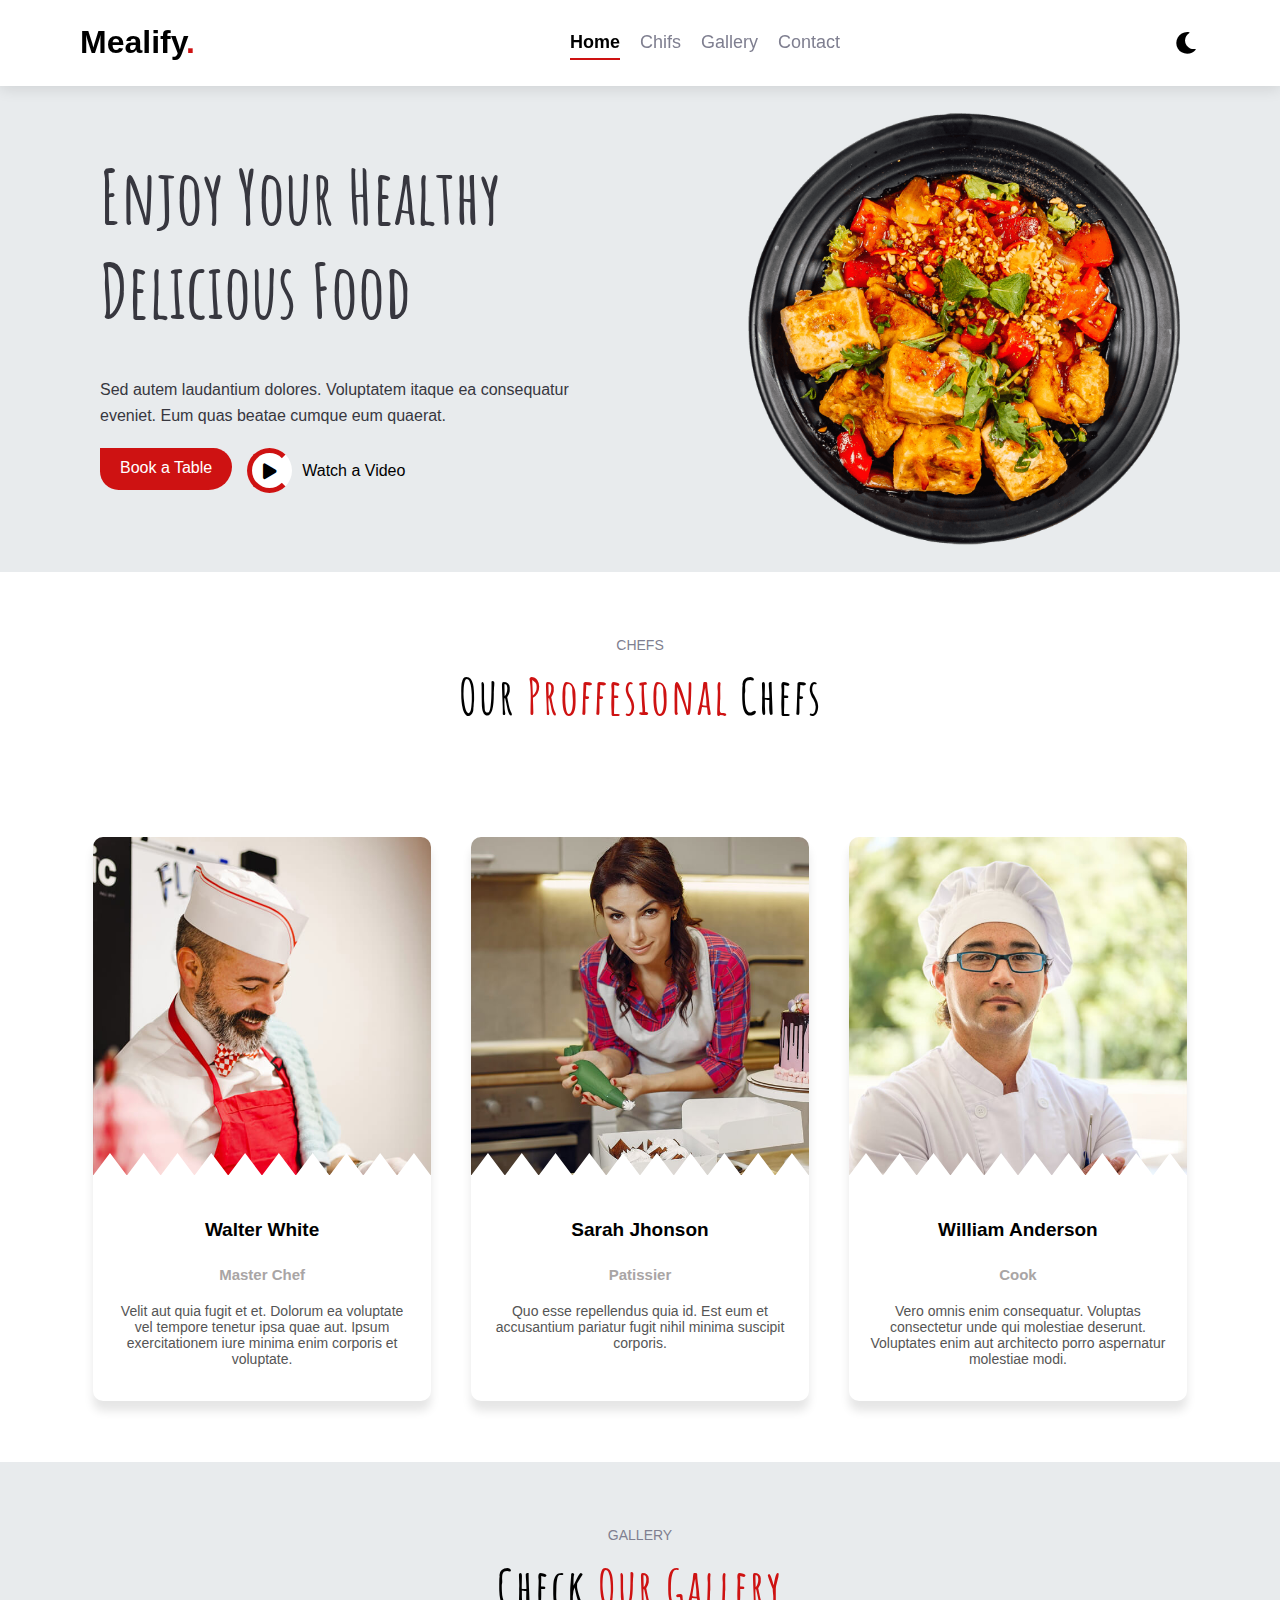
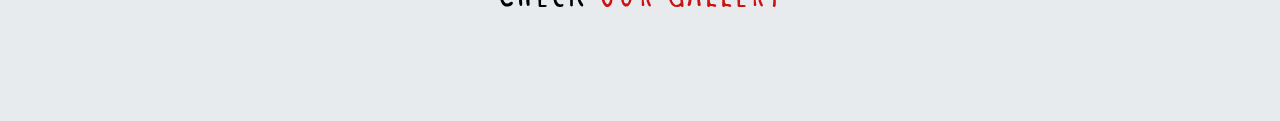
==== index.html @ d2d34a6d "make section chefs" ====
<!DOCTYPE html>
<html>
   <head>
      <meta charset="utf-8">
      <meta name="viewport" content="width=device-width, initial-scale=1">
      <title>Mealify</title>
      <link rel="stylesheet" href="https://fonts.googleapis.com/css2?family=Alegreya&display=swap">
      <link href="https://fonts.googleapis.com/css2?family=Amatic+SC:wght@400;700&display=swap" rel="stylesheet">
      <link rel="stylesheet" href="https://cdnjs.cloudflare.com/ajax/libs/font-awesome/6.0.0-beta3/css/all.min.css">
      <link rel="stylesheet" type="text/css" href="./css/index.css">
      <link rel="stylesheet" type="text/css" href="./css/media.css">
   </head>
   <body>
      <!-- /* Navbar */ -->
      <navbar>
         <div class="container">
            <h1 class="logo">Mealify</h1>
            <ul class="nav-links">
               <li>
                  <a class="home" href="#home">Home</a>
               </li>
               <li><a href="#chifs">Chifs</a></li>
               <li><a href="#gallery">Gallery</a></li>
               <li><a href="#contact">Contact</a></li>
            </ul>
            <div class="mode_dark">
               <input type="checkbox" id="mode" class="mode" hidden>
               <label for="mode" class="dark">
               <i class="fa-solid fa-moon"></i>
               </label>
               <label for="mode" class="light">
               <i class="fa-regular fa-sun"></i>
               </label>
               <a href="#" class="menu"><i class="fa-solid fa-bars"></i></a>
            </div>
         </div>
      </navbar>
      <!-- /*  HEADER */ -->
      <header class="header" id="home">
         <div class="container">
            <div class="title">
               <h2>Enjoy Your Healthy
                  Delicious Food
               </h2>
               <p>Sed autem laudantium dolores. Voluptatem itaque ea consequatur eveniet. Eum quas beatae cumque eum quaerat.</p>
               <div class="buttons">
                  <a href="#contact" class="btn Book">Book a Table</a>
                  <a href="https://youtube.com" class="video">
                     <div class="icon">
                        <i class="fa-solid fa-play"></i>
                     </div>
                     Watch a Video
                  </a>
               </div>
            </div>
            <div class="image">
               <img src="./img/food.png" alt="Fast food">
            </div>
         </div>
      </header>
      <section class="chefs" id="chefs">
         <div class="container">
            <div class="section-chefs">
               <h2>CHEFS</h2>
               <h3>Our <span>Proffesional</span> Chefs</h3>
            </div>
            <div class="cards">
               <div class="card">
                  <div class="image-container">
                    <img src="./img/chefs.jpg" alt="Walter White">
                    <svg class="zigzag" viewBox="0 0 300 20" xmlns="http://www.w3.org/2000/svg">
						    <path d="M0 20 L15 0 L30 20 L45 0 L60 20 L75 0 L90 20 L105 0 L120 20 L135 0 L150 20 L165 0 L180 20 L195 0 L210 20 L225 0 L240 20 L255 0 L270 20 L285 0 L300 20 Z" fill="#ffffff"/>
						  </svg>
                     <div class="overlay">
                        <ul>
                           <li><a href="https://twitter.com"><i class="fa-brands fa-twitter"></i></a></li>
                           <li><a href="https://facebook.com"><i class="fa-brands fa-facebook"></i></a></li>
                           <li><a href="https://instagram.com"><i class="fa-brands fa-instagram"></i></a></li>
                           <li><a href="https://linkedin.com"><i class="fa-brands fa-linkedin"></i></a></li>
                        </ul>
                     </div>
                  </div>
                  <div class="content">
                     <h3>Walter White</h3>
                     <h4>Master Chef</h4>
                     <p>Velit aut quia fugit et et. Dolorum ea voluptate vel tempore tenetur ipsa quae aut. Ipsum exercitationem iure minima enim corporis et voluptate.</p>
                  </div>
               </div>
               <div class="card">
                  <div class="image-container">
                  	<img src="./img/sara.jpg" alt="Sarah Jhonson">
                  		<svg class="zigzag" viewBox="0 0 300 20" xmlns="http://www.w3.org/2000/svg">
								    <path d="M0 20 L15 0 L30 20 L45 0 L60 20 L75 0 L90 20 L105 0 L120 20 L135 0 L150 20 L165 0 L180 20 L195 0 L210 20 L225 0 L240 20 L255 0 L270 20 L285 0 L300 20 Z" fill="#ffffff"/>
								  </svg>
                     
                     <div class="overlay">
                        <ul>
                           <li><a href="https://twitter.com"><i class="fa-brands fa-twitter"></i></a></li>
                           <li><a href="https://facebook.com"><i class="fa-brands fa-facebook"></i></a></li>
                           <li><a href="https://instagram.com"><i class="fa-brands fa-instagram"></i></a></li>
                           <li><a href="https://linkedin.com"><i class="fa-brands fa-linkedin"></i></a></li>
                        </ul>
                     </div>
                  </div>
                  <div class="content">
                     <h3>
                        Sarah Jhonson</h2>
                        <h4>
                        Patissier
                     </h3>
                     <p>Quo esse repellendus quia id. Est eum et accusantium pariatur fugit nihil minima suscipit corporis.</p>
                  </div>
               </div>
               <div class="card">
                  <div class="image-container">
                     <img src="./img/chefs2.jpg" alt="William Anderson">
                     <svg class="zigzag" viewBox="0 0 300 20" xmlns="http://www.w3.org/2000/svg">
							    <path d="M0 20 L15 0 L30 20 L45 0 L60 20 L75 0 L90 20 L105 0 L120 20 L135 0 L150 20 L165 0 L180 20 L195 0 L210 20 L225 0 L240 20 L255 0 L270 20 L285 0 L300 20 Z" fill="#ffffff"/>
							  </svg>
                     <div class="overlay">
                        <ul>
                           <li><a href="https://twitter.com"><i class="fa-brands fa-twitter"></i></a></li>
                           <li><a href="https://facebook.com"><i class="fa-brands fa-facebook"></i></a></li>
                           <li><a href="https://instagram.com"><i class="fa-brands fa-instagram"></i></a></li>
                           <li><a href="https://linkedin.com"><i class="fa-brands fa-linkedin"></i></a></li>
                        </ul>
                     </div>
                  </div>
                  <div class="content">
                     <h3>William Anderson</h3>
                     <h4>Cook</h4>
                     <p>Vero omnis enim consequatur. Voluptas consectetur unde qui molestiae deserunt. Voluptates enim aut architecto porro aspernatur molestiae modi.</p>
                  </div>
               </div>
            </div> 
         </div>
      </section>
      <section class="gallery" id="gallery">
      	<div class="container">
      		 <div class="section-chefs">
               <h2>GALLERY</h2>
               <h3>Check <span>Our Gallery</span></h3>
            </div>
      	</div>
      </section>
   </body>
</html>
---- css/index.css ----
*, *::before, *::after {
    box-sizing: border-box;
}

a, span {
    display: inline-block;
    text-decoration: none;
}

ul {
    list-style: none;
}

:root {
    --color_text: #CE1212;
    --color_nav: #7F7F90;
    --color-bg: #ffffff;   
    --color-text-dark: #ffffff; 
    --color-bg-dark: #000000;  
    --color-h2: #37373f;
    --font-primary: "Amatic SC", sans-serif;
}

body {
    margin: 0;
    padding: 0;
    font-family: Arial, sans-serif;
    overflow-x: hidden;
    scroll-behavior: smooth;
    scroll-padding-top: 85.88px;
}

/* Navbar */
navbar {
    width: 100%;
    z-index: 9999;
    position: fixed;
    box-shadow: 0px 3px 14px 0px #0000001b;
    background-color: white;
}

.container {
    display: flex;
    align-items: center;
    justify-content: space-between;
    flex-wrap: wrap;
    padding: 3px 80px;
    z-index: 999;
}

.logo::after {
    content: ".";
    color: var(--color_text);
}

.nav-links {
    display: flex;
    gap: 20px;
}

.nav-links li a {
    color: var(--color_nav);
    font-size: 18px;
    position: relative;
    text-decoration: none;
}

.nav-links li a.home {
    color: black;
    font-weight: 600;
}

.nav-links li a::before {
    content: "";
    position: absolute;
    bottom: -7px;
    left: 0;
    width: 100%;
    height: 2px;
    background-color: var(--color_text);
    transform: scaleX(0);
    transform-origin: left;
    transition: transform 300ms;
}

.nav-links li a:not(.home):hover::before {
    transform: scaleX(1);
}

.nav-links li a:hover {
    color: black;
}

.nav-links li a.home::before {
    content: "";
    position: absolute;
    bottom: -7px;
    left: 0;
    width: 100%;
    height: 2px;
    background-color: var(--color_text);
    transform: none;
}

.fa-solid, .fa-regular {
    font-size: 25px;
}

.menu {
    display: none;
    color: black;
}

.dark, .light {
    cursor: pointer;
}

.mode:checked ~ .dark {
    display: none;
}

.mode:not(:checked) ~ .light {
    display: none;
}

/* Header */
.header {
    background: #e8ebed; 
    padding: 50px 20px; 
    display: flex; 
    align-items: center;
    justify-content: space-between;
    flex-wrap: wrap;
}

.header .container {
    display: flex;
    align-items: center; 
    justify-content: space-between; 
    flex-wrap: wrap; 
    width: 100%; 
    position: relative;
    bottom: -60px;
    margin-bottom: 30px;
}

.header .title {
    max-width: 50%; 
}

.header .title h2 {
    font-size: 75px; 
    color: var(--color-h2); 
    margin: 0 0 10px 0; 
    font-family: var(--font-primary);
}

.header .title p {
    font-size: 1rem;
    color: var(--color-h2);
    line-height: 1.6;
    margin-bottom: 10px;
    margin-top: 40px;
    max-width: 500px;
}

.header .buttons {
    display: flex;
    gap: 15px; 
    margin: 20px 0; 
}

.header .btn {
    padding: 10px 20px; 
    border-radius: 5px; 
    color: #fff; 
    text-decoration: none; 
    font-size: 1rem; 
    transition: background-color 300ms; 
}

.btn.Book {
    background-color: #CE1212;
    border-radius: 0px 20px 25px 20px;
    padding: 11px 20px;
    height: 42px;
}

.btn.Book:hover {
    background-color: #e20404; 
}

.video {
    display: flex;
    align-items: center;
    color: #000;
}

.video:hover, .video:hover .icon i {
    color: #CE1212;
}

.video .icon {
    position: relative;
    display: flex;
    align-items: center;
    justify-content: center;
    width: 45px;
    height: 45px;
    border-radius: 50%;
    background-color: #fff;
    margin-right: 10px;
}

.video .icon::before {
    content: "";
    position: absolute;
    width: 100%;
    height: 100%;
    border-radius: 50%;
    border: 5px solid #CE1212; 
    border-right-color: transparent;
    left: 0;
    top: 0;
    box-sizing: border-box;
}

.video .icon i {
    font-size: 18px;
    color: #000;
}

.header .image {
    max-width: 40%; 
}

.header .image img {
    width: 100%; 
    height: auto; 
}

/* Chefs section */
.section-chefs {
    text-align: center;
    position: relative;
    margin: 50px auto;
}

.section-chefs h2 {
    font-size: 14px;
    color: #7F7F90;
    font-weight: 400;
}

.section-chefs h3 {
    font-family: var(--font-primary);
    font-size: 50px;
    margin-top: 5px;
    letter-spacing: 2px;
}

.section-chefs h3 span {
    color: var(--color_text);
}

.cards {
    display: flex;
    gap: 20px;
    justify-content: center; 
}

.content {
    padding: 20px;
    text-align: center;
}

.content h3 {
    font-size: 19px;
    line-height: 1.7;
}

.content h4 {
    font-size: 15px;
    color: #a9a5a5;
}

.content p {
    font-size: 14px;
    color: #555;
}

.card {
    width: calc(31.333% - 13px); 
    border-radius: 10px;
    overflow: hidden;
    box-shadow: 0 10px 10px rgba(0, 0, 0, 0.1);
    margin: 10px;
    position: relative;
    transition: transform 0.3s ease;
}

.card:hover {
    transform: scale(1.05);
    transition: transform 400ms;
}

.image-container img {
    width: 100%;
    height: auto;
    display: block;
}

.image-container {
    position: relative;
    overflow: hidden;
}
.image-container .zigzag {
  position: absolute;
  bottom: 0;
  left: 0;
  width: 100%;
  height: auto;
  z-index: 99;
}

.overlay {
    position: absolute;
    top: 60px;
    right: 15px;
    bottom: 0;
    width: 15%;
    background: rgb(58 57 57 / 30%);
    display: flex;
    align-items: center;
    justify-content: center;
    opacity: 0;
    transition: opacity 600ms .5s;
    height: 50%;
    border-radius: 10px;
}

.image-container:hover .overlay {
    opacity: 1;
}

.overlay ul {
    list-style: none;
    padding: 0;
    margin: 0;
    display: flex;
    flex-direction: column; 
    gap: 10px;
}

.overlay ul li a {
    color: #e0e0e8ab;
    font-size: 20px;
}

.overlay ul li a:hover {
    color: #4d4d52ab;   
}

/* Gallery */
.gallery {
    background: #e8ebed;
    position: relative;
    bottom: -48px;
}
---- css/media.css ----
@media screen and (min-width: 1200px) {
    .container {
        padding: 3px 80px;
    }

    .fa-solid, .fa-regular {
        font-size: 25px;
    }
}

@media screen and (max-width: 1199px) {
    .container {
        padding: 3px 40px;
    }

    .fa-solid, .fa-regular {
        font-size: 22px;
    }
    .nav-links {
        display: none;
    }
    .menu {
        display: block;
    }
    .mode_dark {
        display: flex;
        gap: 6px;
    }
}

@media (max-width: 990px) {
    .header .container {
        flex-direction: column; 
        align-items: center; 
    }
    
    .header .image {
        order: 1; 
        max-width: 100%; 
    }

    .header .title {
        order: 2; 
        display: flex;
        flex-direction: column;
        align-items: center;
        text-align: center;
    }
    

    .header .video .icon {
        margin-right: 0;
        margin-bottom: 10px;
    }
}
@media (max-width: 700px) {
    .header .buttons {
        display: block;
        margin: 10px auto; 
    }
    .header .btn{
    	margin-bottom: 10px;
    }
}


@media (max-width: 580px) {
    .section-chefs h3 {
        font-size: 35px;
    }
}

@media (max-width: 770px) {
  .card {
    width: calc(100% - 20px); 
  }
}
@media (max-width: 770px) {
    .cards {
        flex-wrap: wrap;
    }
    .btn.Book{
            padding: 13px 15px;
    height: 48px;

    }
}
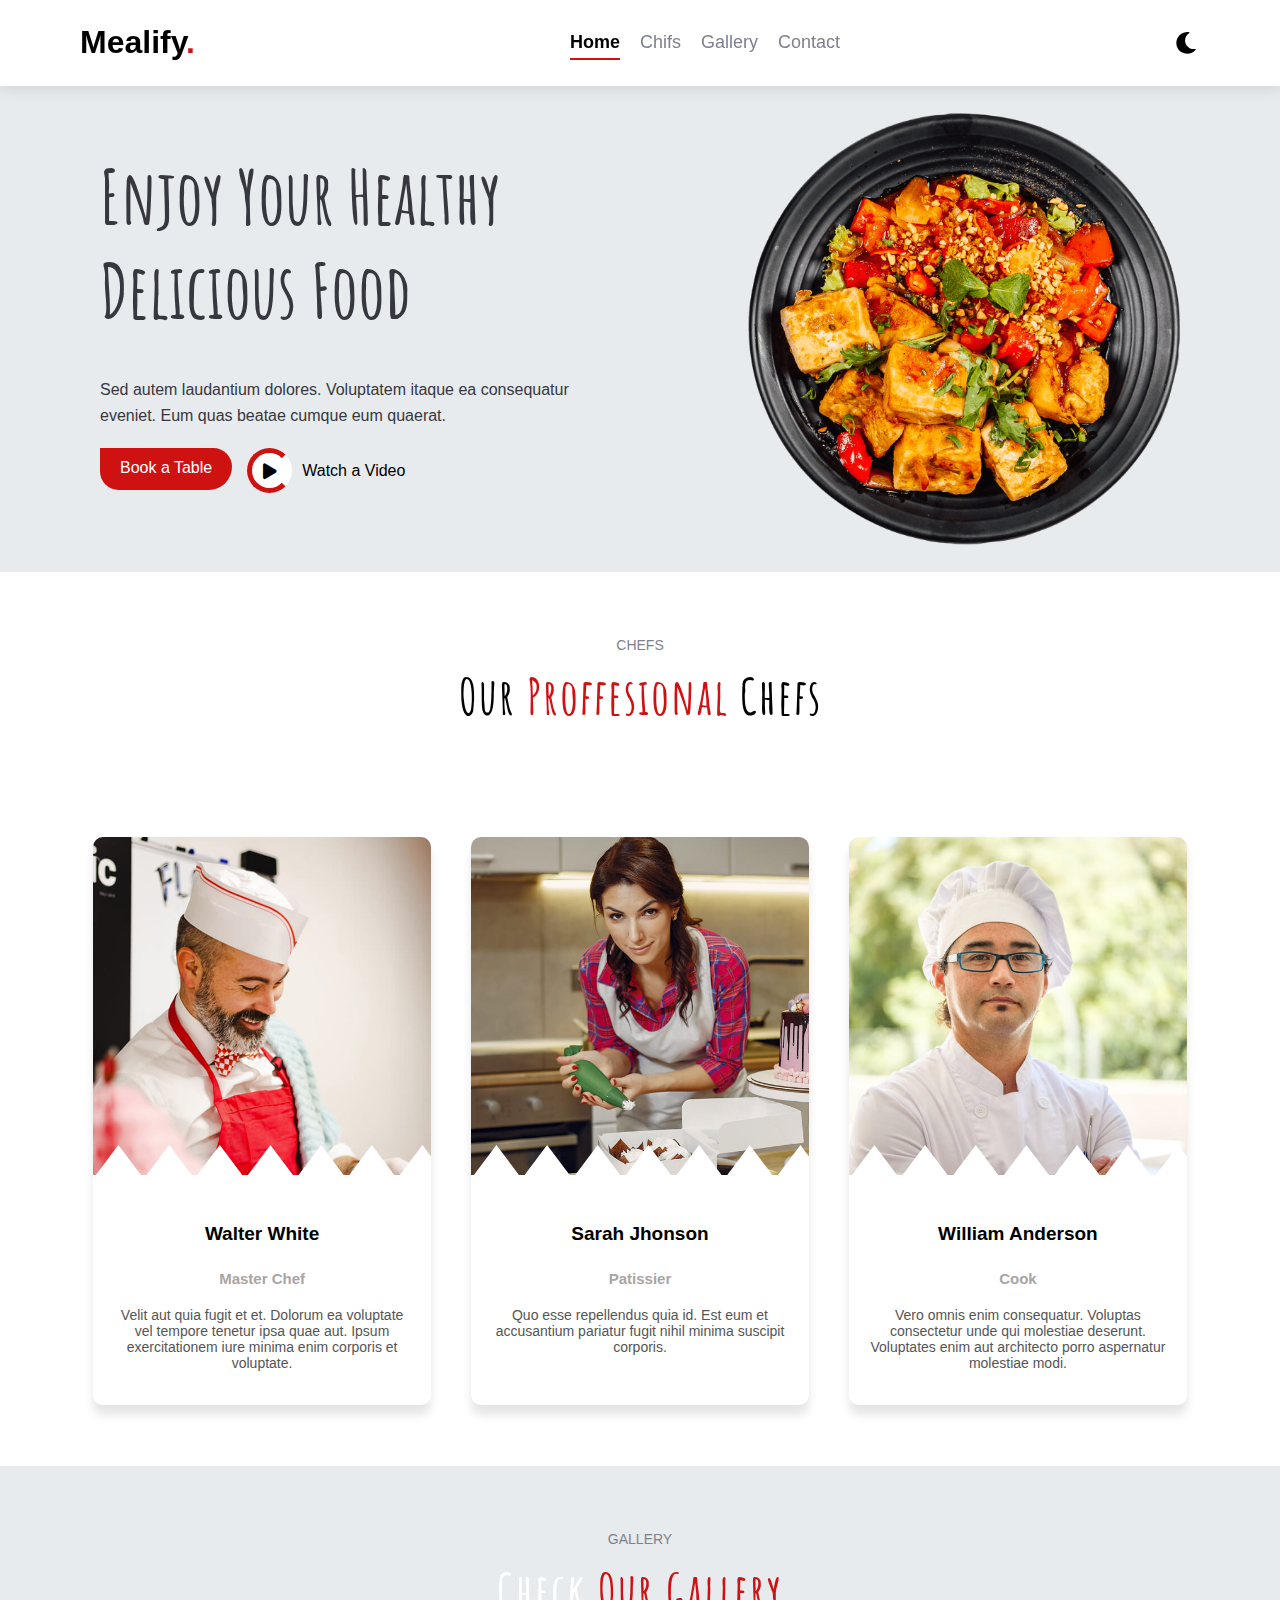
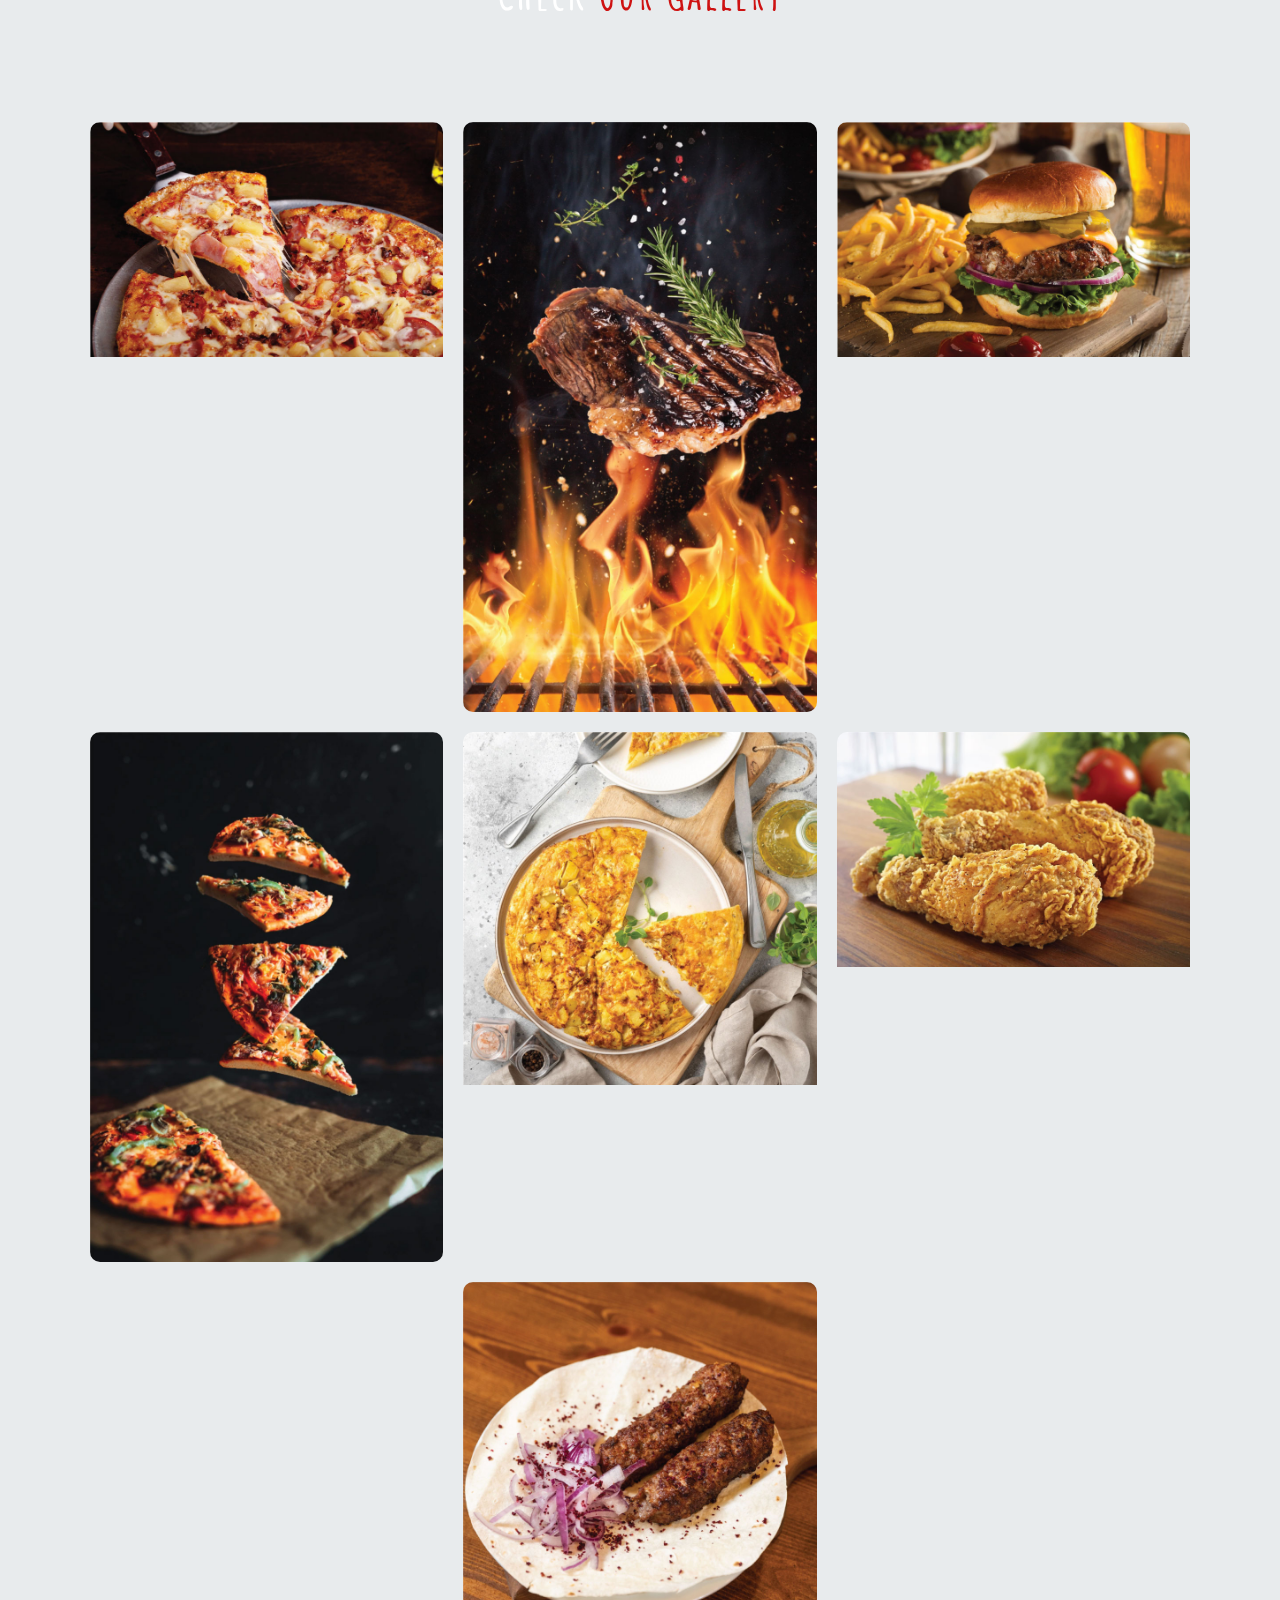
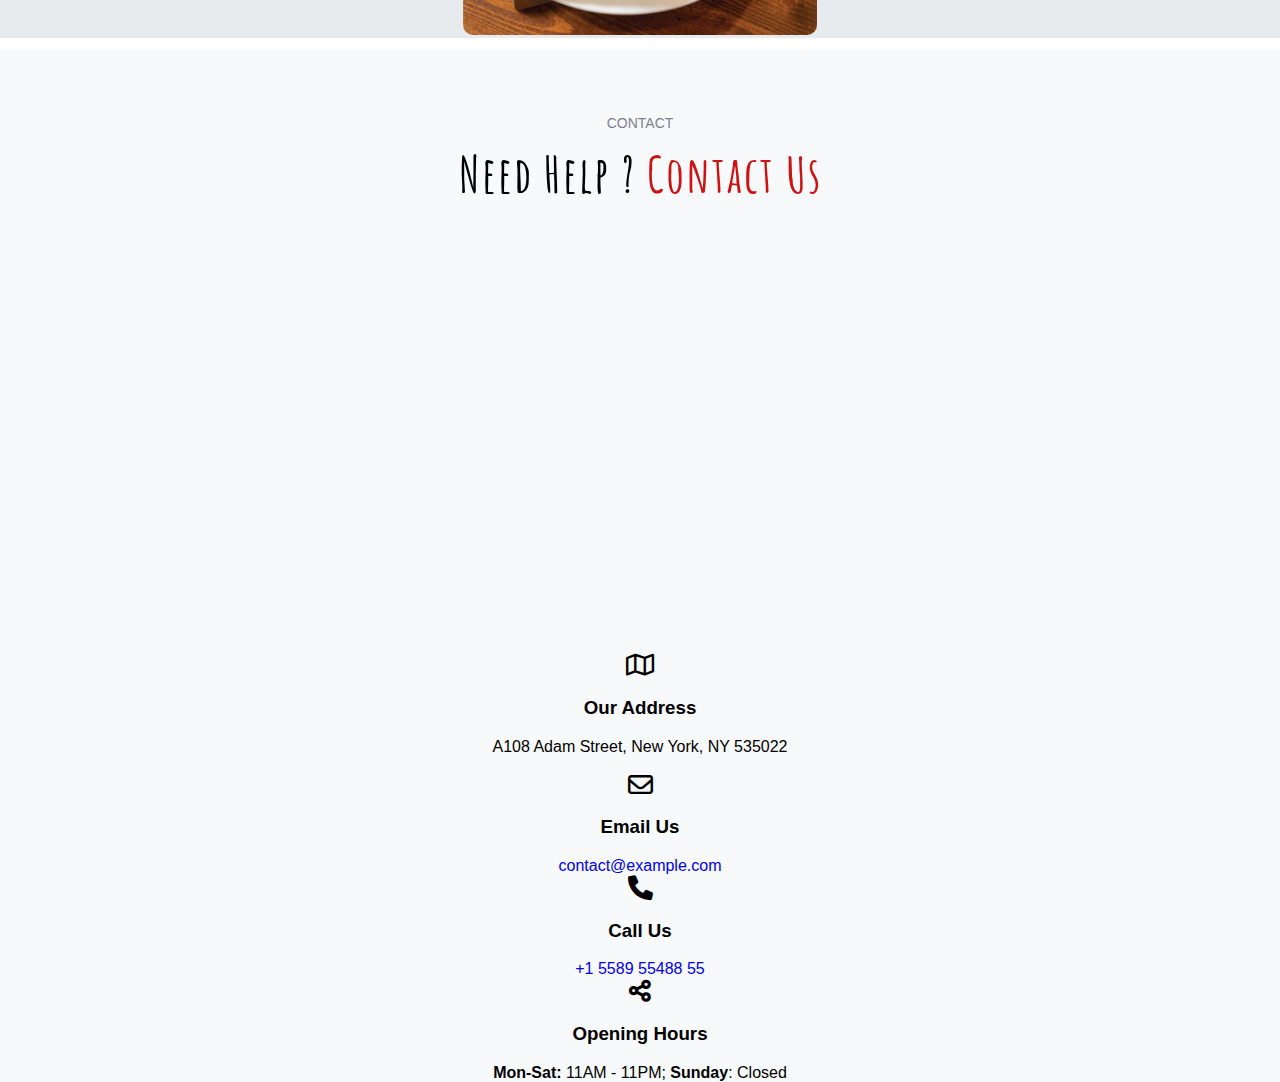
==== commit fc7b3210: "make section gallery" ====
--- a/index.html
+++ b/index.html
@@ -58,7 +58,7 @@
             </div>
          </div>
       </header>
-      <section class="chefs" id="chefs">
+      <section class="chefs" id="chifs">
          <div class="container">
             <div class="section-chefs">
                <h2>CHEFS</h2>
@@ -67,10 +67,10 @@
             <div class="cards">
                <div class="card">
                   <div class="image-container">
-                    <img src="./img/chefs.jpg" alt="Walter White">
-                    <svg class="zigzag" viewBox="0 0 300 20" xmlns="http://www.w3.org/2000/svg">
-						    <path d="M0 20 L15 0 L30 20 L45 0 L60 20 L75 0 L90 20 L105 0 L120 20 L135 0 L150 20 L165 0 L180 20 L195 0 L210 20 L225 0 L240 20 L255 0 L270 20 L285 0 L300 20 Z" fill="#ffffff"/>
-						  </svg>
+                     <img src="./img/chefs.jpg" alt="Walter White">
+                     <svg class="zigzag" viewBox="0 0 300 20" xmlns="http://www.w3.org/2000/svg">
+                        <path d="M0 20 L15 0 L30 20 L45 0 L60 20 L75 0 L90 20 L105 0 L120 20 L135 0 L150 20 L165 0 L180 20 L195 0 L210 20 L225 0 L240 20 L255 0 L270 20 L285 0 L300 20 Z" fill="#ffffff"/>
+                     </svg>
                      <div class="overlay">
                         <ul>
                            <li><a href="https://twitter.com"><i class="fa-brands fa-twitter"></i></a></li>
@@ -88,11 +88,10 @@
                </div>
                <div class="card">
                   <div class="image-container">
-                  	<img src="./img/sara.jpg" alt="Sarah Jhonson">
-                  		<svg class="zigzag" viewBox="0 0 300 20" xmlns="http://www.w3.org/2000/svg">
-								    <path d="M0 20 L15 0 L30 20 L45 0 L60 20 L75 0 L90 20 L105 0 L120 20 L135 0 L150 20 L165 0 L180 20 L195 0 L210 20 L225 0 L240 20 L255 0 L270 20 L285 0 L300 20 Z" fill="#ffffff"/>
-								  </svg>
-                     
+                     <img src="./img/sara.jpg" alt="Sarah Jhonson">
+                     <svg class="zigzag" viewBox="0 0 300 20" xmlns="http://www.w3.org/2000/svg">
+                        <path d="M0 20 L15 0 L30 20 L45 0 L60 20 L75 0 L90 20 L105 0 L120 20 L135 0 L150 20 L165 0 L180 20 L195 0 L210 20 L225 0 L240 20 L255 0 L270 20 L285 0 L300 20 Z" fill="#ffffff"/>
+                     </svg>
                      <div class="overlay">
                         <ul>
                            <li><a href="https://twitter.com"><i class="fa-brands fa-twitter"></i></a></li>
@@ -115,8 +114,8 @@
                   <div class="image-container">
                      <img src="./img/chefs2.jpg" alt="William Anderson">
                      <svg class="zigzag" viewBox="0 0 300 20" xmlns="http://www.w3.org/2000/svg">
-							    <path d="M0 20 L15 0 L30 20 L45 0 L60 20 L75 0 L90 20 L105 0 L120 20 L135 0 L150 20 L165 0 L180 20 L195 0 L210 20 L225 0 L240 20 L255 0 L270 20 L285 0 L300 20 Z" fill="#ffffff"/>
-							  </svg>
+                        <path d="M0 20 L15 0 L30 20 L45 0 L60 20 L75 0 L90 20 L105 0 L120 20 L135 0 L150 20 L165 0 L180 20 L195 0 L210 20 L225 0 L240 20 L255 0 L270 20 L285 0 L300 20 Z" fill="#ffffff"/>
+                     </svg>
                      <div class="overlay">
                         <ul>
                            <li><a href="https://twitter.com"><i class="fa-brands fa-twitter"></i></a></li>
@@ -132,16 +131,131 @@
                      <p>Vero omnis enim consequatur. Voluptas consectetur unde qui molestiae deserunt. Voluptates enim aut architecto porro aspernatur molestiae modi.</p>
                   </div>
                </div>
-            </div> 
+            </div>
          </div>
       </section>
       <section class="gallery" id="gallery">
+         <div class="container">
+            <div class="section-chefs">
+               <h2>GALLERY</h2>
+               <h3 style="color: white;">Check <span>Our Gallery</span></h3>
+            </div>
+            <div class="photos">
+               <picture class="pizza">
+                  <img src="./img/meal-1.jpg" alt="pizza with ham and pineapple">
+                  <div class="layer">
+                     <h2 class="food">Pizza</h2>
+                     <p>Hawaiian pizza with ham and pineapple</p>
+                  </div>
+               </picture>
+               <picture class="steak">
+                  <img src="./img/meal-2.jpg" alt="beef steaks flying">
+                  <div class="layer">
+                     <h2 class="food">Beef steaks</h2>
+                     <p>
+                        Tasty beef steaks flying above cast iron grate with fire flames.
+                     </p>
+                  </div>
+               </picture>
+               <picture class="burger">
+                  <img src="./img/meal-3.jpg" alt="grass fed bison hamburger with chips &amp; beer">
+                  <div class="layer">
+                     <h2 class="food">Burger</h2>
+                     <p>grass fed bison hamburger with chips &amp; beer</p>
+                  </div>
+               </picture>
+
+
+               
+               <picture class="pizza-slices">
+                  <img src="./img/meal-4.jpg" alt="pizza on black background .">
+                  <div class="layer">
+                     <h2 class="food">Levitation pizza</h2>
+                     <p>Levitation pizza on black background.</p>
+                  </div>
+               </picture>
+               
+               <picture class="omelette">
+                  <img src="./img/meal-7.jpg" alt="Frittata or potato pie in a ceramic plate on a light culinary background. Traditional Italian delicious homemade egg dish on the kitchen table. Top view">
+                  <div class="layer">
+                     <h2 class="food">Frittata</h2>
+                     <p>Frittata or potato pie in a ceramic plate</p>
+                  </div>
+               </picture>
+               <picture class="fried">
+                  <img src="./img/meal-5.jpg" alt="chicken ">
+                  <div class="layer">
+                     <h2 class="food">Crispy Fried Chicken</h2>
+                     <p>
+                        Golden brown chicken legs with a crunchy coating and juicy meat
+                     </p>
+                  </div>
+               </picture>
+               <picture class="kofta">
+                  <img src="./img/meal-6.jpg" alt=" kebab">
+                  <div class="layer">
+                     <h2 class="food">Lyulya kebab</h2>
+                     <p>
+                        Tender and juicy skewers of ground lamb or beef, flavored with
+                        aromatic spices and herbs
+                     </p>
+                  </div>
+               </picture>
+            </div>
+         </div>
+      </section>
+      <section class="contact" id="contact">
       	<div class="container">
-      		 <div class="section-chefs">
-               <h2>GALLERY</h2>
-               <h3>Check <span>Our Gallery</span></h3>
+      		<div class="section-chefs">
+               <h2>CONTACT</h2>
+               <h3>Need Help ?  <span>Contact Us
+
+					</span> </h3>
             </div>
       	</div>
+      	<iframe src="https://www.google.com/maps/embed?pb=!1m14!1m8!1m3!1d12097.445785295115!2d-74.006138!3d40.710059!3m2!1i1024!2i768!4f13.1!3m3!1m2!1s0x89c25a22a3bda30d%3A0xb89d1fe6bc499443!2sDowntown%20Conference%20Center!5e0!3m2!1sen!2sus!4v1681863129691!5m2!1sen!2sus" style="border: 0" allowfullscreen="" loading="lazy" referrerpolicy="no-referrer-when-downgrade"></iframe>
+      	<div class="details">
+    <div class="address">
+        <div class="icon">
+            <i class="fa-regular fa-map"></i>
+        </div>
+        <div class="address-content">
+            <h3>Our Address</h3>
+            <p>A108 Adam Street, New York, NY 535022</p>
+        </div>
+    </div>
+    <div class="email">
+        <div class="icon">
+            <i class="fa-regular fa-envelope"></i>
+        </div>
+        <div class="email-content">
+            <h3>Email Us</h3>
+            <a href="mailto:contact@example.com">contact@example.com</a>
+        </div>
+    </div>
+    <div class="phone">
+        <div class="icon">
+            <i class="fa-solid fa-phone"></i>
+        </div>
+        <div class="phone-content">
+            <h3>Call Us</h3>
+            <a href="tel:+1 5589 55488 55">+1 5589 55488 55</a>
+        </div>
+    </div>
+    <div class="opening-hours">
+        <div class="icon">
+            <i class="fa-solid fa-share-nodes"></i>
+        </div>
+        <div class="opening-content">
+            <h3>Opening Hours</h3>
+            <p>
+                <strong>Mon-Sat:</strong> 11AM - 11PM; <strong>Sunday</strong>:
+                Closed
+            </p>
+        </div>
+    </div>
+</div>
+
       </section>
    </body>
 </html>--- a/css/index.css
+++ b/css/index.css
@@ -28,6 +28,7 @@
     overflow-x: hidden;
     scroll-behavior: smooth;
     scroll-padding-top: 85.88px;
+
 }
 
 /* Navbar */
@@ -117,6 +118,7 @@
 
 .mode:checked ~ .dark {
     display: none;
+
 }
 
 .mode:not(:checked) ~ .light {
@@ -306,8 +308,7 @@
 
 .image-container img {
     width: 100%;
-    height: auto;
-    display: block;
+    
 }
 
 .image-container {
@@ -318,9 +319,8 @@
   position: absolute;
   bottom: 0;
   left: 0;
-  width: 100%;
+  width: 150%;
   height: auto;
-  z-index: 99;
 }
 
 .overlay {
@@ -368,5 +368,95 @@
     bottom: -48px;
 }
 
-
-
+.photos {
+    display: flex;
+    flex-wrap: wrap;
+    gap: 20px;
+    justify-content: center; 
+}
+
+.photos picture {
+    flex: 0 0 calc(33.333% - 20px); 
+    position: relative;
+    overflow: hidden;
+    border-radius: 10px; 
+}
+
+.photos img {
+    width: 100%;
+    height: auto;
+    display: block;
+    object-fit: cover; 
+}
+
+
+.layer {
+    position: absolute;
+    bottom: 0;
+    left: 0;
+    width: 100%;
+    background: rgba(0, 0, 0, 0.5);
+    color: #fff;
+    text-align: center;
+    padding: 10px;
+    opacity: 0;
+    transition: opacity 0.3s ease;
+    display: none;
+}
+
+.photos picture:hover .layer {
+    opacity: 1;
+}
+
+
+
+
+
+
+
+
+
+
+/*contact*/
+.contact{
+       position: relative;
+    bottom: -60px;
+}
+.contact .container{
+        margin-bottom: -70px;
+}
+iframe {
+    width: 100%;
+    height: 400px; 
+    margin-top: -60px;
+    max-width: 1160px;
+}
+
+
+.contact {
+    background-color: #f8f9fa; 
+    text-align: center;
+}
+
+.contact .container {
+    max-width: 1200px;
+    margin: 0 auto;
+}
+
+.information .icon{
+    position: relative;
+    display: flex;
+    align-items: center;
+    justify-content: center;
+    width: 45px;
+    height: 45px;
+    border-radius: 50%;
+    background-color: var(--color_text);
+    color: white;
+}
+.information .icon i{
+    font-size: 16px;
+}
+
+
+
--- a/css/media.css
+++ b/css/media.css
@@ -1,87 +1,75 @@
 @media screen and (min-width: 1200px) {
-    .container {
-        padding: 3px 80px;
+     .container {
+         padding: 3px 80px;
     }
-
-    .fa-solid, .fa-regular {
-        font-size: 25px;
+     .fa-solid, .fa-regular {
+         font-size: 25px;
     }
 }
-
-@media screen and (max-width: 1199px) {
-    .container {
-        padding: 3px 40px;
+ @media screen and (max-width: 1199px) {
+     .container {
+         padding: 3px 40px;
     }
-
-    .fa-solid, .fa-regular {
-        font-size: 22px;
+     .fa-solid, .fa-regular {
+         font-size: 22px;
     }
-    .nav-links {
-        display: none;
+     .nav-links {
+         display: none;
     }
-    .menu {
-        display: block;
+     .menu {
+         display: block;
     }
-    .mode_dark {
-        display: flex;
-        gap: 6px;
+     .mode_dark {
+         display: flex;
+         gap: 6px;
     }
 }
-
-@media (max-width: 990px) {
-    .header .container {
-        flex-direction: column; 
-        align-items: center; 
+ @media (max-width: 990px) {
+     .header .container {
+         flex-direction: column;
+         align-items: center;
     }
-    
-    .header .image {
-        order: 1; 
-        max-width: 100%; 
+     .header .image {
+         order: 1;
+         max-width: 100%;
     }
-
-    .header .title {
-        order: 2; 
-        display: flex;
-        flex-direction: column;
-        align-items: center;
-        text-align: center;
+     .header .title {
+         order: 2;
+         display: flex;
+         flex-direction: column;
+         align-items: center;
+         text-align: center;
     }
-    
-
-    .header .video .icon {
-        margin-right: 0;
-        margin-bottom: 10px;
+     .video{
+         width: 162px;
     }
 }
-@media (max-width: 700px) {
-    .header .buttons {
-        display: block;
-        margin: 10px auto; 
+ @media (max-width: 700px) {
+     .header .buttons {
+         display: block;
     }
-    .header .btn{
-    	margin-bottom: 10px;
+     .header .btn{
+         margin-bottom: 10px;
     }
 }
-
-
-@media (max-width: 580px) {
-    .section-chefs h3 {
-        font-size: 35px;
+ @media (max-width: 580px) {
+     .section-chefs h3 {
+         font-size: 28px;
     }
 }
-
-@media (max-width: 770px) {
-  .card {
-    width: calc(100% - 20px); 
-  }
+ @media (max-width: 770px) {
+     .card {
+         width: calc(100% - 20px);
+    }
 }
-@media (max-width: 770px) {
-    .cards {
-        flex-wrap: wrap;
+ @media (max-width: 770px) {
+     .cards {
+         flex-wrap: wrap;
     }
-    .btn.Book{
-            padding: 13px 15px;
-    height: 48px;
-
+     .btn.Book{
+         padding: 8px 5px 0px;
+         height: 38px;
+         width: 124px;
+         margin-bottom: 16px;
     }
-}+}
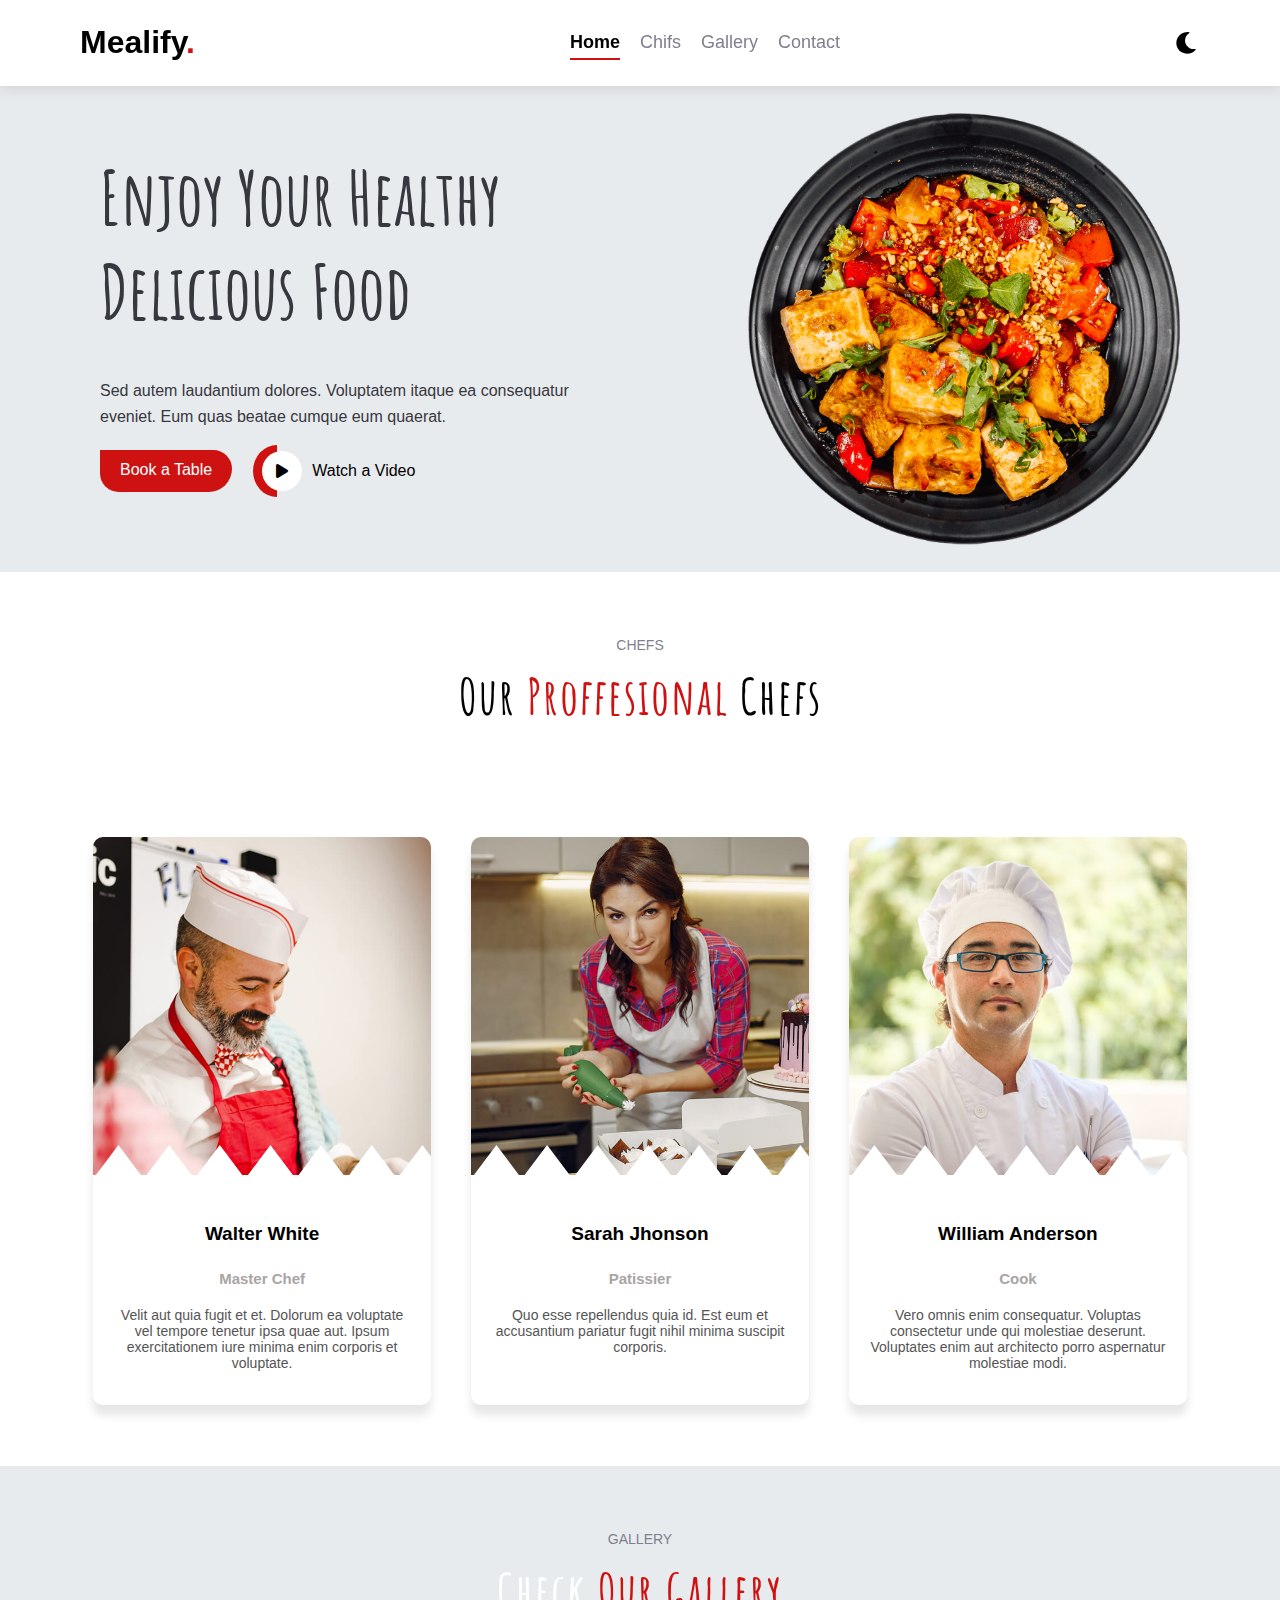
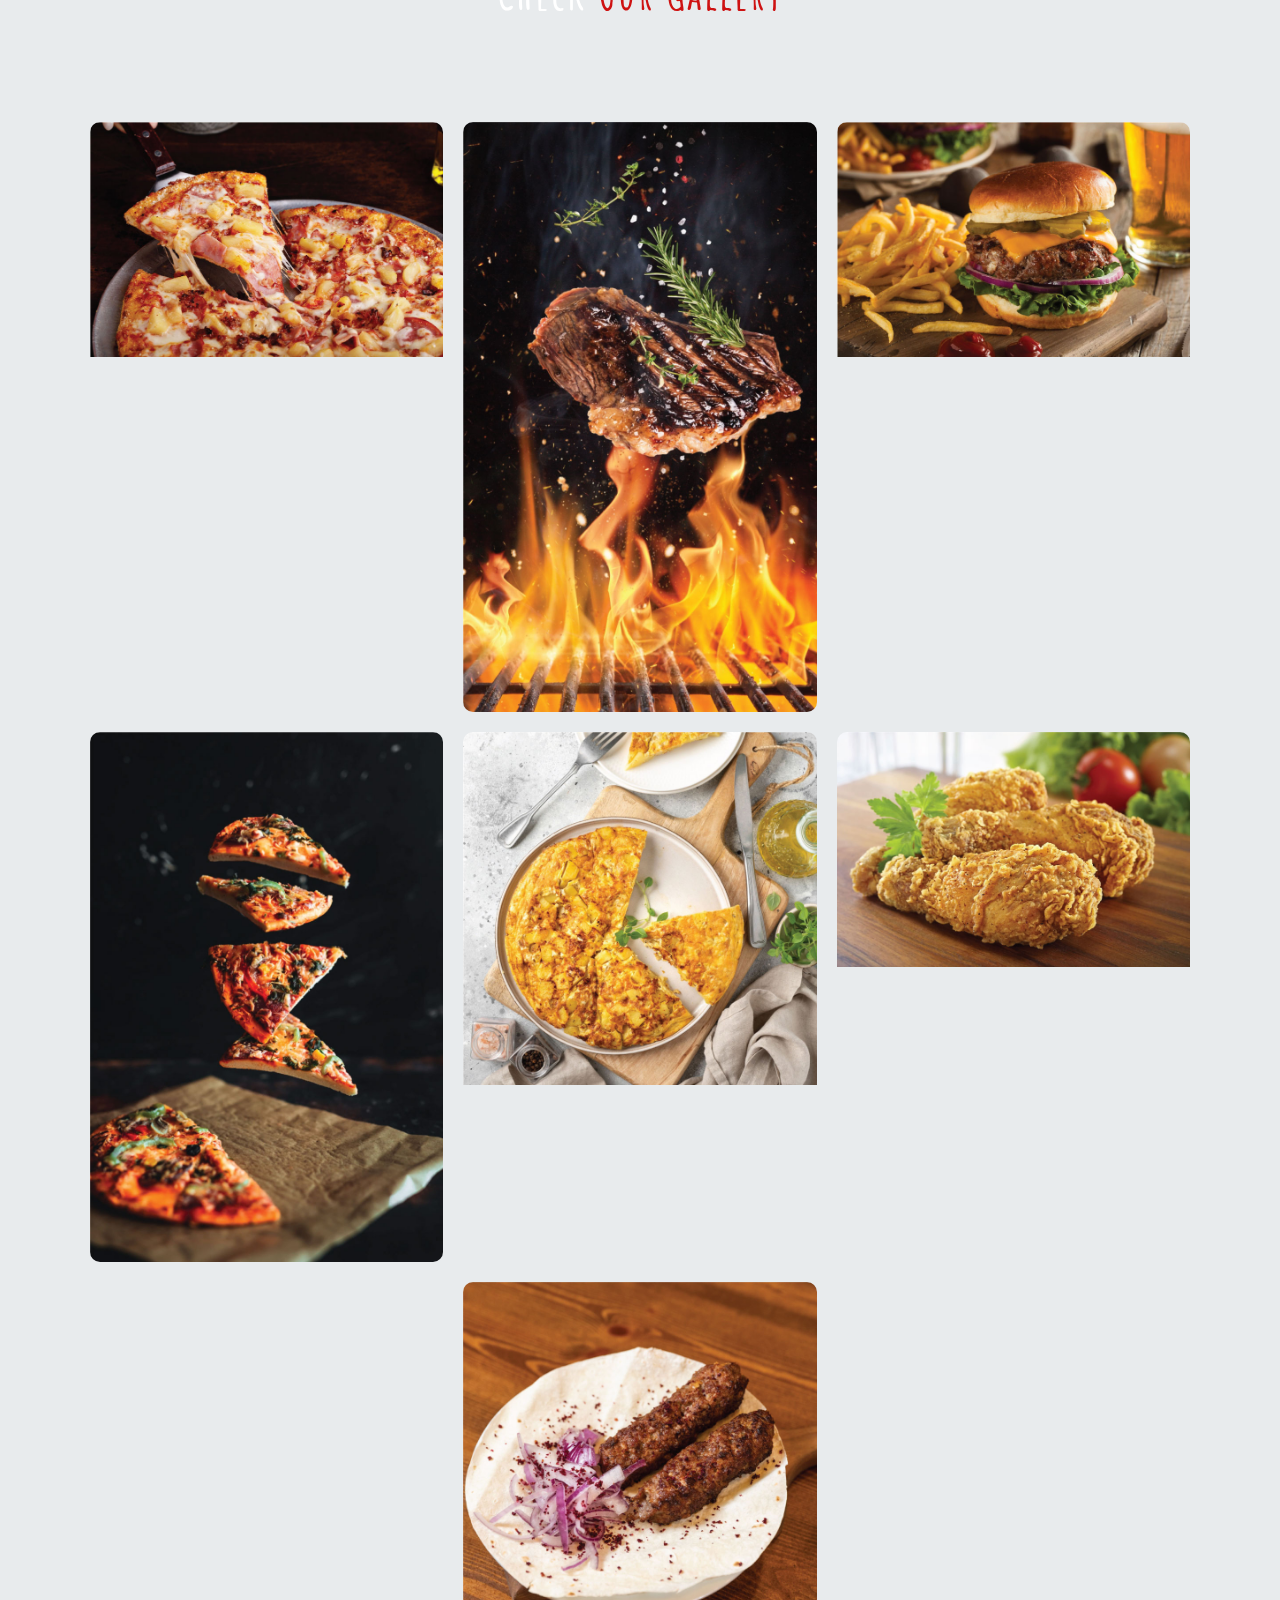
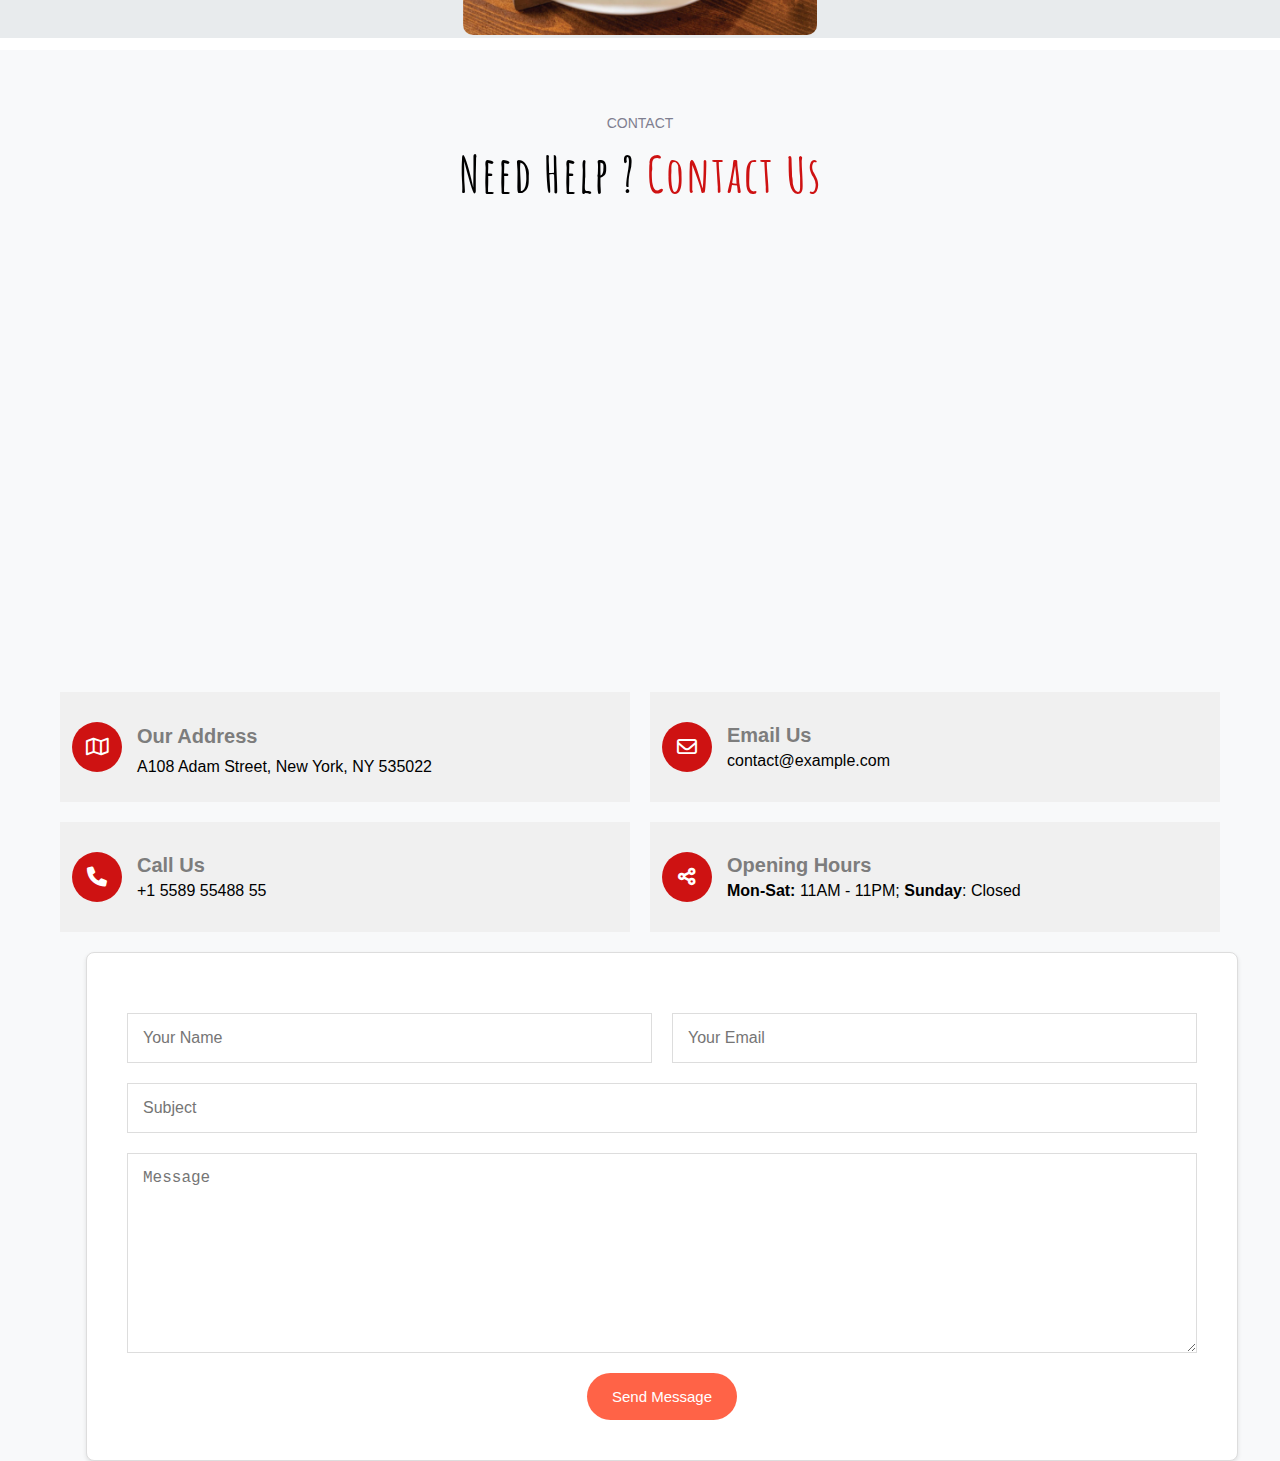
==== commit 02992170: "make form" ====
--- a/index.html
+++ b/index.html
@@ -183,7 +183,7 @@
                   </div>
                </picture>
                <picture class="fried">
-                  <img src="./img/meal-5.jpg" alt="chicken ">
+                  <img src="./img/meal-5.jpg" alt="Crispy Fried Chicken ">
                   <div class="layer">
                      <h2 class="food">Crispy Fried Chicken</h2>
                      <p>
@@ -192,7 +192,7 @@
                   </div>
                </picture>
                <picture class="kofta">
-                  <img src="./img/meal-6.jpg" alt=" kebab">
+                  <img src="./img/meal-6.jpg" alt=" Lyulya kebab">
                   <div class="layer">
                      <h2 class="food">Lyulya kebab</h2>
                      <p>
@@ -205,56 +205,66 @@
          </div>
       </section>
       <section class="contact" id="contact">
-      	<div class="container">
-      		<div class="section-chefs">
-               <h2>CONTACT</h2>
-               <h3>Need Help ?  <span>Contact Us
-
-					</span> </h3>
-            </div>
-      	</div>
-      	<iframe src="https://www.google.com/maps/embed?pb=!1m14!1m8!1m3!1d12097.445785295115!2d-74.006138!3d40.710059!3m2!1i1024!2i768!4f13.1!3m3!1m2!1s0x89c25a22a3bda30d%3A0xb89d1fe6bc499443!2sDowntown%20Conference%20Center!5e0!3m2!1sen!2sus!4v1681863129691!5m2!1sen!2sus" style="border: 0" allowfullscreen="" loading="lazy" referrerpolicy="no-referrer-when-downgrade"></iframe>
-      	<div class="details">
-    <div class="address">
-        <div class="icon">
-            <i class="fa-regular fa-map"></i>
-        </div>
-        <div class="address-content">
-            <h3>Our Address</h3>
-            <p>A108 Adam Street, New York, NY 535022</p>
-        </div>
+               	<div class="container">
+               		<div class="section-chefs">
+                        <h2>CONTACT</h2>
+                        <h3>Need Help ?  <span>Contact Us
+
+         					</span> </h3>
+                     </div>
+               	</div>
+               	<iframe src="https://www.google.com/maps/embed?pb=!1m14!1m8!1m3!1d12097.445785295115!2d-74.006138!3d40.710059!3m2!1i1024!2i768!4f13.1!3m3!1m2!1s0x89c25a22a3bda30d%3A0xb89d1fe6bc499443!2sDowntown%20Conference%20Center!5e0!3m2!1sen!2sus!4v1681863129691!5m2!1sen!2sus" style="border: 0" allowfullscreen="" loading="lazy" referrerpolicy="no-referrer-when-downgrade"></iframe>
+            	<div class="details">
+                 <div class="information">
+                     <div class="icon">
+                         <i class="fa-regular fa-map"></i>
+                     </div>
+                     <div class="content">
+                         <h3>Our Address</h3>
+                         <p>A108 Adam Street, New York, NY 535022</p>
+                     </div>
+                 </div>
+                 <div class="emails">
+                     <div class="icon">
+                         <i class="fa-regular fa-envelope"></i>
+                     </div>
+                     <div class="email">
+                         <h3>Email Us</h3>
+                         <a href="mailto:contact@example.com">contact@example.com</a>
+                     </div>
+                 </div>
+                 <div class="phone">
+                     <div class="icon">
+                         <i class="fa-solid fa-phone"></i>
+                     </div>
+                     <div class="phone-content">
+                         <h3>Call Us</h3>
+                         <a href="tel:+1 5589 55488 55">+1 5589 55488 55</a>
+                     </div>
+                 </div>
+                 <div class="hours">
+                     <div class="icon">
+                         <i class="fa-solid fa-share-nodes"></i>
+                     </div>
+                     <div class="opening">
+                         <h3>Opening Hours</h3>
+                         <p><strong>Mon-Sat:</strong> 11AM - 11PM; <strong>Sunday</strong>: Closed</p>
+                     </div>
+                 </div>
+             </div>
+
+<div class="contact-container">
+        <form class="contact-form">
+            <div class="grp">
+                <input type="text" placeholder="Your Name" name="name">
+                <input type="email" placeholder="Your Email" name="email">
+            </div>
+            <input type="text" placeholder="Subject" name="subject">
+            <textarea placeholder="Message" name="message"></textarea>
+            <button class="btn submit" type="submit">Send Message</button>
+        </form>
     </div>
-    <div class="email">
-        <div class="icon">
-            <i class="fa-regular fa-envelope"></i>
-        </div>
-        <div class="email-content">
-            <h3>Email Us</h3>
-            <a href="mailto:contact@example.com">contact@example.com</a>
-        </div>
-    </div>
-    <div class="phone">
-        <div class="icon">
-            <i class="fa-solid fa-phone"></i>
-        </div>
-        <div class="phone-content">
-            <h3>Call Us</h3>
-            <a href="tel:+1 5589 55488 55">+1 5589 55488 55</a>
-        </div>
-    </div>
-    <div class="opening-hours">
-        <div class="icon">
-            <i class="fa-solid fa-share-nodes"></i>
-        </div>
-        <div class="opening-content">
-            <h3>Opening Hours</h3>
-            <p>
-                <strong>Mon-Sat:</strong> 11AM - 11PM; <strong>Sunday</strong>:
-                Closed
-            </p>
-        </div>
-    </div>
-</div>
+
 
       </section>
    </body>
--- a/css/index.css
+++ b/css/index.css
@@ -168,7 +168,7 @@
 
 .header .buttons {
     display: flex;
-    gap: 15px; 
+    gap: 30px; 
     margin: 20px 0; 
 }
 
@@ -207,8 +207,8 @@
     display: flex;
     align-items: center;
     justify-content: center;
-    width: 45px;
-    height: 45px;
+    width: 40px;
+    height: 40px;
     border-radius: 50%;
     background-color: #fff;
     margin-right: 10px;
@@ -217,18 +217,17 @@
 .video .icon::before {
     content: "";
     position: absolute;
-    width: 100%;
-    height: 100%;
+    width: 120%;
+    height: 130%;
     border-radius: 50%;
-    border: 5px solid #CE1212; 
-    border-right-color: transparent;
-    left: 0;
-    top: 0;
-    box-sizing: border-box;
+    background-image: linear-gradient(to right, #CE1212 50%, transparent 50%);
+    top: -14%;
+    left: -22%;
+    z-index: -1;
 }
 
 .video .icon i {
-    font-size: 18px;
+    font-size: 16px;
     color: #000;
 }
 
@@ -271,7 +270,7 @@
     justify-content: center; 
 }
 
-.content {
+.cards .content {
     padding: 20px;
     text-align: center;
 }
@@ -372,7 +371,7 @@
     display: flex;
     flex-wrap: wrap;
     gap: 20px;
-    justify-content: center; 
+    justify-content: center; /
 }
 
 .photos picture {
@@ -398,10 +397,13 @@
     background: rgba(0, 0, 0, 0.5);
     color: #fff;
     text-align: center;
-    padding: 10px;
     opacity: 0;
-    transition: opacity 0.3s ease;
-    display: none;
+    transition: opacity 0.3s;
+        display: flex;
+    flex-direction: column;
+    justify-content: center;
+    align-items: center;
+    text-align: center;
 }
 
 .photos picture:hover .layer {
@@ -418,45 +420,214 @@
 
 
 /*contact*/
-.contact{
-       position: relative;
-    bottom: -60px;
-}
-.contact .container{
-        margin-bottom: -70px;
-}
-iframe {
-    width: 100%;
-    height: 400px; 
-    margin-top: -60px;
+.contact {
+            position: relative;
+            bottom: -60px;
+        }
+        .contact .container {
+            margin-bottom: -70px;
+        }
+        iframe {
+            width: 90%;
+            height: 400px; 
+            margin-top: -60px;
+            max-width: 1160px;
+        }
+
+        .contact {
+            background-color: #f8f9fa; 
+            text-align: center;
+        }
+
+        .contact .container {
+            max-width: 1200px;
+            margin: 0 auto;
+        }
+
+        .details {
+            display: flex;
+            flex-wrap: wrap;
+            gap: 20px; /* space between items */
+            padding: 20px;
+            max-width: 1200px; /* adjust based on your layout */
+            margin: 20px auto 0 auto; /* Adjusted to add space between iframe and details */
+        }
+
+        .details > div {
+    flex: 1 1 calc(45% - 20px);
+    display: flex;
+    align-items: center;
+    background-color: #f0f0f0;
+    padding: 12px;
+    height: 110px;
+}
+
+
+        .icon {
+            display: flex;
+            align-items: center;
+            justify-content: center;
+            width: 50px;
+            height: 50px;
+            background-color: var(--color_text); /* gray background */
+            border-radius: 50%;
+            margin-right: 15px;
+            flex-shrink: 0; /* prevent icon from shrinking */
+        }
+        .icon i {
+            font-size: 20px;
+            color: #fff; /* icon color */
+        }
+
+        .details h3 {
+            color: #7d7d7d;
+            font-size: 20px;
+            font-weight: 600;
+            margin: 0 0 5px 0;
+            display: flex;
+        }
+
+        .details p, .details a {
+            font-size: 16px;
+            color: black;
+            margin: 0;
+        }
+
+        @media (max-width: 768px) {
+            .details > div {
+                flex: 1 1 100%; /* full width on smaller screens */
+            }
+        }
+        /*p, a {
+            margin: 0;
+            font-size: 16px;
+        }
+        a {
+            color: #0066cc;
+            text-decoration: none;
+        }
+        a:hover {
+            text-decoration: underline;
+        }
+*/
+
+
+
+
+
+
+
+
+
+/* تنسيق الأساس */
+.contact-container {
+    background-color: #fff;
+    border: 1px solid #ddd;
+    border-radius: 8px;
+    padding: 20px;
+    box-shadow: 0 2px 4px rgba(0, 0, 0, 0.1);
+    width: 80%;
+    max-width: 1200px;
+    position: relative;
+    right: -86px;
+    width: 90%;
     max-width: 1160px;
 }
 
-
-.contact {
-    background-color: #f8f9fa; 
-    text-align: center;
-}
-
-.contact .container {
-    max-width: 1200px;
-    margin: 0 auto;
-}
-
-.information .icon{
-    position: relative;
-    display: flex;
-    align-items: center;
+.contact-form {
+    display: flex;
+            flex-wrap: wrap;
+            gap: 20px; /* space between items */
+            padding: 20px;
+            max-width: 1200px; /* adjust based on your layout */
+            margin: 20px auto 0 auto; /* Adjusted to add space between iframe and details */
+}
+
+.contact-form .grp {
+    display: flex;
+    flex-wrap: wrap;
+    width: 100%;
+    gap: 20px; /* المسافة بين الحقول */
+}
+
+.contact-form .grp input {
+    flex: 1;
+    box-sizing: border-box;
+}
+
+.contact-form input,
+.contact-form textarea {
+    width: 100%;
+    padding: 15px;
+    border: 1px solid #ddd;
+    font-size: 16px;
+}
+
+textarea {
+    height: 200px; /* تحديد الطول */
+    width: 100%; /* الحفاظ على العرض ثابت */
+    resize: vertical; /* السماح بتغيير الحجم عمودياً فقط */
+}
+
+.contact-form button {
+    width: 14%;
+    cursor: pointer;
+    background-color: #ff6347;
+    color: #fff;
+    border: none;
+    padding: 15px;
+    font-size: 15px;
+    transition: background-color 0.3s;
+    border-radius: 32px;
+    display: flex;
     justify-content: center;
-    width: 45px;
-    height: 45px;
-    border-radius: 50%;
-    background-color: var(--color_text);
-    color: white;
-}
-.information .icon i{
-    font-size: 16px;
-}
-
-
-
+    margin: 0 auto; /* توسيط الزر */
+}
+
+.contact-form button:hover {
+    background-color: #e5533d;
+}
+
+/* الإعلامات الإعلامية */
+@media (max-width: 768px) {
+    .contact-container {
+        width: 100%;
+        right: 0;
+        padding: 15px;
+    }
+
+    .contact-form button {
+        width: 36%;
+        margin-top: 10px;
+    }
+
+    .contact-form .grp {
+        flex-direction: column;
+    }
+
+    .contact-form .grp input {
+        width: 100%;
+    }
+}
+
+@media (max-width: 480px) {
+    .contact-container {
+        padding: 10px;
+    }
+
+    .contact-form input,
+    .contact-form textarea {
+        padding: 10px;
+        font-size: 14px;
+    }
+
+    .contact-form button {
+        padding: 12px;
+        font-size: 14px;
+        width: 100%;
+    }
+
+    .contact-form .grp {
+        gap: 10px;
+    }
+}
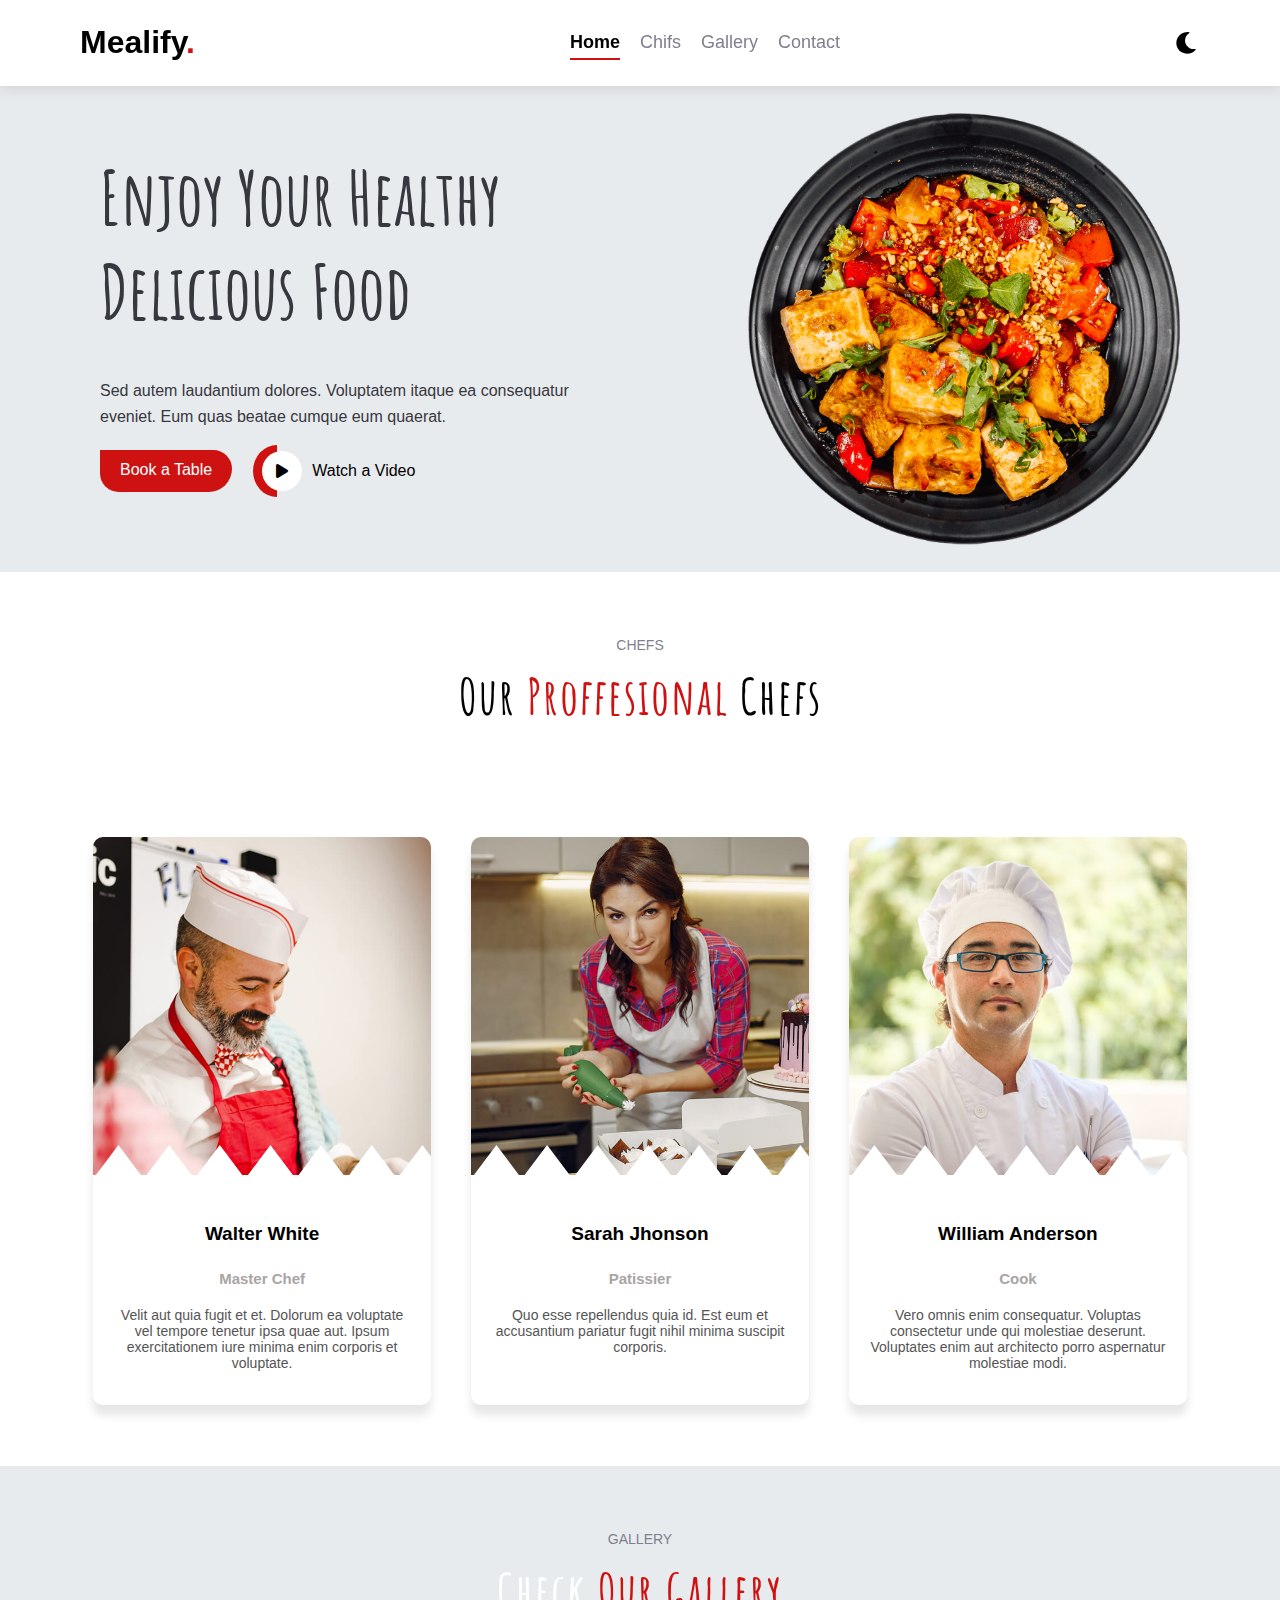
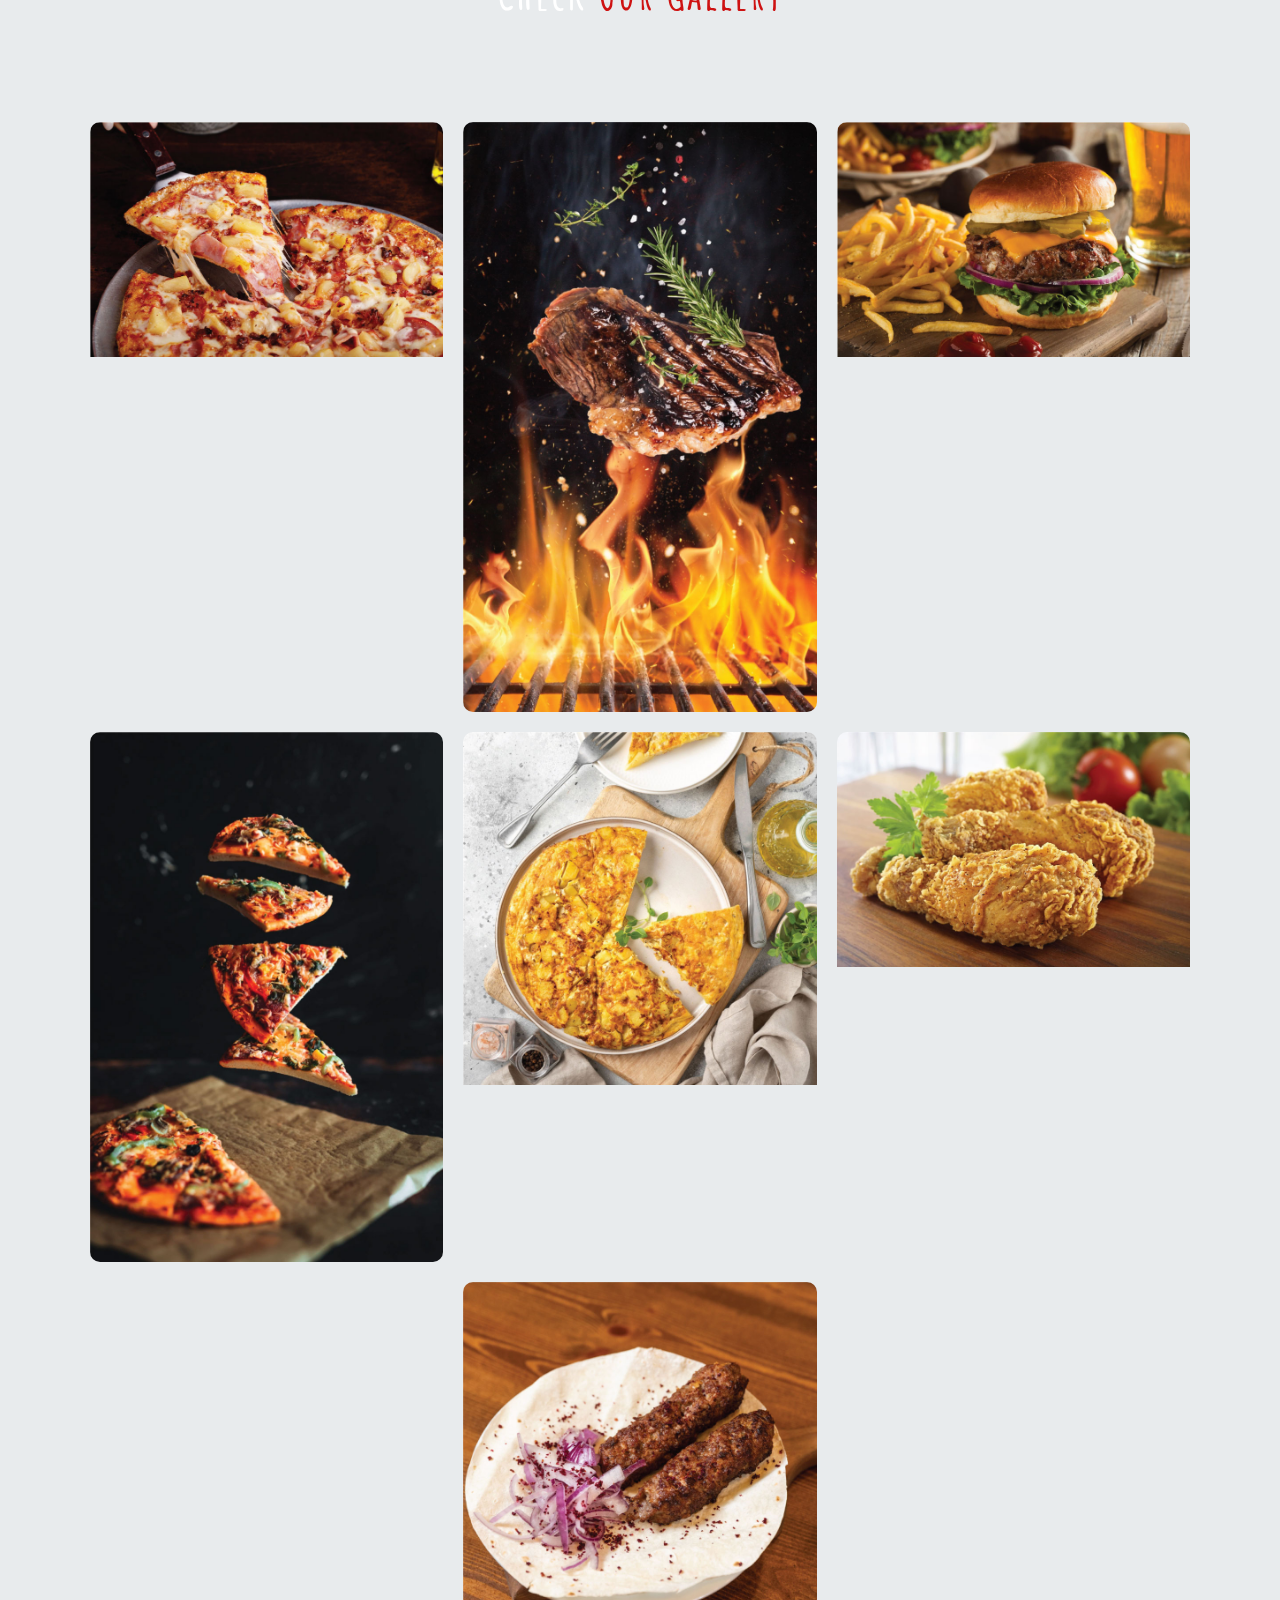
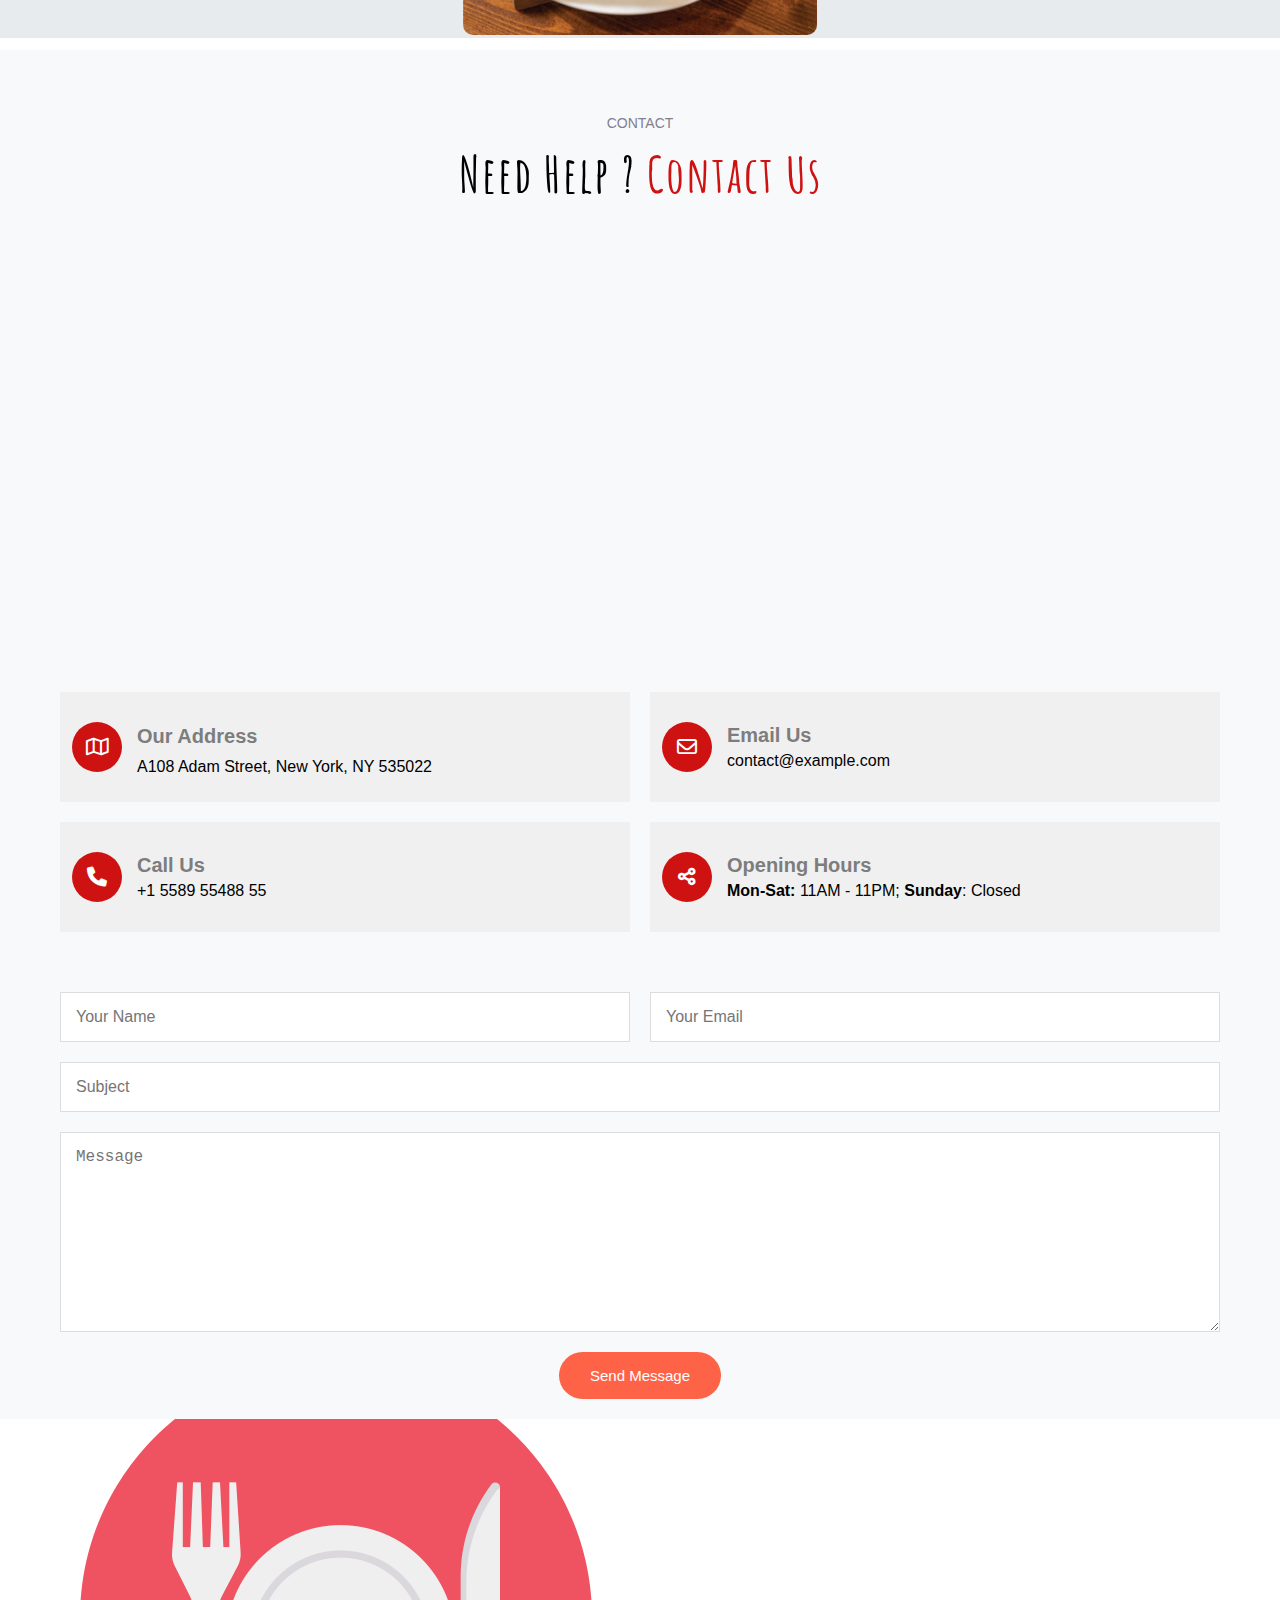
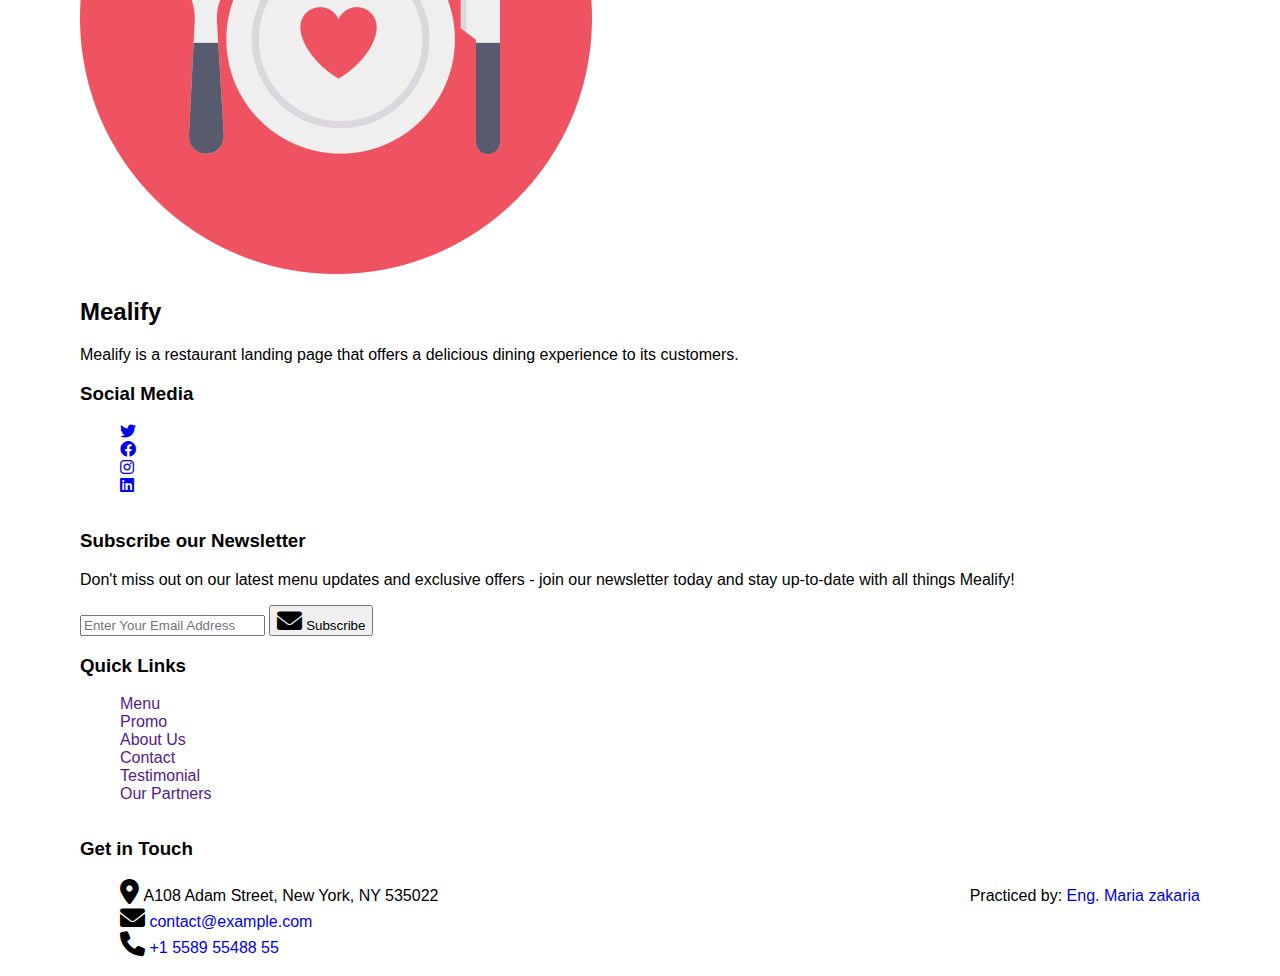
==== commit 2ff4da90: "make footer" ====
--- a/index.html
+++ b/index.html
@@ -7,6 +7,7 @@
       <link rel="stylesheet" href="https://fonts.googleapis.com/css2?family=Alegreya&display=swap">
       <link href="https://fonts.googleapis.com/css2?family=Amatic+SC:wght@400;700&display=swap" rel="stylesheet">
       <link rel="stylesheet" href="https://cdnjs.cloudflare.com/ajax/libs/font-awesome/6.0.0-beta3/css/all.min.css">
+      <link rel="shortcut icon" href="img/favicon.png" type="image/x-icon" />
       <link rel="stylesheet" type="text/css" href="./css/index.css">
       <link rel="stylesheet" type="text/css" href="./css/media.css">
    </head>
@@ -33,6 +34,7 @@
                </label>
                <a href="#" class="menu"><i class="fa-solid fa-bars"></i></a>
             </div>
+
          </div>
       </navbar>
       <!-- /*  HEADER */ -->
@@ -204,6 +206,7 @@
             </div>
          </div>
       </section>
+
       <section class="contact" id="contact">
                	<div class="container">
                		<div class="section-chefs">
@@ -253,7 +256,6 @@
                  </div>
              </div>
 
-<div class="contact-container">
         <form class="contact-form">
             <div class="grp">
                 <input type="text" placeholder="Your Name" name="name">
@@ -263,9 +265,86 @@
             <textarea placeholder="Message" name="message"></textarea>
             <button class="btn submit" type="submit">Send Message</button>
         </form>
-    </div>
 
 
       </section>
+    <footer class="footer">
+      <div class="container">
+         <div class="img-footer">
+            <img src="favicon.png" alt="logo icon">
+            <h2>Mealify</h2>
+            <p>Mealify is a restaurant landing page that offers a delicious dining experience to its customers.</p>
+            <div class="social-footer">
+               <h3>Social Media</h3>
+               <ul>
+                           <li><a href="https://twitter.com"><i class="fa-brands fa-twitter"></i></a></li>
+                           <li><a href="https://facebook.com"><i class="fa-brands fa-facebook"></i></a></li>
+                           <li><a href="https://instagram.com"><i class="fa-brands fa-instagram"></i></a></li>
+                           <li><a href="https://linkedin.com"><i class="fa-brands fa-linkedin"></i></a></li>
+                        </ul>
+
+            </div>
+         </div>
+         <div class="newsletter">
+            <h3>Subscribe our Newsletter</h3>
+            <p>Don't miss out on our latest menu updates and exclusive offers - join our newsletter today and stay up-to-date with all things Mealify!</p>
+            <div class="Subscribe">
+              <input type="email" placeholder="Enter Your Email Address">
+              <button class="btn btn-main">
+                <i class="fa-solid fa-envelope"></i> Subscribe
+              </button>
+            </div>
+             <div class="quick-links">
+            <h3>Quick Links</h3>
+            <ul>
+              <li>
+                <a href="">Menu</a>
+              </li>
+              <li>
+                <a href="">Promo</a>
+              </li>
+              <li>
+                <a href="">About Us</a>
+              </li>
+              <li>
+                <a href="">Contact</a>
+              </li>
+              <li>
+                <a href="">Testimonial</a>
+              </li>
+              <li>
+                <a href="">Our Partners</a>
+              </li>
+            </ul>
+          </div>
+      </div>
+      <div class="contact-details">
+          <h3>Get in Touch</h3>
+          <ul>
+            <li>
+              <i class="fa-solid fa-location-dot"></i>
+              <span>A108 Adam Street, New York, NY 535022 </span>
+            </li>
+            <li>
+              <i class="fa-solid fa-envelope"></i>
+              <a href="mailto:contact@example.com">contact@example.com</a>
+            </li>
+            <li>
+              <i class="fa-solid fa-phone"></i>
+              <a href="tel:+1 5589 55488 55">+1 5589 55488 55</a>
+            </li>
+          </ul>
+        </div>
+        <p class="copyright">
+        Practiced by:
+        <a href="https://github.com/mariazakria"> Eng. Maria zakaria</a>
+      </p>
+         </div>
+
+        
+
+       
+    </footer>
+
    </body>
 </html>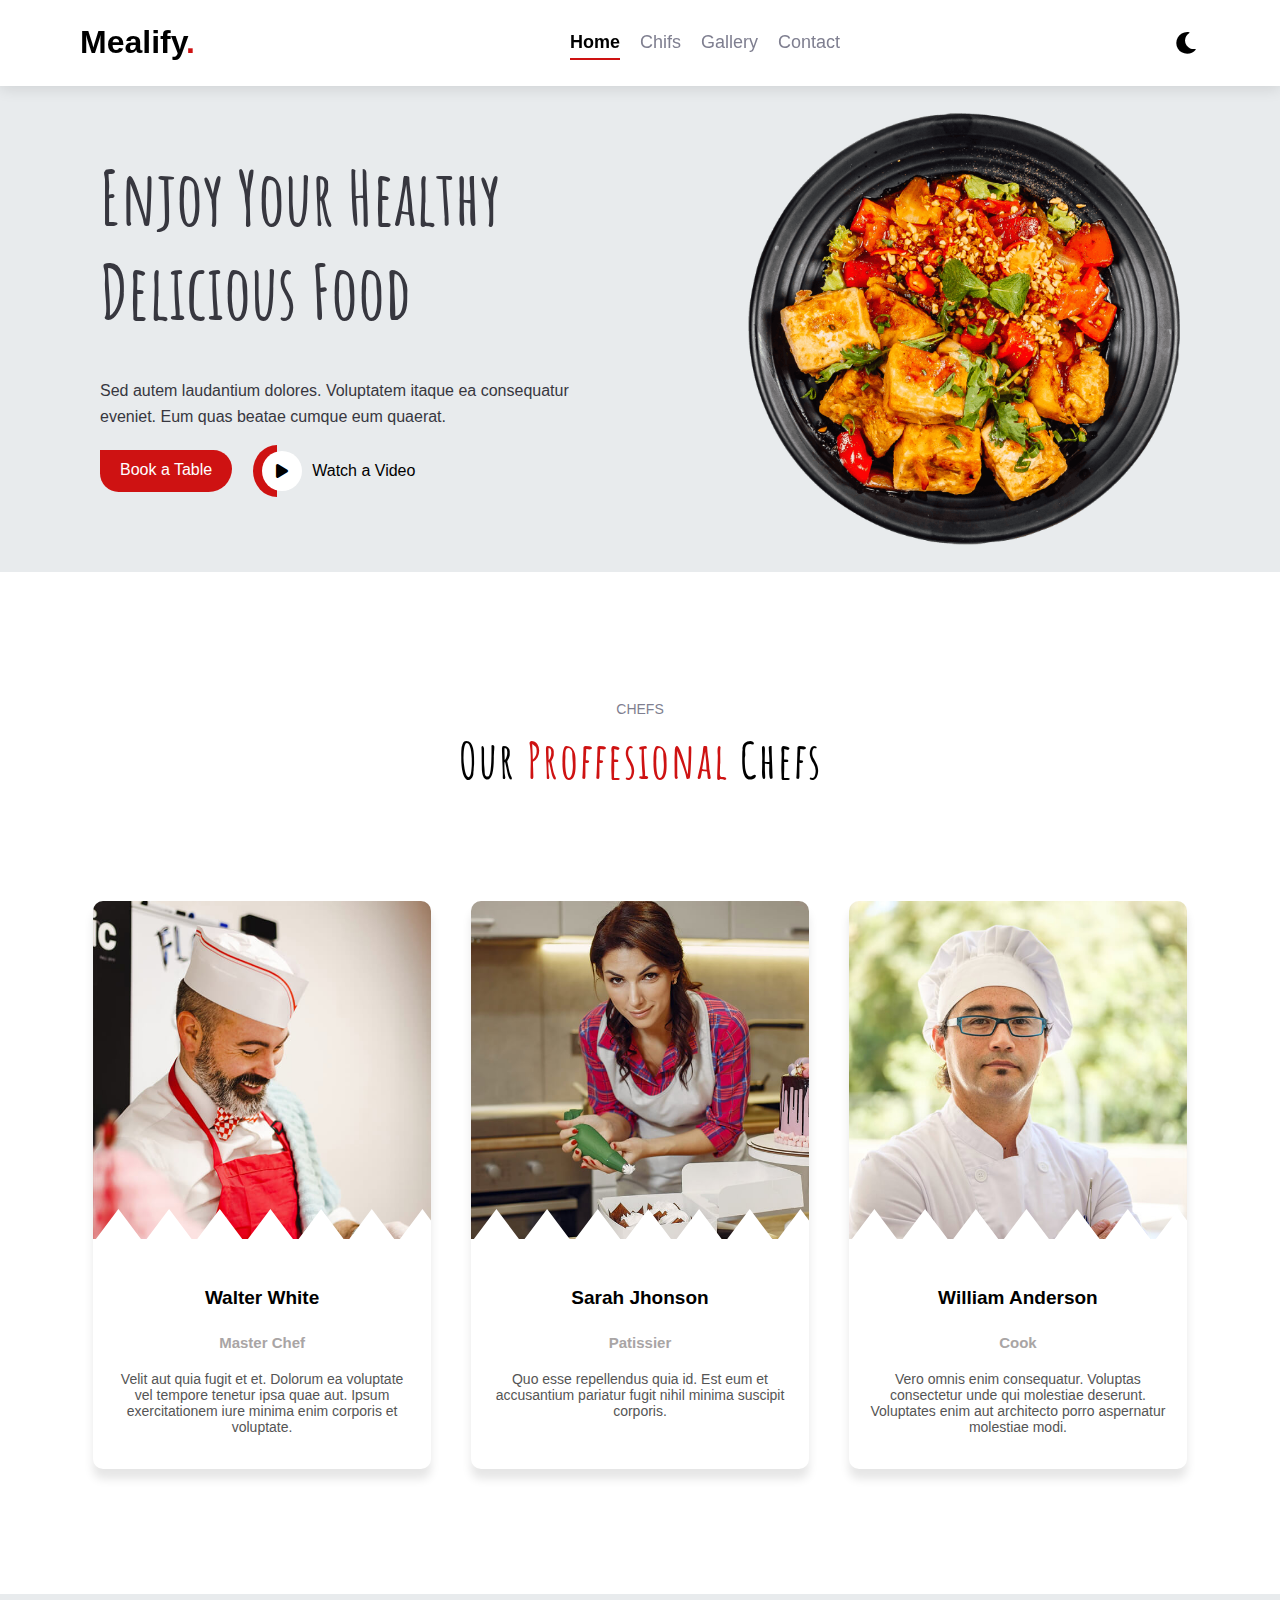
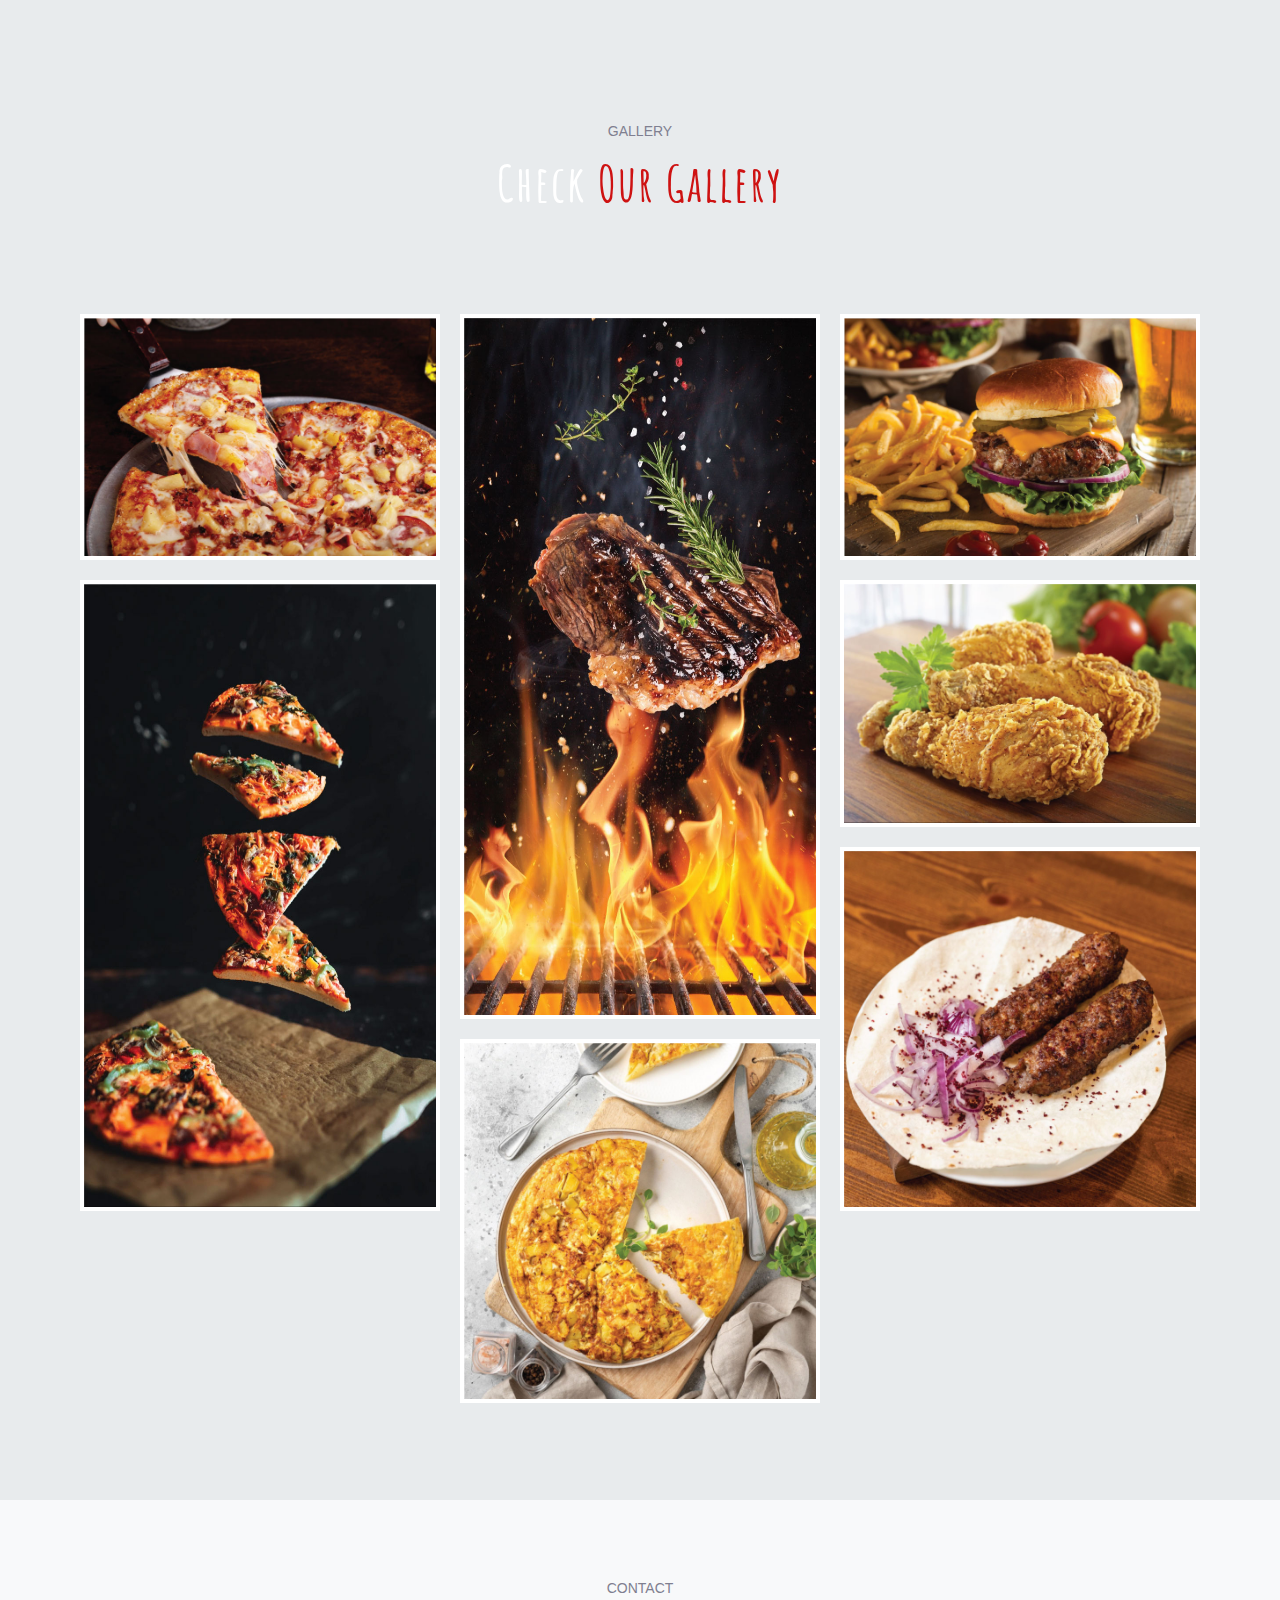
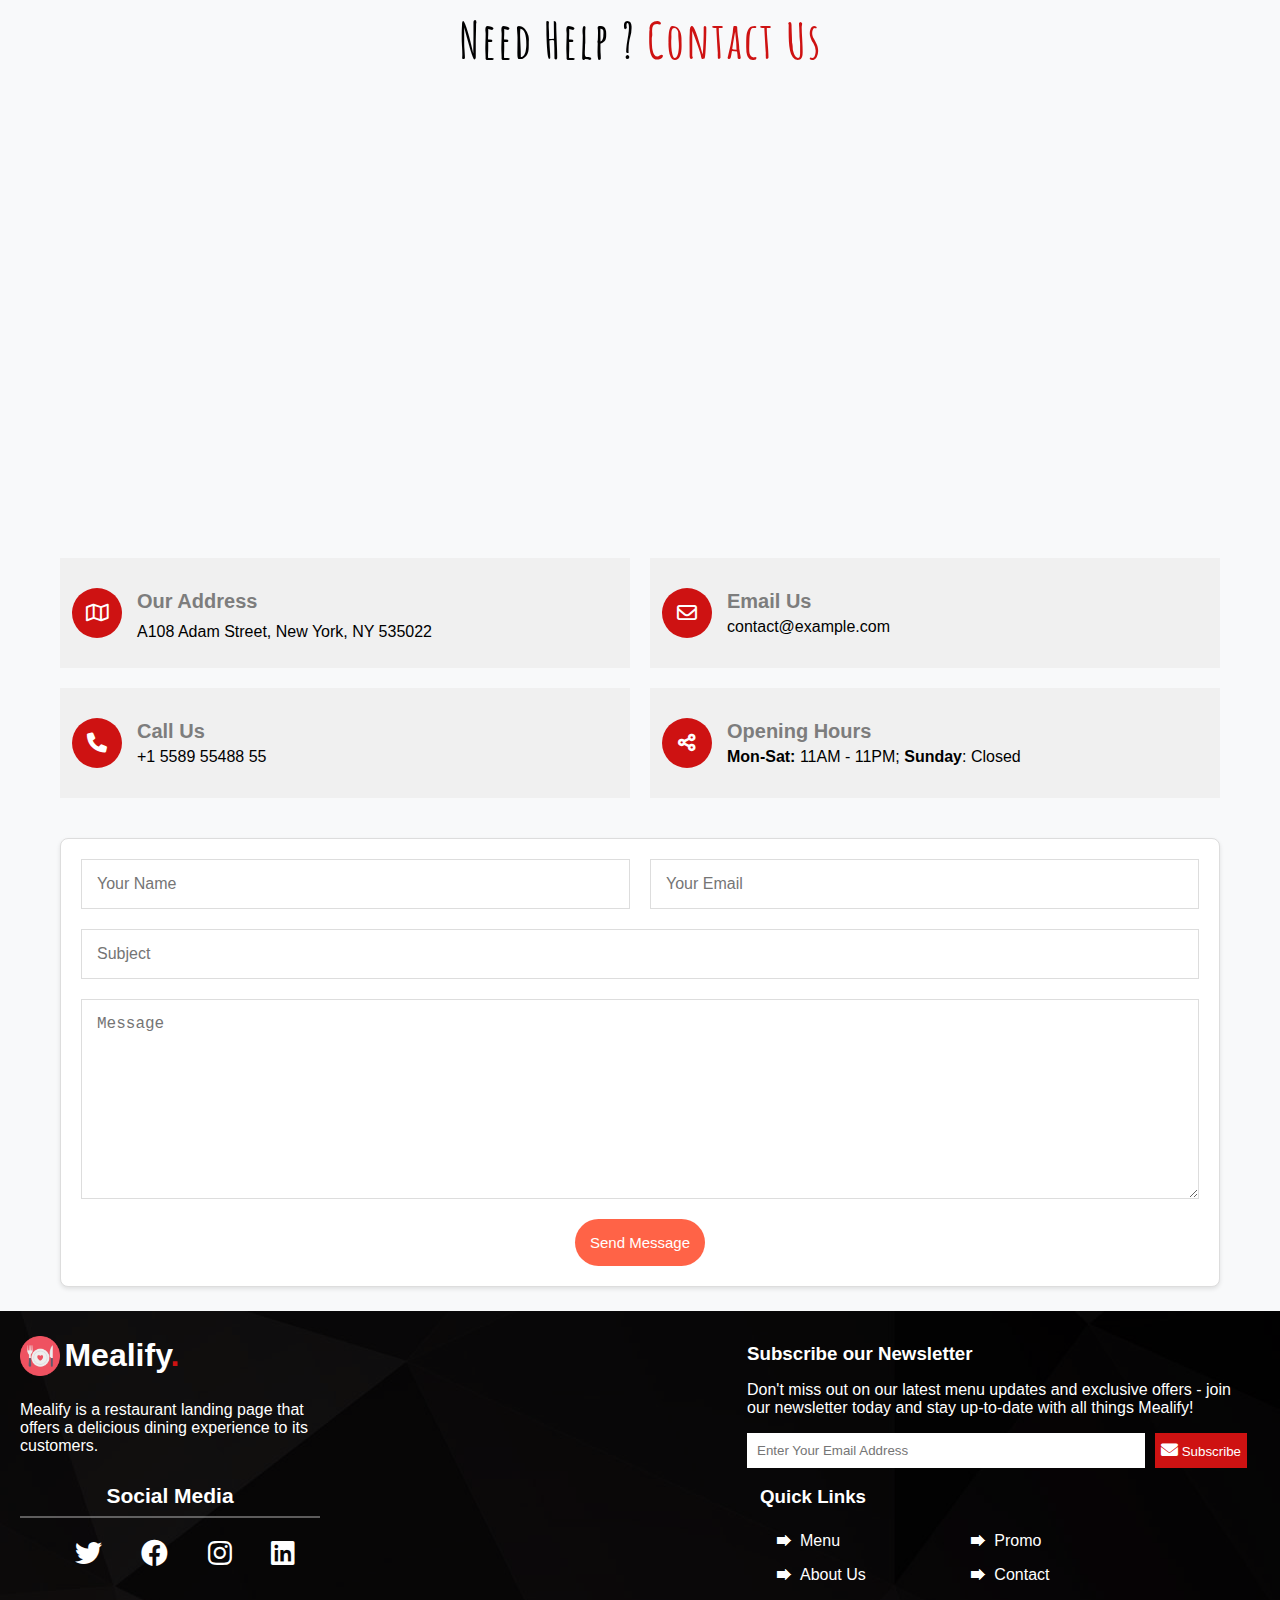
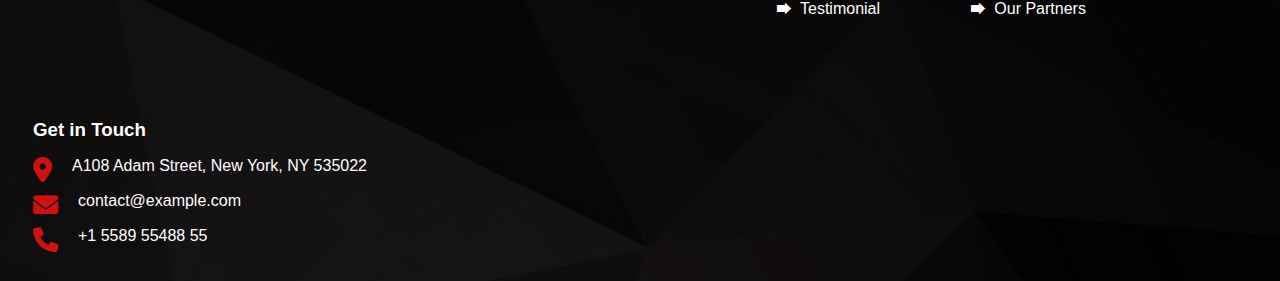
==== commit 2d440a77: "make grid" ====
--- a/index.html
+++ b/index.html
@@ -142,67 +142,60 @@
                <h2>GALLERY</h2>
                <h3 style="color: white;">Check <span>Our Gallery</span></h3>
             </div>
-            <div class="photos">
-               <picture class="pizza">
-                  <img src="./img/meal-1.jpg" alt="pizza with ham and pineapple">
-                  <div class="layer">
-                     <h2 class="food">Pizza</h2>
-                     <p>Hawaiian pizza with ham and pineapple</p>
-                  </div>
-               </picture>
-               <picture class="steak">
-                  <img src="./img/meal-2.jpg" alt="beef steaks flying">
-                  <div class="layer">
-                     <h2 class="food">Beef steaks</h2>
-                     <p>
-                        Tasty beef steaks flying above cast iron grate with fire flames.
-                     </p>
-                  </div>
-               </picture>
-               <picture class="burger">
-                  <img src="./img/meal-3.jpg" alt="grass fed bison hamburger with chips &amp; beer">
-                  <div class="layer">
-                     <h2 class="food">Burger</h2>
-                     <p>grass fed bison hamburger with chips &amp; beer</p>
-                  </div>
-               </picture>
-
-
-               
-               <picture class="pizza-slices">
-                  <img src="./img/meal-4.jpg" alt="pizza on black background .">
-                  <div class="layer">
-                     <h2 class="food">Levitation pizza</h2>
-                     <p>Levitation pizza on black background.</p>
-                  </div>
-               </picture>
-               
-               <picture class="omelette">
-                  <img src="./img/meal-7.jpg" alt="Frittata or potato pie in a ceramic plate on a light culinary background. Traditional Italian delicious homemade egg dish on the kitchen table. Top view">
-                  <div class="layer">
-                     <h2 class="food">Frittata</h2>
-                     <p>Frittata or potato pie in a ceramic plate</p>
-                  </div>
-               </picture>
-               <picture class="fried">
-                  <img src="./img/meal-5.jpg" alt="Crispy Fried Chicken ">
-                  <div class="layer">
-                     <h2 class="food">Crispy Fried Chicken</h2>
-                     <p>
-                        Golden brown chicken legs with a crunchy coating and juicy meat
-                     </p>
-                  </div>
-               </picture>
-               <picture class="kofta">
-                  <img src="./img/meal-6.jpg" alt=" Lyulya kebab">
-                  <div class="layer">
-                     <h2 class="food">Lyulya kebab</h2>
-                     <p>
-                        Tender and juicy skewers of ground lamb or beef, flavored with
-                        aromatic spices and herbs
-                     </p>
-                  </div>
-               </picture>
+            
+            <div class="gallery-photos">
+                <div class="pizza">
+                    <img src="img/meal-1.jpg" alt="pizza">
+                    <div class="layer">
+                        <h2 class="meal-name">Pizza</h2>
+                        <p class="meal-dec"> Hawaiian pi zza with ham and pineapple</p>
+                    </div>
+                </div>
+
+                <div class="steak">
+                    <img src="img/meal-2.jpg" alt="steak">
+                    <div class="layer">
+                        <h2 class="meal-name">Beef steaks</h2>
+                        <p class="meal-dec">Tasty beef steaks flying above cast iron grate with fire flames.</p>
+                    </div>
+                </div>
+                <div class="burger">
+                    <img src="img/meal-3.jpg" alt="burger">
+                    <div class="layer">
+                        <h2 class="meal-name">Burger</h2>
+                        <p class="meal-dec"> grass fed bison hamburger with chips & beer</p>
+                    </div>
+                </div>
+                <div class="pizza-slices">
+                    <img src="img/meal-4.jpg" alt="pizza-slices">
+                    <div class="layer">
+                        <h2 class="meal-name">Levitation pizza</h2>
+                        <p class="meal-dec">Levitation pizza on black background.</p>
+                    </div>
+                </div>
+                <div class="fried">
+                    <img src="img/meal-5.jpg" alt="fried">
+                    <div class="layer">
+                        <h2 class="meal-name">Crispy Fried Chicken</h2>
+                        <p class="meal-dec">Golden brown chicken legs with a crunchy coating and juicy meat</p>
+                    </div>
+                </div>
+                <div class="kofta">
+                    <img src="img/meal-6.jpg" alt="kofta">
+                    <div class="layer">
+                        <h2 class="meal-name">Lyulya kebab</h2>
+                        <p class="meal-dec">Tender and juicy skewers of ground lamb or beef, flavored with aromatic
+                            spices and herbs</p>
+                    </div>
+                </div>
+                <div class="omelette">
+                    <img src="img/meal-7.jpg" alt="omelette">
+                    <div class="layer">
+                        <h2 class="meal-name">Frittata</h2>
+                        <p class="meal-dec"> Frittata or potato pie in a ceramic plate</p>
+                    </div>
+                </div>
+
             </div>
          </div>
       </section>
@@ -335,10 +328,10 @@
             </li>
           </ul>
         </div>
-        <p class="copyright">
+        <!-- <p class="copyright">
         Practiced by:
         <a href="https://github.com/mariazakria"> Eng. Maria zakaria</a>
-      </p>
+      </p> -->
          </div>
 
         
--- a/css/index.css
+++ b/css/index.css
@@ -1,364 +1,358 @@
-*, *::before, *::after {
-    box-sizing: border-box;
-}
-
-a, span {
-    display: inline-block;
-    text-decoration: none;
-}
-
-ul {
-    list-style: none;
-}
-
-:root {
-    --color_text: #CE1212;
-    --color_nav: #7F7F90;
-    --color-bg: #ffffff;   
-    --color-text-dark: #ffffff; 
-    --color-bg-dark: #000000;  
-    --color-h2: #37373f;
-    --font-primary: "Amatic SC", sans-serif;
-}
-
-body {
-    margin: 0;
-    padding: 0;
-    font-family: Arial, sans-serif;
-    overflow-x: hidden;
-    scroll-behavior: smooth;
-    scroll-padding-top: 85.88px;
-
-}
-
+ *, *::before, *::after {
+     box-sizing: border-box;
+}
+ a, span {
+     display: inline-block;
+     text-decoration: none;
+}
+ ul {
+     list-style: none;
+}
+::-webkit-scrollbar {
+  width: 10px;
+  background-color: #fff;
+  border-left: 2px solid #eee;
+  box-shadow: 0px 0px 21px 0px #0003 inset;
+}
+::-webkit-scrollbar-thumb {
+  background-color: #000;
+  box-shadow: 0px 0px 10px 0px #eeeeee8c inset;
+  border-radius: 100vh;
+}
+ :root {
+     --color_text: #CE1212;
+     --color_nav: #7F7F90;
+     --color-bg: #ffffff;
+     --color-text-dark: #ffffff;
+     --color-bg-dark: #000000;
+     --color-h2: #37373f;
+     --font-primary: "Amatic SC", sans-serif;
+}
+ body {
+     margin: 0;
+     padding: 0;
+     font-family: Arial, sans-serif;
+     overflow-x: hidden;
+     scroll-behavior: smooth;
+     scroll-padding-top: 85.88px;
+}
 /* Navbar */
-navbar {
-    width: 100%;
-    z-index: 9999;
-    position: fixed;
-    box-shadow: 0px 3px 14px 0px #0000001b;
-    background-color: white;
-}
-
-.container {
-    display: flex;
-    align-items: center;
-    justify-content: space-between;
-    flex-wrap: wrap;
-    padding: 3px 80px;
-    z-index: 999;
-}
-
-.logo::after {
-    content: ".";
-    color: var(--color_text);
-}
-
-.nav-links {
-    display: flex;
-    gap: 20px;
-}
-
-.nav-links li a {
-    color: var(--color_nav);
-    font-size: 18px;
-    position: relative;
-    text-decoration: none;
-}
-
-.nav-links li a.home {
-    color: black;
-    font-weight: 600;
-}
-
-.nav-links li a::before {
-    content: "";
-    position: absolute;
-    bottom: -7px;
-    left: 0;
-    width: 100%;
-    height: 2px;
-    background-color: var(--color_text);
-    transform: scaleX(0);
-    transform-origin: left;
-    transition: transform 300ms;
-}
-
-.nav-links li a:not(.home):hover::before {
-    transform: scaleX(1);
-}
-
-.nav-links li a:hover {
-    color: black;
-}
-
-.nav-links li a.home::before {
-    content: "";
-    position: absolute;
-    bottom: -7px;
-    left: 0;
-    width: 100%;
-    height: 2px;
-    background-color: var(--color_text);
-    transform: none;
-}
-
-.fa-solid, .fa-regular {
-    font-size: 25px;
-}
-
-.menu {
-    display: none;
-    color: black;
-}
-
-.dark, .light {
-    cursor: pointer;
-}
-
-.mode:checked ~ .dark {
-    display: none;
-
-}
-
-.mode:not(:checked) ~ .light {
-    display: none;
-}
-
+ navbar {
+     width: 100%;
+     z-index: 9999;
+     position: fixed;
+     box-shadow: 0px 3px 14px 0px #0000001b;
+     background-color: white;
+}
+ .container {
+     display: flex;
+     align-items: center;
+     justify-content: space-between;
+     flex-wrap: wrap;
+     padding: 3px 80px;
+     z-index: 999;
+}
+ .logo::after {
+     content: ".";
+     color: var(--color_text);
+}
+ .nav-links {
+     display: flex;
+     gap: 20px;
+}
+ .nav-links li a {
+     color: var(--color_nav);
+     font-size: 18px;
+     position: relative;
+     text-decoration: none;
+}
+ .nav-links li a.home{
+     color: black;
+     font-weight: 600;
+}
+ .nav-links li a::before {
+     content: "";
+     position: absolute;
+     bottom: -7px;
+     left: 0;
+     width: 100%;
+     height: 2px;
+     background-color: var(--color_text);
+     transform: scaleX(0);
+     transform-origin: left;
+     transition: transform 300ms;
+}
+ .nav-links li a:not(.home):hover::before {
+     transform: scaleX(1);
+}
+ .nav-links li a:hover {
+     color: black;
+}
+ .nav-links li a.home::before {
+     content: "";
+     position: absolute;
+     bottom: -7px;
+     left: 0;
+     width: 100%;
+     height: 2px;
+     background-color: var(--color_text);
+     transform: none;
+}
+ .fa-solid, .fa-regular {
+     font-size: 25px;
+}
+ .menu {
+     display: none;
+     color: black;
+}
+ .dark, .light {
+     cursor: pointer;
+}
+ .mode:checked ~ .dark {
+     display: none;
+}
+ .mode:not(:checked) ~ .light {
+     display: none;
+}
 /* Header */
-.header {
-    background: #e8ebed; 
-    padding: 50px 20px; 
-    display: flex; 
-    align-items: center;
-    justify-content: space-between;
-    flex-wrap: wrap;
-}
-
-.header .container {
-    display: flex;
-    align-items: center; 
-    justify-content: space-between; 
-    flex-wrap: wrap; 
-    width: 100%; 
-    position: relative;
-    bottom: -60px;
-    margin-bottom: 30px;
-}
-
-.header .title {
-    max-width: 50%; 
-}
-
-.header .title h2 {
-    font-size: 75px; 
-    color: var(--color-h2); 
-    margin: 0 0 10px 0; 
-    font-family: var(--font-primary);
-}
-
-.header .title p {
-    font-size: 1rem;
-    color: var(--color-h2);
-    line-height: 1.6;
-    margin-bottom: 10px;
-    margin-top: 40px;
-    max-width: 500px;
-}
-
-.header .buttons {
-    display: flex;
-    gap: 30px; 
-    margin: 20px 0; 
-}
-
-.header .btn {
-    padding: 10px 20px; 
-    border-radius: 5px; 
-    color: #fff; 
-    text-decoration: none; 
-    font-size: 1rem; 
-    transition: background-color 300ms; 
-}
-
-.btn.Book {
-    background-color: #CE1212;
-    border-radius: 0px 20px 25px 20px;
-    padding: 11px 20px;
-    height: 42px;
-}
-
-.btn.Book:hover {
-    background-color: #e20404; 
-}
-
-.video {
-    display: flex;
-    align-items: center;
-    color: #000;
-}
-
-.video:hover, .video:hover .icon i {
-    color: #CE1212;
-}
-
-.video .icon {
-    position: relative;
-    display: flex;
-    align-items: center;
-    justify-content: center;
-    width: 40px;
-    height: 40px;
-    border-radius: 50%;
-    background-color: #fff;
-    margin-right: 10px;
-}
-
-.video .icon::before {
-    content: "";
-    position: absolute;
-    width: 120%;
-    height: 130%;
-    border-radius: 50%;
-    background-image: linear-gradient(to right, #CE1212 50%, transparent 50%);
-    top: -14%;
-    left: -22%;
-    z-index: -1;
-}
-
-.video .icon i {
-    font-size: 16px;
-    color: #000;
-}
-
-.header .image {
-    max-width: 40%; 
-}
-
-.header .image img {
-    width: 100%; 
-    height: auto; 
-}
-
+ .header {
+     background: #e8ebed;
+     padding: 50px 20px;
+     display: flex;
+     align-items: center;
+     justify-content: space-between;
+     flex-wrap: wrap;
+}
+ .header .container {
+     display: flex;
+     align-items: center;
+     justify-content: space-between;
+     flex-wrap: wrap;
+     width: 100%;
+     position: relative;
+     bottom: -60px;
+     margin-bottom: 30px;
+}
+ .header .title {
+     max-width: 50%;
+}
+ .header .title h2 {
+     font-size: 75px;
+     color: var(--color-h2);
+     margin: 0 0 10px 0;
+     font-family: var(--font-primary);
+}
+ .header .title p {
+     font-size: 1rem;
+     color: var(--color-h2);
+     line-height: 1.6;
+     margin-bottom: 10px;
+     margin-top: 40px;
+     max-width: 500px;
+}
+ .header .buttons {
+     display: flex;
+     gap: 30px;
+     margin: 20px 0;
+}
+ .header .btn {
+     padding: 10px 20px;
+     border-radius: 5px;
+     color: #fff;
+     text-decoration: none;
+     font-size: 1rem;
+     transition: background-color 300ms;
+}
+ .btn.Book {
+     background-color: #CE1212;
+     border-radius: 0px 20px 25px 20px;
+     padding: 11px 20px;
+     height: 42px;
+}
+ .btn.Book:hover {
+     background-color: #e20404;
+}
+ .video {
+     display: flex;
+     align-items: center;
+     color: #000;
+}
+ .video:hover, .video:hover .icon i {
+     color: #CE1212;
+}
+ .video .icon {
+     position: relative;
+     display: flex;
+     align-items: center;
+     justify-content: center;
+     width: 40px;
+     height: 40px;
+     border-radius: 50%;
+     background-color: #fff;
+     margin-right: 10px;
+}
+ .video .icon::before {
+     content: "";
+     position: absolute;
+     width: 120%;
+     height: 130%;
+     border-radius: 50%;
+     background-image: linear-gradient(to right, #CE1212 50%, transparent 50%);
+     top: -14%;
+     left: -22%;
+     z-index: -1;
+}
+ .video .icon i {
+     font-size: 16px;
+     color: #000;
+}
+ .header .image {
+     max-width: 40%;
+}
+ .header .image img {
+     width: 100%;
+     height: auto;
+}
+ .header .image img:hover {
+     animation: img 0.9s infinite;
+}
+ @keyframes img {
+     0% {
+         transform: translate(1px, 1px) rotate(0deg);
+    }
+     10% {
+         transform: translate(-1px, -2px) rotate(-1deg);
+    }
+     20% {
+         transform: translate(-3px, 0px) rotate(1deg);
+    }
+     30% {
+         transform: translate(3px, 2px) rotate(0deg);
+    }
+     40% {
+         transform: translate(1px, -1px) rotate(1deg);
+    }
+     50% {
+         transform: translate(-1px, 2px) rotate(-1deg);
+    }
+     60% {
+         transform: translate(-3px, 1px) rotate(0deg);
+    }
+     70% {
+         transform: translate(3px, 1px) rotate(-1deg);
+    }
+     80% {
+         transform: translate(-1px, -1px) rotate(1deg);
+    }
+     90% {
+         transform: translate(1px, 2px) rotate(0deg);
+    }
+     100% {
+         transform: translate(1px, -2px) rotate(-1deg);
+    }
+}
 /* Chefs section */
-.section-chefs {
-    text-align: center;
-    position: relative;
-    margin: 50px auto;
-}
-
-.section-chefs h2 {
-    font-size: 14px;
-    color: #7F7F90;
-    font-weight: 400;
-}
-
-.section-chefs h3 {
-    font-family: var(--font-primary);
-    font-size: 50px;
-    margin-top: 5px;
-    letter-spacing: 2px;
-}
-
-.section-chefs h3 span {
-    color: var(--color_text);
-}
-
-.cards {
-    display: flex;
-    gap: 20px;
-    justify-content: center; 
-}
-
-.cards .content {
-    padding: 20px;
-    text-align: center;
-}
-
-.content h3 {
-    font-size: 19px;
-    line-height: 1.7;
-}
-
-.content h4 {
-    font-size: 15px;
-    color: #a9a5a5;
-}
-
-.content p {
-    font-size: 14px;
-    color: #555;
-}
-
-.card {
-    width: calc(31.333% - 13px); 
-    border-radius: 10px;
-    overflow: hidden;
-    box-shadow: 0 10px 10px rgba(0, 0, 0, 0.1);
-    margin: 10px;
-    position: relative;
-    transition: transform 0.3s ease;
-}
-
-.card:hover {
-    transform: scale(1.05);
-    transition: transform 400ms;
-}
-
-.image-container img {
-    width: 100%;
-    
-}
-
-.image-container {
-    position: relative;
-    overflow: hidden;
-}
-.image-container .zigzag {
-  position: absolute;
-  bottom: 0;
-  left: 0;
-  width: 150%;
-  height: auto;
-}
-
-.overlay {
-    position: absolute;
-    top: 60px;
-    right: 15px;
-    bottom: 0;
-    width: 15%;
-    background: rgb(58 57 57 / 30%);
-    display: flex;
-    align-items: center;
-    justify-content: center;
-    opacity: 0;
-    transition: opacity 600ms .5s;
-    height: 50%;
-    border-radius: 10px;
-}
-
-.image-container:hover .overlay {
-    opacity: 1;
-}
-
-.overlay ul {
-    list-style: none;
-    padding: 0;
-    margin: 0;
-    display: flex;
-    flex-direction: column; 
-    gap: 10px;
-}
-
-.overlay ul li a {
-    color: #e0e0e8ab;
-    font-size: 20px;
-}
-
-.overlay ul li a:hover {
-    color: #4d4d52ab;   
-}
+ .section-chefs {
+     text-align: center;
+     position: relative;
+     margin: 50px auto;
+}
+ .section-chefs h2 {
+     font-size: 14px;
+     color: #7F7F90;
+     font-weight: 400;
+}
+ .section-chefs h3 {
+     font-family: var(--font-primary);
+     font-size: 50px;
+     margin-top: 5px;
+     letter-spacing: 2px;
+}
+ .section-chefs h3 span {
+     color: var(--color_text);
+}
+ .cards {
+     display: flex;
+     gap: 20px;
+     justify-content: center;
+}
+ .cards .content {
+     padding: 20px;
+     text-align: center;
+}
+ .content h3 {
+     font-size: 19px;
+     line-height: 1.7;
+}
+ .content h4 {
+     font-size: 15px;
+     color: #a9a5a5;
+}
+ .content p {
+     font-size: 14px;
+     color: #555;
+}
+ .card {
+     width: calc(31.333% - 13px);
+     border-radius: 10px;
+     overflow: hidden;
+     box-shadow: 0 10px 10px rgba(0, 0, 0, 0.1);
+     margin: 10px;
+     position: relative;
+     transition: transform 0.3s ease;
+}
+ .card:hover {
+     transform: scale(1.05);
+     transition: transform 400ms;
+}
+ .image-container img {
+     width: 100%;
+}
+ .image-container {
+     position: relative;
+     overflow: hidden;
+}
+ .image-container .zigzag {
+     position: absolute;
+     bottom: 0;
+     left: 0;
+     width: 150%;
+     height: auto;
+}
+ .overlay {
+     position: absolute;
+     top: 60px;
+     right: 15px;
+     bottom: 0;
+     width: 15%;
+     background: rgb(58 57 57 / 30%);
+     display: flex;
+     align-items: center;
+     justify-content: center;
+     opacity: 0;
+     transition: opacity 600ms .5s;
+     height: 50%;
+     border-radius: 10px;
+}
+ .image-container:hover .overlay {
+     opacity: 1;
+}
+ .overlay ul {
+     list-style: none;
+     padding: 0;
+     margin: 0;
+     display: flex;
+     flex-direction: column;
+     gap: 10px;
+}
+ .overlay ul li a {
+     color: #e0e0e8ab;
+     font-size: 20px;
+}
+ .overlay ul li a:hover {
+     color: #4d4d52ab;
+}
+
 
 /* Gallery */
 .gallery {
@@ -367,267 +361,487 @@
     bottom: -48px;
 }
 
-.photos {
+.gallery-photos {
+    margin-bottom: 30px !important;
+    display: grid;
+    grid-template-columns: repeat(3, 1fr);
+    grid-template-rows: repeat(5, auto);
+    grid-template-areas:
+        "pizza steak burger"
+        "slice-pizza steak fried"
+        "slice-pizza steak kofta"
+        "slice-pizza omelette kofta"
+        ". omelette .";
+    gap: 20px;
+}
+
+@media (max-width: 770px) {
+    .gallery-photos {
+        display: block; 
+    }
+
+    .gallery-photos > div {
+        margin-bottom: 20px; 
+    }
+}
+
+.gallery-photos > div {
+    border: 4px solid #fff;
+    position: relative;
+    overflow: hidden;
+}
+
+.gallery-photos > div img {
+    width: 100%;
+    height: 100%;
+    transition: transform 0.5s ease;
+}
+
+.gallery-photos > div .layer {
+    background-color: rgba(0, 0, 0, .5);
+    width: 100%;
+    height: 100%;
+    text-align: center;
+    padding: 15px;
     display: flex;
     flex-wrap: wrap;
-    gap: 20px;
-    justify-content: center; /
-}
-
-.photos picture {
-    flex: 0 0 calc(33.333% - 20px); 
-    position: relative;
-    overflow: hidden;
-    border-radius: 10px; 
-}
-
-.photos img {
-    width: 100%;
-    height: auto;
-    display: block;
-    object-fit: cover; 
-}
-
-
-.layer {
-    position: absolute;
-    bottom: 0;
-    left: 0;
-    width: 100%;
-    background: rgba(0, 0, 0, 0.5);
-    color: #fff;
-    text-align: center;
-    opacity: 0;
-    transition: opacity 0.3s;
-        display: flex;
-    flex-direction: column;
     justify-content: center;
     align-items: center;
+    align-content: center;
+    position: absolute;
+    bottom: 0; 
+    transform: translateY(100%); 
+    transition: transform 0.5s ease;
+}
+
+.gallery-photos > div:hover .layer {
+    transform: translateY(0); 
+}
+
+
+.gallery-photos > div .layer > * {
+    width: 100%;
+}
+
+.gallery-photos > div .layer .meal-name {
+    font-size: 24px;
+    color: white;
+    margin-bottom: 5px;
+}
+
+.gallery-photos > div .layer .meal-dec {
+    color: white;
+    font-size: 16px;
+}
+
+.pizza {
+    grid-area: pizza;
+}
+
+.steak {
+    grid-area: steak;
+}
+
+.burger {
+    grid-area: burger;
+}
+
+.pizza-slices {
+    grid-area: slice-pizza;
+}
+
+.fried {
+    grid-area: fried;
+}
+
+.kofta {
+    grid-area: kofta;
+}
+
+.omelette {
+    grid-area: omelette;
+}
+
+/*end gallery*/
+
+
+
+
+
+/*contact*/
+ .contact, .gallery, .chefs {
+         padding: 4rem 0;
+}
+ .contact .container {
+     margin-bottom: -70px;
+}
+ iframe {
+     width: 90%;
+     height: 400px;
+     margin-top: -60px;
+     max-width: 1160px;
+}
+ .contact {
+     background-color: #f8f9fa;
+     text-align: center;
+}
+ .contact .container {
+     max-width: 1200px;
+     margin: 0 auto;
+}
+ .details {
+     display: flex;
+     flex-wrap: wrap;
+     gap: 20px;
+    /* space between items */
+     padding: 20px;
+     max-width: 1200px;
+    /* adjust based on your layout */
+     margin: 20px auto 0 auto;
+    /* Adjusted to add space between iframe and details */
+}
+ .details > div {
+     flex: 1 1 calc(45% - 20px);
+     display: flex;
+     align-items: center;
+     background-color: #f0f0f0;
+     padding: 12px;
+     height: 110px;
+}
+ .icon {
+     display: flex;
+     align-items: center;
+     justify-content: center;
+     width: 50px;
+     height: 50px;
+     background-color: var(--color_text);
+    /* gray background */
+     border-radius: 50%;
+     margin-right: 15px;
+     flex-shrink: 0;
+    /* prevent icon from shrinking */
+}
+ .icon i {
+     font-size: 20px;
+     color: #fff;
+    /* icon color */
+}
+ .details h3 {
+     color: #7d7d7d;
+     font-size: 20px;
+     font-weight: 600;
+     margin: 0 0 5px 0;
+     display: flex;
+}
+ .details p, .details a {
+     font-size: 16px;
+     color: black;
+     margin: 0;
+}
+ @media (max-width: 768px) {
+     .details > div {
+         flex: 1 1 100%;
+        /* full width on smaller screens */
+    }
+}
+/*p, a {
+     margin: 0;
+     font-size: 16px;
+}
+ a {
+     color: #0066cc;
+     text-decoration: none;
+}
+ a:hover {
+     text-decoration: underline;
+}
+ */
+/* تنسيق الأساس */
+/*.contact-container {
+     background-color: #fff;
+     border: 1px solid #ddd;
+     border-radius: 8px;
+     padding: 20px;
+     box-shadow: 0 2px 4px rgba(0, 0, 0, 0.1);
+     width: 80%;
+     max-width: 1200px;
+     position: relative;
+     right: -86px;
+     width: 90%;
+     max-width: 1160px;
+}
+*/
+ .contact-form {
+     background-color: #fff;
+     border: 1px solid #ddd;
+     border-radius: 8px;
+     padding: 20px;
+     box-shadow: 0 2px 4px rgba(0, 0, 0, 0.1);
+     display: flex;
+     flex-wrap: wrap;
+     gap: 20px;
+    /* space between items */
+     max-width: 1160px;
+    /* adjust based on your layout */
+     margin: 20px auto 40px auto;
+    /* Adjusted to add space after the form */
+}
+/* Add space below the contact form */
+ .contact-form {
+     margin-bottom: -40px;
+    /* Adjust the value as needed */
+}
+ .contact-form .grp {
+     display: flex;
+     flex-wrap: wrap;
+     width: 100%;
+     gap: 20px;
+    /* المسافة بين الحقول */
+}
+ .contact-form .grp input {
+     flex: 1;
+     box-sizing: border-box;
+}
+ .contact-form input, .contact-form textarea {
+     width: 100%;
+     padding: 15px;
+     border: 1px solid #ddd;
+     font-size: 16px;
+}
+ textarea {
+     height: 200px;
+    /* تحديد الطول */
+     width: 100%;
+    /* الحفاظ على العرض ثابت */
+     resize: vertical;
+    /* السماح بتغيير الحجم عمودياً فقط */
+}
+ .contact-form button {
+     cursor: pointer;
+     background-color: #ff6347;
+     color: #fff;
+     border: none;
+     padding: 15px;
+     font-size: 15px;
+     transition: background-color 0.3s;
+     border-radius: 32px;
+     display: flex;
+     justify-content: center;
+     margin: 0 auto;
+    /* توسيط الزر */
+}
+ .contact-form button:hover {
+     background-color: #e5533d;
+}
+/* الإعلامات الإعلامية */
+ @media (max-width: 768px) {
+     .contact-container {
+         width: 100%;
+         right: 0;
+         padding: 15px;
+    }
+     .contact-form button {
+         margin-top: 10px;
+    }
+     .contact-form .grp {
+         flex-direction: column;
+    }
+     .contact-form .grp input {
+         width: 100%;
+    }
+}
+/*footer*/
+
+.footer {
+    color: #fff;
+    padding: 0px;
+    background-image: linear-gradient(rgba(0, 0, 0, 0.5), rgba(0, 0, 0, 0.5)),url(../img/footer.jpg);
+}
+
+.img-footer img {
+    width: 40px;
+    vertical-align: middle;
+}
+
+.img-footer h2 {
+    display: inline-block;
+    vertical-align: middle;
+    font-size: 2rem;
+}
+
+.img-footer h2::after {
+    content: ".";
+    color: var(--color_text);
+}
+
+.img-footer p {
+    margin-top: 0px;
+    font-size: 1rem;
+    max-width: 300px;
+}
+
+.social-footer h3 {
     text-align: center;
-}
-
-.photos picture:hover .layer {
-    opacity: 1;
-}
-
-
-
-
-
-
-
-
-
-
-/*contact*/
-.contact {
-            position: relative;
-            bottom: -60px;
-        }
-        .contact .container {
-            margin-bottom: -70px;
-        }
-        iframe {
-            width: 90%;
-            height: 400px; 
-            margin-top: -60px;
-            max-width: 1160px;
-        }
-
-        .contact {
-            background-color: #f8f9fa; 
-            text-align: center;
-        }
-
-        .contact .container {
-            max-width: 1200px;
-            margin: 0 auto;
-        }
-
-        .details {
-            display: flex;
-            flex-wrap: wrap;
-            gap: 20px; /* space between items */
-            padding: 20px;
-            max-width: 1200px; /* adjust based on your layout */
-            margin: 20px auto 0 auto; /* Adjusted to add space between iframe and details */
-        }
-
-        .details > div {
-    flex: 1 1 calc(45% - 20px);
+    font-size: 21px;
+    border-bottom: 2px solid #ddd6;
+    padding: 8px;
+}
+
+.social-footer ul {
     display: flex;
-    align-items: center;
-    background-color: #f0f0f0;
-    padding: 12px;
-    height: 110px;
-}
-
-
-        .icon {
-            display: flex;
-            align-items: center;
-            justify-content: center;
-            width: 50px;
-            height: 50px;
-            background-color: var(--color_text); /* gray background */
-            border-radius: 50%;
-            margin-right: 15px;
-            flex-shrink: 0; /* prevent icon from shrinking */
-        }
-        .icon i {
-            font-size: 20px;
-            color: #fff; /* icon color */
-        }
-
-        .details h3 {
-            color: #7d7d7d;
-            font-size: 20px;
-            font-weight: 600;
-            margin: 0 0 5px 0;
-            display: flex;
-        }
-
-        .details p, .details a {
-            font-size: 16px;
-            color: black;
-            margin: 0;
-        }
-
-        @media (max-width: 768px) {
-            .details > div {
-                flex: 1 1 100%; /* full width on smaller screens */
-            }
-        }
-        /*p, a {
-            margin: 0;
-            font-size: 16px;
-        }
-        a {
-            color: #0066cc;
-            text-decoration: none;
-        }
-        a:hover {
-            text-decoration: underline;
-        }
-*/
-
-
-
-
-
-
-
-
-
-/* تنسيق الأساس */
-.contact-container {
-    background-color: #fff;
-    border: 1px solid #ddd;
-    border-radius: 8px;
-    padding: 20px;
-    box-shadow: 0 2px 4px rgba(0, 0, 0, 0.1);
-    width: 80%;
-    max-width: 1200px;
-    position: relative;
-    right: -86px;
-    width: 90%;
-    max-width: 1160px;
-}
-
-.contact-form {
+    justify-content: space-around;
+}
+
+.social-footer ul li {
+    display: inline;
+    margin-right: 10px;
+}
+
+.social-footer ul li a {
+    color: #fff;
+    font-size: 27px;
+}
+
+.newsletter {
+    margin-top: 47px;
+}
+
+.newsletter, .quick-links, .contact-details {
+    max-width: 500px;
+    margin: 13px;
+}
+
+.newsletter h3, .quick-links h3, .contact-details h3 {
+    margin-bottom: 10px;
+}
+
+.Subscribe {
     display: flex;
-            flex-wrap: wrap;
-            gap: 20px; /* space between items */
-            padding: 20px;
-            max-width: 1200px; /* adjust based on your layout */
-            margin: 20px auto 0 auto; /* Adjusted to add space between iframe and details */
-}
-
-.contact-form .grp {
+}
+
+.Subscribe input[type="email"] {
+    padding: 10px;
+    border: none;
+    flex: 1;
+    max-width: 420px;
+    outline: none;
+}
+
+.Subscribe button {
+    background-color: #ff6347;
+    border: none;
+    color: #fff;
+    cursor: pointer;
+    background-color: var(--color_text);
+    margin-left: 10px;
+}
+
+.btn .fa-envelope {
+    font-size: 17px;
+}
+
+.quick-links ul, .contact-details ul {
+    list-style: none;
+    padding: 0;
+}
+
+.quick-links ul {
     display: flex;
     flex-wrap: wrap;
+}
+
+.quick-links ul li {
+    padding: 0.5rem;
+    width: 41%;
+    transition: all 500ms ease-in-out;
+}
+
+@media screen and (max-width: 460px) {
+    .quick-links ul li {
+        width: 49%;
+        transition: all 500ms ease-in-out;
+        padding: 0px;
+    }
+}
+
+.quick-links ul li a, .contact-details ul li a {
+    color: #fff;
+    text-decoration: none;
+    position: relative;
+    display: inline-block;
+    transition: transform 0.3s ease;
+}
+
+.quick-links ul li a::before {
+    content: "\01F846";
+    padding: 0 0.5rem;
+}
+
+.quick-links ul li:hover {
+    transform: translateX(10px);
+    background-color: #222;
+}
+
+.contact-details ul li i {
+    margin-right: 10px;
+    color: var(--color_text);
+    font-size: 25px;
+}
+
+.contact-details ul li {
     width: 100%;
-    gap: 20px; /* المسافة بين الحقول */
-}
-
-.contact-form .grp input {
-    flex: 1;
-    box-sizing: border-box;
-}
-
-.contact-form input,
-.contact-form textarea {
-    width: 100%;
-    padding: 15px;
-    border: 1px solid #ddd;
-    font-size: 16px;
-}
-
-textarea {
-    height: 200px; /* تحديد الطول */
-    width: 100%; /* الحفاظ على العرض ثابت */
-    resize: vertical; /* السماح بتغيير الحجم عمودياً فقط */
-}
-
-.contact-form button {
-    width: 14%;
-    cursor: pointer;
-    background-color: #ff6347;
-    color: #fff;
-    border: none;
-    padding: 15px;
-    font-size: 15px;
-    transition: background-color 0.3s;
-    border-radius: 32px;
+    gap: 10px;
     display: flex;
-    justify-content: center;
-    margin: 0 auto; /* توسيط الزر */
-}
-
-.contact-form button:hover {
-    background-color: #e5533d;
-}
-
-/* الإعلامات الإعلامية */
-@media (max-width: 768px) {
-    .contact-container {
-        width: 100%;
-        right: 0;
-        padding: 15px;
-    }
-
-    .contact-form button {
-        width: 36%;
-        margin-top: 10px;
-    }
-
-    .contact-form .grp {
+    margin-bottom: 10px;
+}
+
+.copyright {
+    color: #aaa;
+    text-align: center !important;
+}
+
+.copyright a {
+    color: var(--color_text);
+}
+
+footer .container {
+    display: flex;
+    justify-content: space-between;
+    align-items: flex-start;
+    gap: 2rem;
+    flex-wrap: wrap;
+    max-width: 1300px;
+    margin: 0 auto;
+    padding: 0 20px;
+}
+
+
+
+
+@media screen and (max-width: 770px) {
+    .Subscribe {
         flex-direction: column;
-    }
-
-    .contact-form .grp input {
-        width: 100%;
-    }
-}
-
-@media (max-width: 480px) {
-    .contact-container {
+        align-items: stretch;
+    }
+
+    .Subscribe input[type="email"] {
+        margin-bottom: 10px;
+        max-width: 100%;
+    }
+
+    .Subscribe button {
+        margin-left: 0;
+    }
+
+    .btn-main {
         padding: 10px;
     }
 
-    .contact-form input,
-    .contact-form textarea {
-        padding: 10px;
-        font-size: 14px;
-    }
-
-    .contact-form button {
-        padding: 12px;
-        font-size: 14px;
-        width: 100%;
-    }
-
-    .contact-form .grp {
-        gap: 10px;
-    }
-}
+    .img-footer {
+        width: 90%;
+    }
+
+    footer .container {
+        flex-direction: column;
+    }
+}
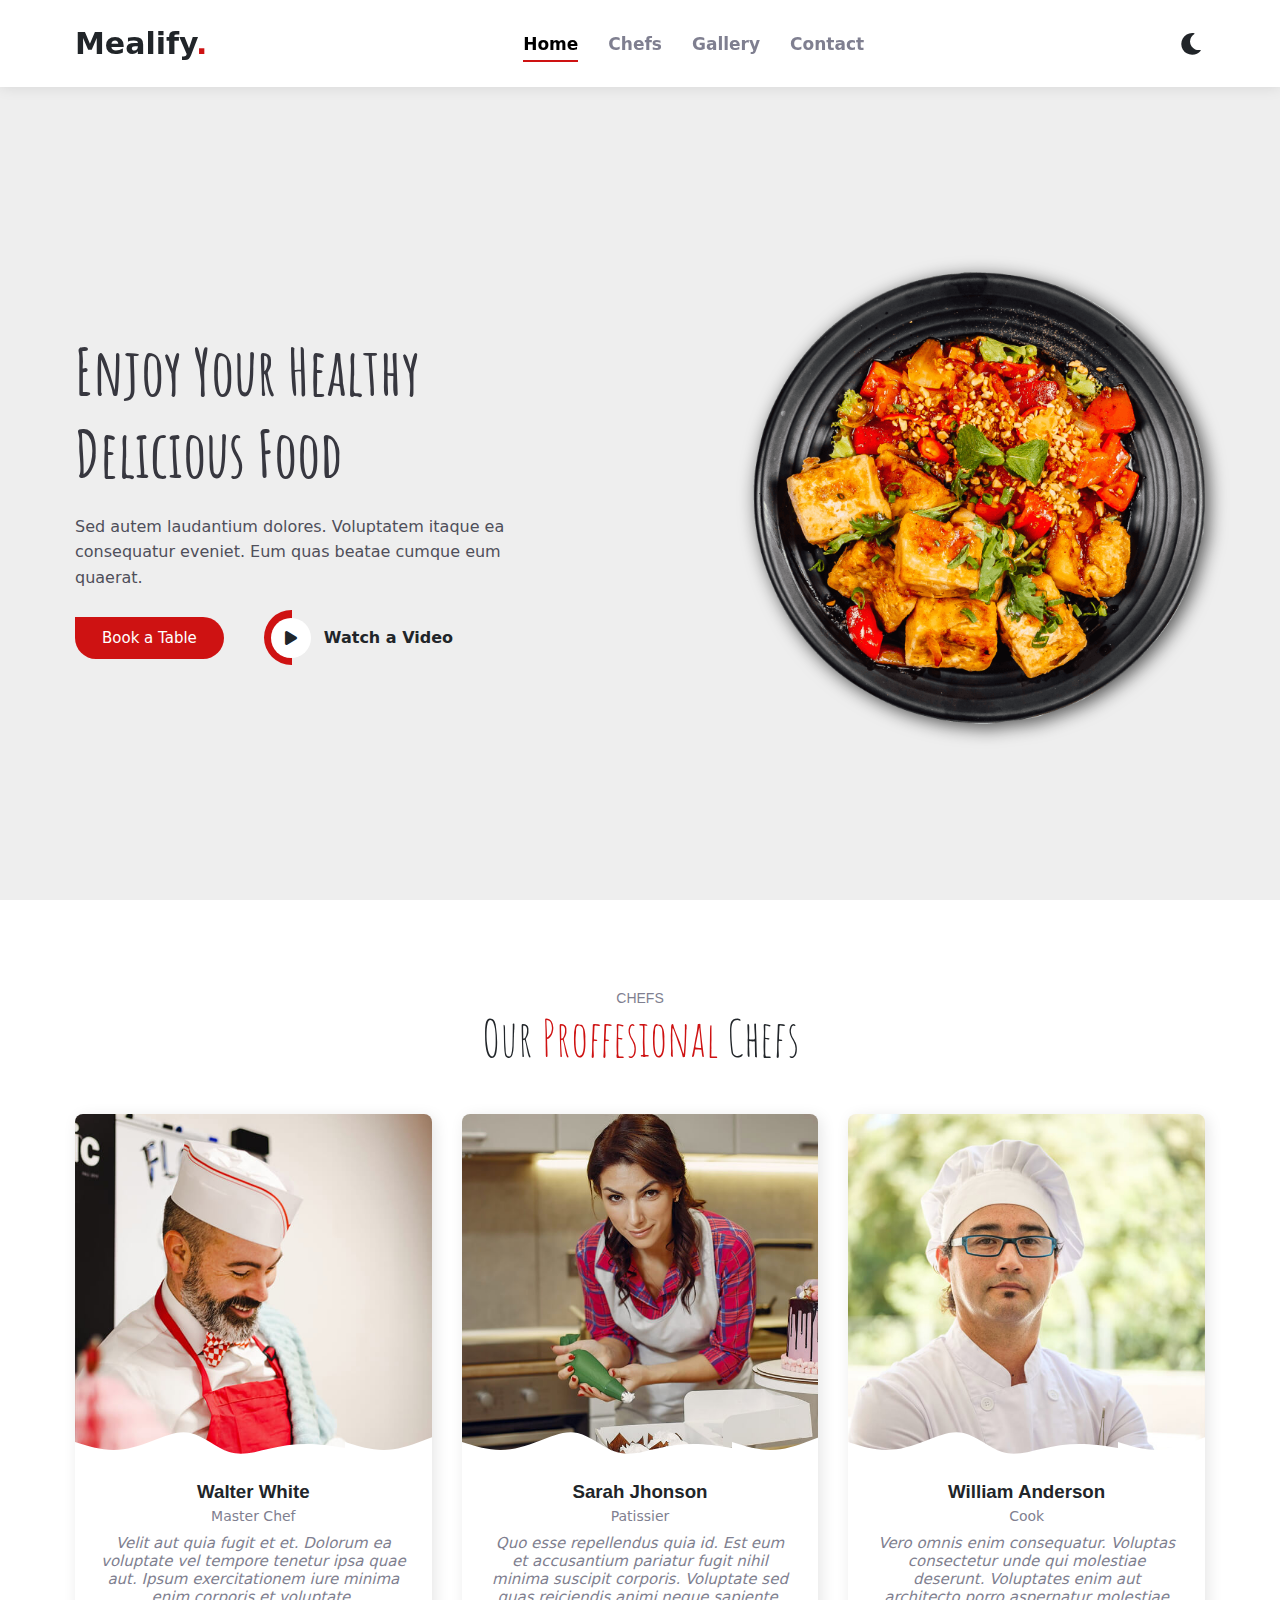
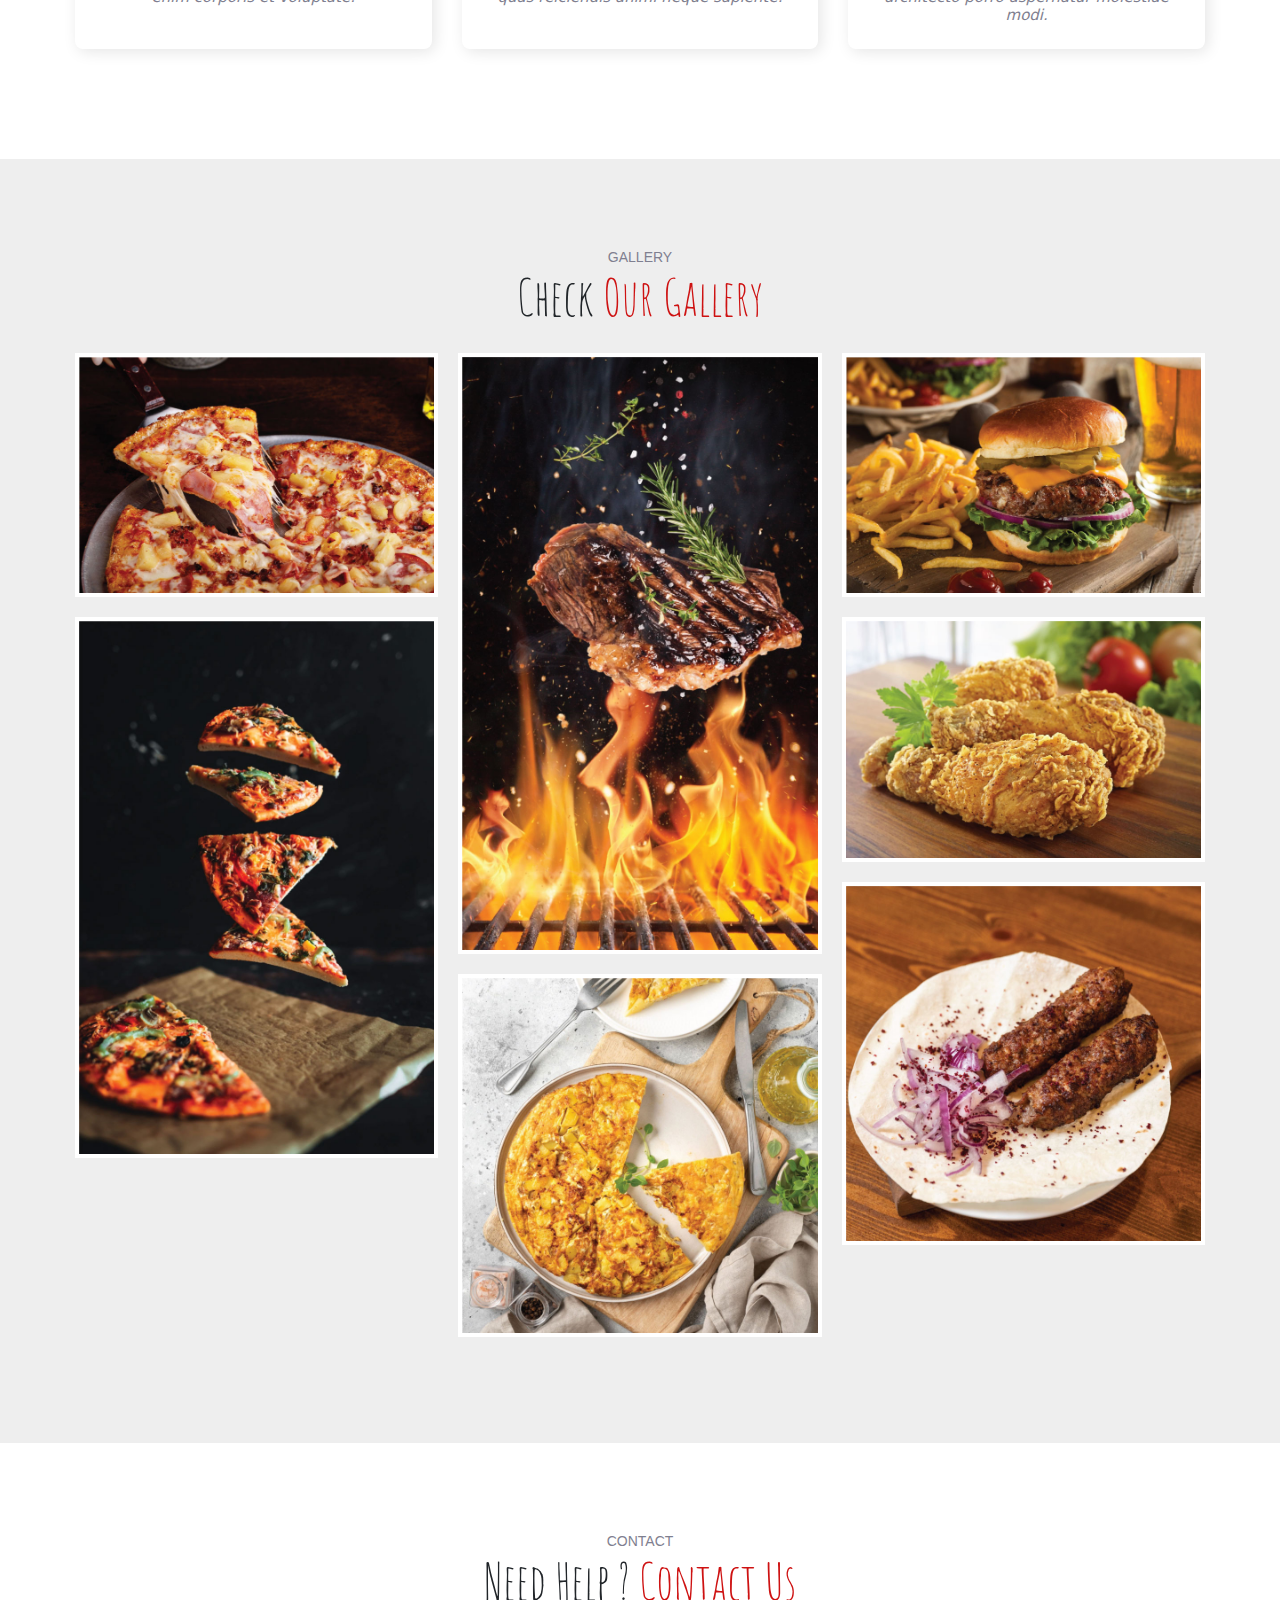
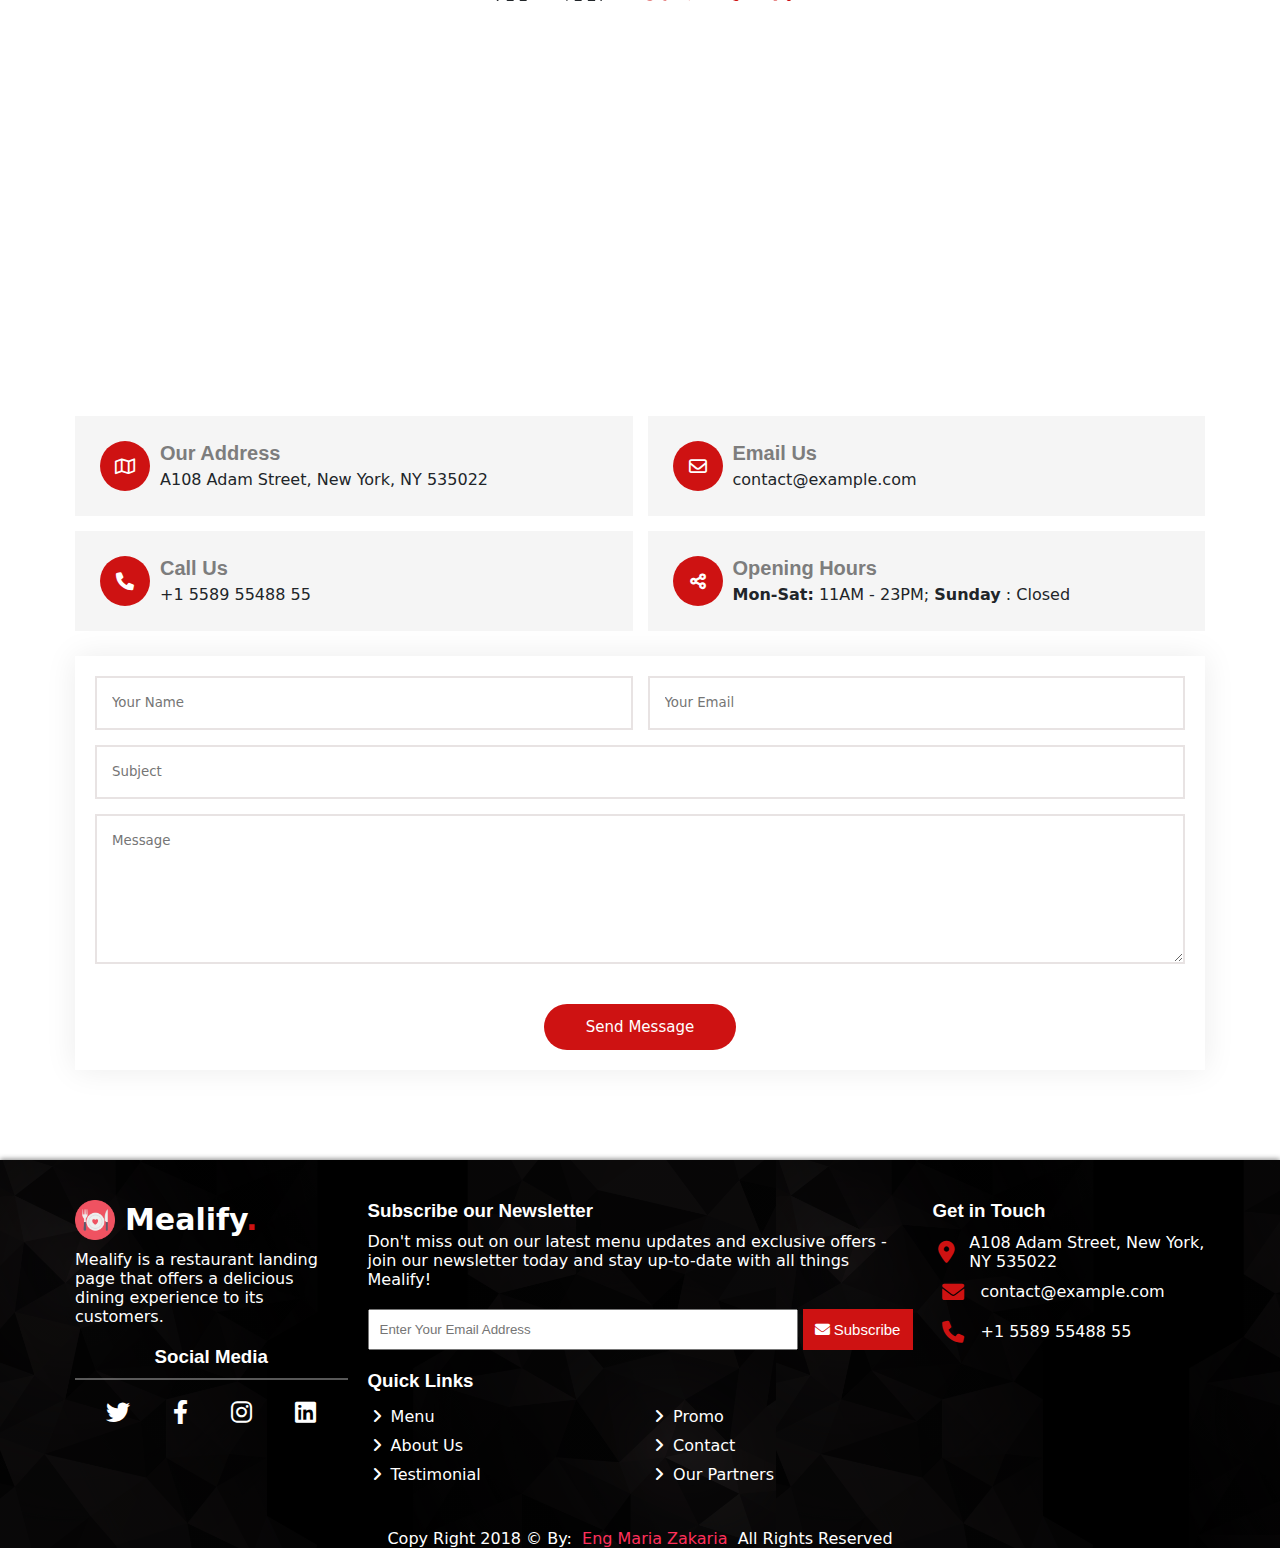
==== commit 7b8268b6: "melify done all" ====
--- a/index.html
+++ b/index.html
@@ -1,293 +1,435 @@
 <!DOCTYPE html>
-<html>
-   <head>
-      <meta charset="utf-8">
+<html lang="en">
+  <head>
+    <meta charset="utf-8">
       <meta name="viewport" content="width=device-width, initial-scale=1">
       <title>Mealify</title>
       <link rel="stylesheet" href="https://fonts.googleapis.com/css2?family=Alegreya&display=swap">
+      
       <link href="https://fonts.googleapis.com/css2?family=Amatic+SC:wght@400;700&display=swap" rel="stylesheet">
       <link rel="stylesheet" href="https://cdnjs.cloudflare.com/ajax/libs/font-awesome/6.0.0-beta3/css/all.min.css">
+      <link rel="stylesheet" href="https://use.fontawesome.com/releases/v5.15.3/css/all.css" integrity="sha384-SZXxX4whJ79/gErwcOYf+zWLeJdY/qpuqC4cAa9rOGUstPomtqpuNWT9wdPEn2fk" crossorigin="anonymous">
       <link rel="shortcut icon" href="img/favicon.png" type="image/x-icon" />
-      <link rel="stylesheet" type="text/css" href="./css/index.css">
-      <link rel="stylesheet" type="text/css" href="./css/media.css">
-   </head>
-   <body>
-      <!-- /* Navbar */ -->
-      <navbar>
-         <div class="container">
-            <h1 class="logo">Mealify</h1>
-            <ul class="nav-links">
-               <li>
-                  <a class="home" href="#home">Home</a>
-               </li>
-               <li><a href="#chifs">Chifs</a></li>
-               <li><a href="#gallery">Gallery</a></li>
-               <li><a href="#contact">Contact</a></li>
+    <!--?=====> Main Stylesheet -->
+    <link rel="stylesheet" href="./css/main.css" />
+    <!--?=====> Dark Mode Stylesheet -->
+    <link rel="stylesheet" href="./css/index.css" />
+    <link rel="stylesheet" href="./css/dark-mode.css" />
+    <!--?=====> Animation Stylesheet -->
+    <link rel="stylesheet" href="./css/animations.css" />
+    <!--?=====> Media Quries -->
+    <link rel="stylesheet" href="./css/media.css" />
+  </head>
+  <body>
+    <!--^==========> Navbar -->
+    <nav>
+      <div class="container">
+        <h1>
+          <a href="index.html" class="logo">Mealify</a>
+        </h1>
+        <ul class="nav-links" id="navLinks">
+          <a href="#home" class="close-icon">
+            <i class="fa-solid fa-xmark"></i>
+          </a>
+          <li>
+            <a href="#home">Home</a>
+          </li>
+          <li>
+            <a href="#chefs">Chefs</a>
+          </li>
+          <li>
+            <a href="#gallery">Gallery</a>
+          </li>
+          <li>
+            <a href="#contact">Contact</a>
+          </li>
+        </ul>
+
+        <div class="mode-group">
+          <label for="mode" class="dark">
+            <i class="fa-solid fa-moon"></i>
+          </label>
+          <label for="mode" class="light">
+            <i class="fa-regular fa-sun"></i
+          ></label>
+          <input type="checkbox" id="mode" class="mode" hidden aria-hidden />
+        </div>
+
+        <a href="#navLinks" class="menu-icon"
+          ><i class="fa-solid fa-bars"></i
+        ></a>
+      </div>
+    </nav>
+
+    <!--^==========> Header -->
+
+    <header id="home" class="home section-bg">
+      <div class="container">
+        <div class="header-content">
+          <h2>
+            Enjoy Your Healthy <br />
+            Delicious Food
+          </h2>
+          <p>
+            Sed autem laudantium dolores. Voluptatem itaque ea consequatur
+            eveniet. Eum quas beatae cumque eum quaerat.
+          </p>
+          <div class="btn-group">
+            <a href="#contact" class="btn btn-main">Book a Table</a>
+            <a href="https://youtube.com" target="_blank" class="video-btn"
+              ><div class="icon">
+                <i class="fa-solid fa-play"></i>
+              </div>
+              Watch a Video</a
+            >
+          </div>
+        </div>
+        <picture>
+          <img
+            src="./img/food.png"
+            alt="A black dish filled with a colorful assortment of fresh vegetables and bread."
+          />
+        </picture>
+      </div>
+    </header>
+
+    <!--^==========> Chefs -->
+
+    <section id="chefs" class="chefs">
+      <div class="container">
+        <div class="main-title">
+          <h2>CHEFS</h2>
+          <p>Our <span> Proffesional </span> Chefs</p>
+        </div>
+
+        <div class="chefs-cards">
+          <div class="card">
+            <picture>
+              <img
+                src="./img/chefs.jpg"
+                alt="Walter White photo"
+              />
+            </picture>
+            <div class="card-content">
+              <h3>Walter White</h3>
+              <span>Master Chef </span>
+              <p>
+                Velit aut quia fugit et et. Dolorum ea voluptate vel tempore
+                tenetur ipsa quae aut. Ipsum exercitationem iure minima enim
+                corporis et voluptate.
+              </p>
+            </div>
+            <ul class="social-box">
+              <li>
+                <a href="https://twitter.com" target="_blank">
+                  <i class="fa-brands fa-twitter"></i>
+                </a>
+              </li>
+              <li>
+                <a href="https://facebook.com" target="_blank">
+                  <i class="fa-brands fa-facebook-f"></i>
+                </a>
+              </li>
+              <li>
+                <a href="https://instagram.com" target="_blank">
+                  <i class="fa-brands fa-instagram"></i>
+                </a>
+              </li>
+              <li>
+                <a href="https://linkedin.com" target="_blank">
+                  <i class="fa-brands fa-linkedin"></i>
+                </a>
+              </li>
             </ul>
-            <div class="mode_dark">
-               <input type="checkbox" id="mode" class="mode" hidden>
-               <label for="mode" class="dark">
-               <i class="fa-solid fa-moon"></i>
-               </label>
-               <label for="mode" class="light">
-               <i class="fa-regular fa-sun"></i>
-               </label>
-               <a href="#" class="menu"><i class="fa-solid fa-bars"></i></a>
-            </div>
-
-         </div>
-      </navbar>
-      <!-- /*  HEADER */ -->
-      <header class="header" id="home">
-         <div class="container">
-            <div class="title">
-               <h2>Enjoy Your Healthy
-                  Delicious Food
-               </h2>
-               <p>Sed autem laudantium dolores. Voluptatem itaque ea consequatur eveniet. Eum quas beatae cumque eum quaerat.</p>
-               <div class="buttons">
-                  <a href="#contact" class="btn Book">Book a Table</a>
-                  <a href="https://youtube.com" class="video">
-                     <div class="icon">
-                        <i class="fa-solid fa-play"></i>
-                     </div>
-                     Watch a Video
-                  </a>
-               </div>
-            </div>
-            <div class="image">
-               <img src="./img/food.png" alt="Fast food">
-            </div>
-         </div>
-      </header>
-      <section class="chefs" id="chifs">
-         <div class="container">
-            <div class="section-chefs">
-               <h2>CHEFS</h2>
-               <h3>Our <span>Proffesional</span> Chefs</h3>
-            </div>
-            <div class="cards">
-               <div class="card">
-                  <div class="image-container">
-                     <img src="./img/chefs.jpg" alt="Walter White">
-                     <svg class="zigzag" viewBox="0 0 300 20" xmlns="http://www.w3.org/2000/svg">
-                        <path d="M0 20 L15 0 L30 20 L45 0 L60 20 L75 0 L90 20 L105 0 L120 20 L135 0 L150 20 L165 0 L180 20 L195 0 L210 20 L225 0 L240 20 L255 0 L270 20 L285 0 L300 20 Z" fill="#ffffff"/>
-                     </svg>
-                     <div class="overlay">
-                        <ul>
-                           <li><a href="https://twitter.com"><i class="fa-brands fa-twitter"></i></a></li>
-                           <li><a href="https://facebook.com"><i class="fa-brands fa-facebook"></i></a></li>
-                           <li><a href="https://instagram.com"><i class="fa-brands fa-instagram"></i></a></li>
-                           <li><a href="https://linkedin.com"><i class="fa-brands fa-linkedin"></i></a></li>
-                        </ul>
-                     </div>
-                  </div>
-                  <div class="content">
-                     <h3>Walter White</h3>
-                     <h4>Master Chef</h4>
-                     <p>Velit aut quia fugit et et. Dolorum ea voluptate vel tempore tenetur ipsa quae aut. Ipsum exercitationem iure minima enim corporis et voluptate.</p>
-                  </div>
-               </div>
-               <div class="card">
-                  <div class="image-container">
-                     <img src="./img/sara.jpg" alt="Sarah Jhonson">
-                     <svg class="zigzag" viewBox="0 0 300 20" xmlns="http://www.w3.org/2000/svg">
-                        <path d="M0 20 L15 0 L30 20 L45 0 L60 20 L75 0 L90 20 L105 0 L120 20 L135 0 L150 20 L165 0 L180 20 L195 0 L210 20 L225 0 L240 20 L255 0 L270 20 L285 0 L300 20 Z" fill="#ffffff"/>
-                     </svg>
-                     <div class="overlay">
-                        <ul>
-                           <li><a href="https://twitter.com"><i class="fa-brands fa-twitter"></i></a></li>
-                           <li><a href="https://facebook.com"><i class="fa-brands fa-facebook"></i></a></li>
-                           <li><a href="https://instagram.com"><i class="fa-brands fa-instagram"></i></a></li>
-                           <li><a href="https://linkedin.com"><i class="fa-brands fa-linkedin"></i></a></li>
-                        </ul>
-                     </div>
-                  </div>
-                  <div class="content">
-                     <h3>
-                        Sarah Jhonson</h2>
-                        <h4>
-                        Patissier
-                     </h3>
-                     <p>Quo esse repellendus quia id. Est eum et accusantium pariatur fugit nihil minima suscipit corporis.</p>
-                  </div>
-               </div>
-               <div class="card">
-                  <div class="image-container">
-                     <img src="./img/chefs2.jpg" alt="William Anderson">
-                     <svg class="zigzag" viewBox="0 0 300 20" xmlns="http://www.w3.org/2000/svg">
-                        <path d="M0 20 L15 0 L30 20 L45 0 L60 20 L75 0 L90 20 L105 0 L120 20 L135 0 L150 20 L165 0 L180 20 L195 0 L210 20 L225 0 L240 20 L255 0 L270 20 L285 0 L300 20 Z" fill="#ffffff"/>
-                     </svg>
-                     <div class="overlay">
-                        <ul>
-                           <li><a href="https://twitter.com"><i class="fa-brands fa-twitter"></i></a></li>
-                           <li><a href="https://facebook.com"><i class="fa-brands fa-facebook"></i></a></li>
-                           <li><a href="https://instagram.com"><i class="fa-brands fa-instagram"></i></a></li>
-                           <li><a href="https://linkedin.com"><i class="fa-brands fa-linkedin"></i></a></li>
-                        </ul>
-                     </div>
-                  </div>
-                  <div class="content">
-                     <h3>William Anderson</h3>
-                     <h4>Cook</h4>
-                     <p>Vero omnis enim consequatur. Voluptas consectetur unde qui molestiae deserunt. Voluptates enim aut architecto porro aspernatur molestiae modi.</p>
-                  </div>
-               </div>
-            </div>
-         </div>
-      </section>
-      <section class="gallery" id="gallery">
-         <div class="container">
-            <div class="section-chefs">
-               <h2>GALLERY</h2>
-               <h3 style="color: white;">Check <span>Our Gallery</span></h3>
-            </div>
-            
-            <div class="gallery-photos">
-                <div class="pizza">
-                    <img src="img/meal-1.jpg" alt="pizza">
-                    <div class="layer">
-                        <h2 class="meal-name">Pizza</h2>
-                        <p class="meal-dec"> Hawaiian pi zza with ham and pineapple</p>
-                    </div>
-                </div>
-
-                <div class="steak">
-                    <img src="img/meal-2.jpg" alt="steak">
-                    <div class="layer">
-                        <h2 class="meal-name">Beef steaks</h2>
-                        <p class="meal-dec">Tasty beef steaks flying above cast iron grate with fire flames.</p>
-                    </div>
-                </div>
-                <div class="burger">
-                    <img src="img/meal-3.jpg" alt="burger">
-                    <div class="layer">
-                        <h2 class="meal-name">Burger</h2>
-                        <p class="meal-dec"> grass fed bison hamburger with chips & beer</p>
-                    </div>
-                </div>
-                <div class="pizza-slices">
-                    <img src="img/meal-4.jpg" alt="pizza-slices">
-                    <div class="layer">
-                        <h2 class="meal-name">Levitation pizza</h2>
-                        <p class="meal-dec">Levitation pizza on black background.</p>
-                    </div>
-                </div>
-                <div class="fried">
-                    <img src="img/meal-5.jpg" alt="fried">
-                    <div class="layer">
-                        <h2 class="meal-name">Crispy Fried Chicken</h2>
-                        <p class="meal-dec">Golden brown chicken legs with a crunchy coating and juicy meat</p>
-                    </div>
-                </div>
-                <div class="kofta">
-                    <img src="img/meal-6.jpg" alt="kofta">
-                    <div class="layer">
-                        <h2 class="meal-name">Lyulya kebab</h2>
-                        <p class="meal-dec">Tender and juicy skewers of ground lamb or beef, flavored with aromatic
-                            spices and herbs</p>
-                    </div>
-                </div>
-                <div class="omelette">
-                    <img src="img/meal-7.jpg" alt="omelette">
-                    <div class="layer">
-                        <h2 class="meal-name">Frittata</h2>
-                        <p class="meal-dec"> Frittata or potato pie in a ceramic plate</p>
-                    </div>
-                </div>
-
-            </div>
-         </div>
-      </section>
-
-      <section class="contact" id="contact">
-               	<div class="container">
-               		<div class="section-chefs">
-                        <h2>CONTACT</h2>
-                        <h3>Need Help ?  <span>Contact Us
-
-         					</span> </h3>
-                     </div>
-               	</div>
-               	<iframe src="https://www.google.com/maps/embed?pb=!1m14!1m8!1m3!1d12097.445785295115!2d-74.006138!3d40.710059!3m2!1i1024!2i768!4f13.1!3m3!1m2!1s0x89c25a22a3bda30d%3A0xb89d1fe6bc499443!2sDowntown%20Conference%20Center!5e0!3m2!1sen!2sus!4v1681863129691!5m2!1sen!2sus" style="border: 0" allowfullscreen="" loading="lazy" referrerpolicy="no-referrer-when-downgrade"></iframe>
-            	<div class="details">
-                 <div class="information">
-                     <div class="icon">
-                         <i class="fa-regular fa-map"></i>
-                     </div>
-                     <div class="content">
-                         <h3>Our Address</h3>
-                         <p>A108 Adam Street, New York, NY 535022</p>
-                     </div>
-                 </div>
-                 <div class="emails">
-                     <div class="icon">
-                         <i class="fa-regular fa-envelope"></i>
-                     </div>
-                     <div class="email">
-                         <h3>Email Us</h3>
-                         <a href="mailto:contact@example.com">contact@example.com</a>
-                     </div>
-                 </div>
-                 <div class="phone">
-                     <div class="icon">
-                         <i class="fa-solid fa-phone"></i>
-                     </div>
-                     <div class="phone-content">
-                         <h3>Call Us</h3>
-                         <a href="tel:+1 5589 55488 55">+1 5589 55488 55</a>
-                     </div>
-                 </div>
-                 <div class="hours">
-                     <div class="icon">
-                         <i class="fa-solid fa-share-nodes"></i>
-                     </div>
-                     <div class="opening">
-                         <h3>Opening Hours</h3>
-                         <p><strong>Mon-Sat:</strong> 11AM - 11PM; <strong>Sunday</strong>: Closed</p>
-                     </div>
-                 </div>
-             </div>
-
-        <form class="contact-form">
-            <div class="grp">
-                <input type="text" placeholder="Your Name" name="name">
-                <input type="email" placeholder="Your Email" name="email">
-            </div>
-            <input type="text" placeholder="Subject" name="subject">
-            <textarea placeholder="Message" name="message"></textarea>
-            <button class="btn submit" type="submit">Send Message</button>
+          </div>
+          
+          <div class="card">
+            <picture>
+              <img
+                src="./img/sara.jpg"
+                alt="Sarah Jhonson photo"
+              />
+            </picture>
+            <div class="card-content">
+              <h3>Sarah Jhonson</h3>
+              <span>Patissier </span>
+              <p>
+                Quo esse repellendus quia id. Est eum et accusantium pariatur
+                fugit nihil minima suscipit corporis. Voluptate sed quas
+                reiciendis animi neque sapiente.
+              </p>
+            </div>
+            <ul class="social-box">
+              <li>
+                <a href="https://twitter.com" target="_blank">
+                  <i class="fa-brands fa-twitter"></i>
+                </a>
+              </li>
+              <li>
+                <a href="https://facebook.com" target="_blank">
+                  <i class="fa-brands fa-facebook-f"></i>
+                </a>
+              </li>
+              <li>
+                <a href="https://instagram.com" target="_blank">
+                  <i class="fa-brands fa-instagram"></i>
+                </a>
+              </li>
+              <li>
+                <a href="https://linkedin.com" target="_blank">
+                  <i class="fa-brands fa-linkedin"></i>
+                </a>
+              </li>
+            </ul>
+          </div>
+          <div class="card">
+            <picture>
+              <img
+                src="./img/chefs2.jpg"
+                alt="William Anderson
+              photo"
+              />
+            </picture>
+            <div class="card-content">
+              <h3>William Anderson</h3>
+              <span>Cook </span>
+              <p>
+                Vero omnis enim consequatur. Voluptas consectetur unde qui
+                molestiae deserunt. Voluptates enim aut architecto porro
+                aspernatur molestiae modi.
+              </p>
+            </div>
+            <ul class="social-box">
+              <li>
+                <a href="https://twitter.com" target="_blank">
+                  <i class="fa-brands fa-twitter"></i>
+                </a>
+              </li>
+              <li>
+                <a href="https://facebook.com" target="_blank">
+                  <i class="fa-brands fa-facebook-f"></i>
+                </a>
+              </li>
+              <li>
+                <a href="https://instagram.com" target="_blank">
+                  <i class="fa-brands fa-instagram"></i>
+                </a>
+              </li>
+              <li>
+                <a href="https://linkedin.com" target="_blank">
+                  <i class="fa-brands fa-linkedin"></i>
+                </a>
+              </li>
+            </ul>
+          </div>
+        </div>
+       
+        
+      </div>
+    </section>
+
+    <!--^==========> Gallery -->
+    <section id="gallery" class="gallery section-bg">
+      <div class="container">
+        <div class="main-title">
+          <h2>gallery</h2>
+          <p>Check <span> Our Gallery </span></p>
+        </div>
+        <div class="gallery-photos">
+          <picture class="pizza">
+            <img
+              src="./img/meal-1.jpg"
+              alt="Hawaiian pizza with ham and pineapple"
+            />
+            <div class="layer">
+              <h2 class="meal-name">Pizza</h2>
+              <p>Hawaiian pizza with ham and pineapple</p>
+            </div>
+          </picture>
+          <picture class="pizza-slices">
+            <img
+              src="./img/meal-4.jpg"
+              alt="Levitation pizza on black background."
+            />
+            <div class="layer">
+              <h2 class="meal-name">Levitation pizza</h2>
+              <p>Levitation pizza on black background.</p>
+            </div>
+          </picture>
+          <picture class="steak">
+            <img
+              src="./img/meal-2.jpg"
+              alt="Tasty beef steaks flying above cast iron grate with fire flames."
+            />
+            <div class="layer">
+              <h2 class="meal-name">Beef steaks</h2>
+              <p>
+                Tasty beef steaks flying above cast iron grate with fire flames.
+              </p>
+            </div>
+          </picture>
+          <picture class="omelette">
+            <img
+              src="./img/meal-7.jpg"
+              alt="Frittata or potato pie in a ceramic plate on a light culinary background. Traditional Italian delicious homemade egg dish on the kitchen table. Top view"
+            />
+            <div class="layer">
+              <h2 class="meal-name">Frittata</h2>
+              <p>Frittata or potato pie in a ceramic plate</p>
+            </div>
+          </picture>
+          <picture class="burger">
+            <img
+              src="./img/meal-3.jpg"
+              alt="grass fed bison hamburger with chips & beer"
+            />
+            <div class="layer">
+              <h2 class="meal-name">Burger</h2>
+              <p>grass fed bison hamburger with chips & beer</p>
+            </div>
+          </picture>
+          <picture class="fried">
+            <img src="./img/meal-5.jpg" alt="chicken legs" />
+            <div class="layer">
+              <h2 class="meal-name">Crispy Fried Chicken</h2>
+              <p>
+                Golden brown chicken legs with a crunchy coating and juicy meat
+              </p>
+            </div>
+          </picture>
+          <picture class="kofta">
+            <img src="./img/meal-6.jpg" alt="Lyulya kebab" />
+            <div class="layer">
+              <h2 class="meal-name">Lyulya kebab</h2>
+              <p>
+                Tender and juicy skewers of ground lamb or beef, flavored with
+                aromatic spices and herbs
+              </p>
+            </div>
+          </picture>
+        </div>
+      </div>
+    </section>
+
+    <!--^==========> Contact -->
+    <section id="contact" class="contact">
+      <div class="container">
+        <div class="main-title">
+          <h2>CONTACT</h2>
+          <p>Need Help ? <span> Contact Us </span></p>
+        </div>
+        <iframe
+          src="https://www.google.com/maps/embed?pb=!1m14!1m8!1m3!1d12097.445785295115!2d-74.006138!3d40.710059!3m2!1i1024!2i768!4f13.1!3m3!1m2!1s0x89c25a22a3bda30d%3A0xb89d1fe6bc499443!2sDowntown%20Conference%20Center!5e0!3m2!1sen!2sus!4v1681863129691!5m2!1sen!2sus"
+          style="border: 0"
+          allowfullscreen=""
+          loading="lazy"
+          referrerpolicy="no-referrer-when-downgrade"
+        ></iframe>
+        <div class="details">
+          <div class="address">
+            <div class="icon">
+              <i class="fa-regular fa-map"></i>
+            </div>
+            <div class="address-content">
+              <h3>Our Address</h3>
+              <p>A108 Adam Street, New York, NY 535022</p>
+            </div>
+          </div>
+          <div class="email">
+            <div class="icon">
+              <i class="fa-regular fa-envelope"></i>
+            </div>
+            <div class="email-content">
+              <h3>Email Us</h3>
+              <a href="mailto:contact@example.com">contact@example.com </a>
+            </div>
+          </div>
+          <div class="phone">
+            <div class="icon">
+              <i class="fa-solid fa-phone"></i>
+            </div>
+            <div class="phone-content">
+              <h3>Call Us</h3>
+              <a href="tel:+1 5589 55488 55">+1 5589 55488 55 </a>
+            </div>
+          </div>
+          <div class="opening-hours">
+            <div class="icon">
+              <i class="fa-solid fa-share-nodes"></i>
+            </div>
+            <div class="opening-content">
+              <h3>Opening Hours</h3>
+              <p>
+                <strong>Mon-Sat:</strong> 11AM - 23PM; <strong>Sunday</strong> :
+                Closed
+              </p>
+            </div>
+          </div>
+        </div>
+        <form>
+          <div class="input-group">
+            <input type="text" placeholder="Your Name" name="name" />
+            <input type="email" placeholder="Your Email" name="email" />
+          </div>
+          <input type="text" placeholder="Subject" name="subject" />
+          <textarea placeholder="Message" name="message"></textarea>
+          <button class="btn btn-main" type="submit">Send Message</button>
         </form>
-
-
-      </section>
-    <footer class="footer">
-      <div class="container">
-         <div class="img-footer">
-            <img src="favicon.png" alt="logo icon">
-            <h2>Mealify</h2>
-            <p>Mealify is a restaurant landing page that offers a delicious dining experience to its customers.</p>
-            <div class="social-footer">
-               <h3>Social Media</h3>
-               <ul>
-                           <li><a href="https://twitter.com"><i class="fa-brands fa-twitter"></i></a></li>
-                           <li><a href="https://facebook.com"><i class="fa-brands fa-facebook"></i></a></li>
-                           <li><a href="https://instagram.com"><i class="fa-brands fa-instagram"></i></a></li>
-                           <li><a href="https://linkedin.com"><i class="fa-brands fa-linkedin"></i></a></li>
-                        </ul>
-
-            </div>
-         </div>
-         <div class="newsletter">
+      </div>
+    </section>
+
+    <!--^==========> Footer -->
+    <footer>
+      <div class="container">
+        <div class="about">
+          <div>
+            <img src="./img/favicon.png" alt="Mealify Logo" />
+            <h2 class="logo">Mealify</h2>
+          </div>
+          <p>
+            Mealify is a restaurant landing page that offers a delicious dining
+            experience to its customers.
+          </p>
+          <h3>Social Media</h3>
+          <ul class="social-links">
+            <li>
+              <a href="https://twitter.com" target="_blank">
+                <i class="fa-brands fa-twitter"></i>
+              </a>
+            </li>
+            <li>
+              <a href="https://facebook.com" target="_blank">
+                <i class="fa-brands fa-facebook-f"></i>
+              </a>
+            </li>
+            <li>
+              <a href="https://instagram.com" target="_blank">
+                <i class="fa-brands fa-instagram"></i>
+              </a>
+            </li>
+            <li>
+              <a href="https://linkedin.com" target="_blank">
+                <i class="fa-brands fa-linkedin"></i>
+              </a>
+            </li>
+          </ul>
+        </div>
+        <div class="subscription">
+          <div class="subscription-box">
             <h3>Subscribe our Newsletter</h3>
-            <p>Don't miss out on our latest menu updates and exclusive offers - join our newsletter today and stay up-to-date with all things Mealify!</p>
-            <div class="Subscribe">
-              <input type="email" placeholder="Enter Your Email Address">
+            <p>
+              Don't miss out on our latest menu updates and exclusive offers -
+              join our newsletter today and stay up-to-date with all things
+              Mealify!
+            </p>
+            <div class="sunscription-group">
+              <input type="email" placeholder="Enter Your Email Address" />
               <button class="btn btn-main">
                 <i class="fa-solid fa-envelope"></i> Subscribe
               </button>
             </div>
-             <div class="quick-links">
+          </div>
+          <div class="quick-links">
             <h3>Quick Links</h3>
             <ul>
               <li>
@@ -310,8 +452,8 @@
               </li>
             </ul>
           </div>
-      </div>
-      <div class="contact-details">
+        </div>
+        <div class="contact-details">
           <h3>Get in Touch</h3>
           <ul>
             <li>
@@ -328,16 +470,9 @@
             </li>
           </ul>
         </div>
-        <!-- <p class="copyright">
-        Practiced by:
-        <a href="https://github.com/mariazakria"> Eng. Maria zakaria</a>
-      </p> -->
-         </div>
-
-        
-
        
-    </footer>
-
-   </body>
-</html>+      </div>
+      <p class="eng">Copy Right 2018 © By: &nbsp; <a style="color: #ff305b;" href="https://www.facebook.com/maria.zakria.130"> Eng Maria Zakaria</a>&nbsp; All Rights Reserved</p>
+   </footer>
+  </body>
+</html>
--- a/css/index.css
+++ b/css/index.css
@@ -1,847 +1,798 @@
- *, *::before, *::after {
-     box-sizing: border-box;
-}
- a, span {
-     display: inline-block;
-     text-decoration: none;
-}
- ul {
-     list-style: none;
-}
-::-webkit-scrollbar {
-  width: 10px;
-  background-color: #fff;
-  border-left: 2px solid #eee;
-  box-shadow: 0px 0px 21px 0px #0003 inset;
-}
-::-webkit-scrollbar-thumb {
-  background-color: #000;
-  box-shadow: 0px 0px 10px 0px #eeeeee8c inset;
-  border-radius: 100vh;
-}
- :root {
-     --color_text: #CE1212;
-     --color_nav: #7F7F90;
-     --color-bg: #ffffff;
-     --color-text-dark: #ffffff;
-     --color-bg-dark: #000000;
-     --color-h2: #37373f;
-     --font-primary: "Amatic SC", sans-serif;
-}
- body {
-     margin: 0;
-     padding: 0;
-     font-family: Arial, sans-serif;
-     overflow-x: hidden;
-     scroll-behavior: smooth;
-     scroll-padding-top: 85.88px;
-}
-/* Navbar */
- navbar {
-     width: 100%;
-     z-index: 9999;
-     position: fixed;
-     box-shadow: 0px 3px 14px 0px #0000001b;
-     background-color: white;
-}
- .container {
-     display: flex;
-     align-items: center;
-     justify-content: space-between;
-     flex-wrap: wrap;
-     padding: 3px 80px;
-     z-index: 999;
-}
- .logo::after {
-     content: ".";
-     color: var(--color_text);
-}
- .nav-links {
-     display: flex;
-     gap: 20px;
-}
- .nav-links li a {
-     color: var(--color_nav);
-     font-size: 18px;
-     position: relative;
-     text-decoration: none;
-}
- .nav-links li a.home{
-     color: black;
-     font-weight: 600;
-}
- .nav-links li a::before {
-     content: "";
-     position: absolute;
-     bottom: -7px;
-     left: 0;
-     width: 100%;
-     height: 2px;
-     background-color: var(--color_text);
-     transform: scaleX(0);
-     transform-origin: left;
-     transition: transform 300ms;
-}
- .nav-links li a:not(.home):hover::before {
-     transform: scaleX(1);
-}
- .nav-links li a:hover {
-     color: black;
-}
- .nav-links li a.home::before {
-     content: "";
-     position: absolute;
-     bottom: -7px;
-     left: 0;
-     width: 100%;
-     height: 2px;
-     background-color: var(--color_text);
-     transform: none;
-}
- .fa-solid, .fa-regular {
-     font-size: 25px;
-}
- .menu {
-     display: none;
-     color: black;
-}
- .dark, .light {
-     cursor: pointer;
-}
- .mode:checked ~ .dark {
-     display: none;
-}
- .mode:not(:checked) ~ .light {
-     display: none;
-}
-/* Header */
- .header {
-     background: #e8ebed;
-     padding: 50px 20px;
-     display: flex;
-     align-items: center;
-     justify-content: space-between;
-     flex-wrap: wrap;
-}
- .header .container {
-     display: flex;
-     align-items: center;
-     justify-content: space-between;
-     flex-wrap: wrap;
-     width: 100%;
-     position: relative;
-     bottom: -60px;
-     margin-bottom: 30px;
-}
- .header .title {
-     max-width: 50%;
-}
- .header .title h2 {
-     font-size: 75px;
-     color: var(--color-h2);
-     margin: 0 0 10px 0;
-     font-family: var(--font-primary);
-}
- .header .title p {
-     font-size: 1rem;
-     color: var(--color-h2);
-     line-height: 1.6;
-     margin-bottom: 10px;
-     margin-top: 40px;
-     max-width: 500px;
-}
- .header .buttons {
-     display: flex;
-     gap: 30px;
-     margin: 20px 0;
-}
- .header .btn {
-     padding: 10px 20px;
-     border-radius: 5px;
-     color: #fff;
-     text-decoration: none;
-     font-size: 1rem;
-     transition: background-color 300ms;
-}
- .btn.Book {
-     background-color: #CE1212;
-     border-radius: 0px 20px 25px 20px;
-     padding: 11px 20px;
-     height: 42px;
-}
- .btn.Book:hover {
-     background-color: #e20404;
-}
- .video {
-     display: flex;
-     align-items: center;
-     color: #000;
-}
- .video:hover, .video:hover .icon i {
-     color: #CE1212;
-}
- .video .icon {
-     position: relative;
-     display: flex;
-     align-items: center;
-     justify-content: center;
-     width: 40px;
-     height: 40px;
-     border-radius: 50%;
-     background-color: #fff;
-     margin-right: 10px;
-}
- .video .icon::before {
-     content: "";
-     position: absolute;
-     width: 120%;
-     height: 130%;
-     border-radius: 50%;
-     background-image: linear-gradient(to right, #CE1212 50%, transparent 50%);
-     top: -14%;
-     left: -22%;
-     z-index: -1;
-}
- .video .icon i {
-     font-size: 16px;
-     color: #000;
-}
- .header .image {
-     max-width: 40%;
-}
- .header .image img {
-     width: 100%;
-     height: auto;
-}
- .header .image img:hover {
-     animation: img 0.9s infinite;
-}
- @keyframes img {
-     0% {
-         transform: translate(1px, 1px) rotate(0deg);
-    }
-     10% {
-         transform: translate(-1px, -2px) rotate(-1deg);
-    }
-     20% {
-         transform: translate(-3px, 0px) rotate(1deg);
-    }
-     30% {
-         transform: translate(3px, 2px) rotate(0deg);
-    }
-     40% {
-         transform: translate(1px, -1px) rotate(1deg);
-    }
-     50% {
-         transform: translate(-1px, 2px) rotate(-1deg);
-    }
-     60% {
-         transform: translate(-3px, 1px) rotate(0deg);
-    }
-     70% {
-         transform: translate(3px, 1px) rotate(-1deg);
-    }
-     80% {
-         transform: translate(-1px, -1px) rotate(1deg);
-    }
-     90% {
-         transform: translate(1px, 2px) rotate(0deg);
-    }
-     100% {
-         transform: translate(1px, -2px) rotate(-1deg);
-    }
-}
-/* Chefs section */
- .section-chefs {
-     text-align: center;
-     position: relative;
-     margin: 50px auto;
-}
- .section-chefs h2 {
-     font-size: 14px;
-     color: #7F7F90;
-     font-weight: 400;
-}
- .section-chefs h3 {
-     font-family: var(--font-primary);
-     font-size: 50px;
-     margin-top: 5px;
-     letter-spacing: 2px;
-}
- .section-chefs h3 span {
-     color: var(--color_text);
-}
- .cards {
-     display: flex;
-     gap: 20px;
-     justify-content: center;
-}
- .cards .content {
-     padding: 20px;
-     text-align: center;
-}
- .content h3 {
-     font-size: 19px;
-     line-height: 1.7;
-}
- .content h4 {
-     font-size: 15px;
-     color: #a9a5a5;
-}
- .content p {
-     font-size: 14px;
-     color: #555;
-}
- .card {
-     width: calc(31.333% - 13px);
-     border-radius: 10px;
-     overflow: hidden;
-     box-shadow: 0 10px 10px rgba(0, 0, 0, 0.1);
-     margin: 10px;
-     position: relative;
-     transition: transform 0.3s ease;
-}
- .card:hover {
-     transform: scale(1.05);
-     transition: transform 400ms;
-}
- .image-container img {
-     width: 100%;
-}
- .image-container {
-     position: relative;
-     overflow: hidden;
-}
- .image-container .zigzag {
-     position: absolute;
-     bottom: 0;
-     left: 0;
-     width: 150%;
-     height: auto;
-}
- .overlay {
-     position: absolute;
-     top: 60px;
-     right: 15px;
-     bottom: 0;
-     width: 15%;
-     background: rgb(58 57 57 / 30%);
-     display: flex;
-     align-items: center;
-     justify-content: center;
-     opacity: 0;
-     transition: opacity 600ms .5s;
-     height: 50%;
-     border-radius: 10px;
-}
- .image-container:hover .overlay {
-     opacity: 1;
-}
- .overlay ul {
-     list-style: none;
-     padding: 0;
-     margin: 0;
-     display: flex;
-     flex-direction: column;
-     gap: 10px;
-}
- .overlay ul li a {
-     color: #e0e0e8ab;
-     font-size: 20px;
-}
- .overlay ul li a:hover {
-     color: #4d4d52ab;
-}
-
-
-/* Gallery */
-.gallery {
-    background: #e8ebed;
+/*^============> Variables <============*/
+:root {
+    /* ? ######## Colors */
+    --color-default: #212529;
+    --primary-hue: 0;
+    --primary-saturation: 84%;
+    --primary-lightness: 44%;
+    --color-primary: hsl(
+      var(--primary-hue),
+      var(--primary-saturation),
+      var(--primary-lightness)
+    );
+    --color-secondary: #37373f;
+    --color-tertiary: #7f7f90;
+    --light-hue: 0;
+    --light-saturation: 0%;
+    --light-lightness: 100%;
+    --color-light: hsl(
+      var(--light-hue),
+      var(--light-saturation),
+      var(--light-lightness)
+    );
+    --color-light-grey: #eee;
+    /* ? ######## Fonts */
+    --font-default: "Open Sans", system-ui, -apple-system, "Segoe UI", Roboto,
+      "Helvetica Neue", Arial, "Noto Sans", "Liberation Sans", sans-serif,
+      "Apple Color Emoji", "Segoe UI Emoji", "Segoe UI Symbol", "Noto Color Emoji";
+    --font-primary: "Amatic SC", sans-serif;
+    --font-secondary: "Inter", sans-serif;
+    /* ? ######## Animation options */
+    --animation-duration: 400ms;
+  }
+  
+  /*^============> Mode <============*/
+  .mode-group i {
+    cursor: pointer;
+    font-size: 25px;
+  }
+  
+  .mode-group .light {
+    display: none;
+  }
+  /*^============> General <============*/
+  
+  *,
+  *::before,
+  *::after {
+    padding: 0;
+    margin: 0;
+    box-sizing: inherit;
+  }
+  
+  html {
+    scroll-behavior: smooth;
+    scroll-padding-top: 90px;
+    box-sizing: border-box;
+  }
+  
+  body {
+    font-family: var(--font-default);
+    color: var(--color-default);
+    overflow-x: hidden !important;
+  }
+  
+  a {
+    color: inherit;
+    text-decoration: none;
+  }
+  
+  a:hover {
+    text-decoration: none;
+  }
+  
+  a,
+  span {
+    display: inline-block;
+  }
+  
+  picture,
+  img {
+    display: block;
+  }
+  
+  h1,
+  h2,
+  h3,
+  h4,
+  h5,
+  h6 {
+    font-family: var(--font-secondary);
+  }
+  
+  ul {
+    list-style-type: none;
+  }
+  
+  header,
+  section {
+    display: flow-root;
+  }
+  
+  .btn {
+    --background-color: transparent;
+    --color: var(--color-light);
+    --padding: 0.3125rem 0.75rem;
+    --border-width: 0.125rem;
+    --border-color: transparent;
+    --border-radius: 1rem;
+    --hover-bg-color: transparent;
+    --hover-color: transparent;
+    --font-size: 1rem;
+  
+    padding: var(--padding);
+    border: var(--border-width) solid var(--border-color);
+    border-radius: var(--border-radius);
+    background-color: var(--background-color);
+    color: var(--color);
+    font-size: var(--font-size);
+    cursor: pointer;
+    transition: background-color var(--animation-duration),
+      color var(--animation-duration);
+  }
+  
+  .btn:hover {
+    background-color: var(--hover-bg-color);
+    color: var(--hover-color);
+  }
+  
+  /*^========> Customize Scrollbar <========*/
+  ::-webkit-scrollbar {
+    width: 12px;
+    background-color: #fff;
+    border-left: 2px solid #eee;
+    box-shadow: 0px 0px 21px 0px #0003 inset;
+  }
+  ::-webkit-scrollbar-thumb {
+    background-color: #000;
+    box-shadow: 0px 0px 10px 0px #eeeeee8c inset;
+    border-radius: 100vh;
+  }
+  
+  /*^========> Customize Selection Styles <========*/
+  ::selection {
+    background-color: hsl(
+      var(--primary-hue),
+      var(--primary-saturation),
+      var(--primary-lightness),
+      0.7
+    );
+    opacity: 0.2;
+    color: var(--color-light);
+  }
+  /*^========> Container <========*/
+  .container {
+    --padding: 2.5rem 0.3125rem;
+    --margin-top: 0;
+    --margin-bottom: 0;
+    margin-inline: auto;
+    margin-top: var(--margin-top);
+    margin-bottom: var(--margin-bottom);
+    width: 100%;
+    padding: var(--padding);
+  }
+  
+  :is(header) .container {
+    --margin-top: 5.9375rem;
+  }
+  
+  :is(section) .container {
+    --margin-top: 3.125rem;
+    --margin-bottom: 3.125rem;
+  }
+  /*^============> Reusable Classes <============*/
+  
+  .section-bg {
+    background-color: var(--color-light-grey);
+  }
+  
+  .btn-main {
+    --background-color: var(--color-primary);
+    --hover-bg-color: hsl(
+      var(--primary-hue),
+      var(--primary-saturation),
+      calc(var(--primary-lightness) + 5%)
+    );
+    --hover-color: var(--color-light);
+    --padding: 0.375rem 1.125rem;
+    --font-size: 0.9375rem;
+    --border-radius: 100vh;
+  }
+  
+  .main-title {
+    text-align: center;
+    margin-bottom: 1.5625rem;
+  }
+  
+  .main-title h2 {
+    color: var(--color-tertiary);
+    font-weight: 400;
+    font-size: 0.875rem;
+    text-transform: uppercase;
+  }
+  
+  .main-title p {
+    font-size: 3.125rem;
+    font-family: var(--font-primary);
+  }
+  
+  .main-title span {
+    color: var(--color-primary);
+  }
+  /*?============> Navbar <============*/
+  nav {
+    background-color: var(--color-light);
+    position: fixed;
+    width: 100%;
+    z-index: 9999;
+    box-shadow: 0px 0px 14px 0px #0000001b;
+  }
+  
+  nav .container {
+    --padding: 1.5625rem 0.3125rem;
+    display: flex;
+    align-items: center;
+    justify-content: space-between;
+    flex-wrap: wrap;
+  }
+  
+  .logo {
+    font-size: 30px;
+    font-family: var(--font-default);
+  }
+  
+  .logo::after {
+    content: ".";
+    color: var(--color-primary);
+  }
+  
+  nav .nav-links {
+    --inline-gap: 0.9375rem;
+    --block-gap: 0.3125rem;
+    display: flex;
+    font-size: 1.0625rem;
+    color: var(--color-tertiary);
+    font-weight: 600;
+  }
+  
+  nav .nav-links .close-icon {
+    display: none;
+    width: fit-content;
+    align-self: flex-end;
+    font-size: 1.375rem;
+  }
+  
+  nav:has(.nav-links:target) {
+    height: 100%;
+    background-color: hsl(
+      var(--light-hue),
+      var(--light-saturation),
+      var(--light-lightness),
+      0.7
+    );
+  }
+  
+  nav .nav-links:target {
+    transform: translateX(0);
+  }
+  
+  nav .nav-links a {
+    padding: var(--block-gap) var(--inline-gap);
     position: relative;
-    bottom: -48px;
-}
-
-.gallery-photos {
-    margin-bottom: 30px !important;
-    display: grid;
-    grid-template-columns: repeat(3, 1fr);
-    grid-template-rows: repeat(5, auto);
-    grid-template-areas:
-        "pizza steak burger"
-        "slice-pizza steak fried"
-        "slice-pizza steak kofta"
-        "slice-pizza omelette kofta"
-        ". omelette .";
-    gap: 20px;
-}
-
-@media (max-width: 770px) {
-    .gallery-photos {
-        display: block; 
-    }
-
-    .gallery-photos > div {
-        margin-bottom: 20px; 
-    }
-}
-
-.gallery-photos > div {
+    transition: color var(--animation-duration);
+  }
+  
+  body:not(body:has(:target)) li a[href="#home"],
+  body:has(.home:target) li a[href="#home"],
+  body:has(.contact:target) li a[href="#contact"],
+  body:has(.gallery:target) li a[href="#gallery"],
+  body:has(.chefs:target) li a[href="#chefs"] {
+    color: #000;
+  }
+  
+  body:not(body:has(:target)) li a[href="#home"]::before,
+  body:has(.home:target) li a[href="#home"]::before,
+  body:has(.contact:target) li a[href="#contact"]::before,
+  body:has(.gallery:target) li a[href="#gallery"]::before,
+  body:has(.chefs:target) li a[href="#chefs"]::before {
+    width: calc(100% - (var(--inline-gap) * 2));
+  }
+  
+  nav .nav-links a::before {
+    content: "";
+    position: absolute;
+    bottom: -3px;
+    left: var(--inline-gap);
+    width: 0px;
+    height: 2px;
+    background-color: var(--color-primary);
+    transition: width var(--animation-duration);
+  }
+  
+  nav .nav-links a:hover {
+    color: #000;
+  }
+  
+  nav .nav-links a:hover::before,
+  nav a.active::before {
+    width: calc(100% - (var(--inline-gap) * 2));
+  }
+  
+  nav .menu-icon {
+    cursor: pointer;
+    font-size: 1.5625rem;
+    display: none;
+  }
+  
+  /*?============> Header <============*/
+  header {
+    display: flex;
+    align-items: center;
+  }
+  
+  header .container {
+    display: flex;
+    flex-wrap: wrap;
+    justify-content: space-between;
+    align-items: center;
+  }
+  
+  header .container > * {
+    width: 40%;
+  }
+  
+  .header-content h2 {
+    color: var(--color-secondary);
+    font-family: var(--font-primary);
+    font-size: 4.0625rem;
+  }
+  
+  .header-content p {
+    margin-block: 20px;
+    line-height: 1.6;
+    font-size: 1rem;
+    color: #4f4f5a;
+  }
+  
+  .header-content .btn-group {
+    display: flex;
+    /* eltext yb2a zai b3d */
+    align-items: center;
+    gap: 2.5rem;
+  }
+  
+  header .btn-main {
+    --padding: 0.625rem 1.5625rem;
+    --border-radius: 0px 100vh 100vh;
+  }
+  
+  .header-content .video-btn {
+    /* 3shan elicon tegi gnb eltext */
+    display: flex;
+    align-items: center;
+    font-weight: 600;
+    transition: color var(--animation-duration);
+  }
+  
+  .video-btn:hover {
+    color: var(--color-primary);
+  }
+  
+  .video-btn .icon {
+    /* 55px */
+    width: 3.4375rem;
+    height: 3.4375rem;
+    border-radius: 50%;
+    background-image: linear-gradient(
+      to right,
+      var(--color-primary) 0 50%,
+      transparent 50% 100%
+    );
+    display: flex;
+    justify-content: center;
+    align-items: center;
+    font-size: 1rem;
+    margin-right: 0.3125rem;
+    position: relative;
+  }
+  
+  .video-btn .icon::before {
+    content: "";
+    position: absolute;
+    left: 50%;
+    top: 50%;
+    transform: translate(-50%, -50%);
+    background-color: var(--color-light);
+    width: 2.5rem;
+    height: 2.5rem;
+    border-radius: inherit;
+  }
+  
+  .video-btn .icon i {
+    z-index: 5;
+  }
+  
+  header picture img {
+    width: 100%;
+    /* hy3ml shadow 7walen eldish */
+    filter: drop-shadow(4px 4px 9px #000a);
+  }
+  header picture img:hover {
+    animation: shake 1s infinite;
+  }
+  
+  /*?============> Chefs <============*/
+  .chefs-cards {
+    --gap: 1.875rem;
+    padding-block: 1.25rem;
+    display: flex;
+    flex-wrap: wrap;
+    gap: var(--gap);
+  }
+  
+  .chefs-cards .card {
+    width: calc(calc(100% - var(--gap) * 2) / 3);
+    background-color: var(--color-light);
+    text-align: center;
+    border-radius: 0.5rem;
+    overflow: hidden;
+    position: relative;
+    transition: scale var(--animation-duration);
+    box-shadow: 3px 3px 15px 0px rgba(0, 0, 0, 0.1);
+  }
+  
+  .chefs-cards .card:hover {
+    scale: 1.07;
+  }
+  
+  .chefs-cards .card picture {
+    width: 100%;
+    position: relative;
+  }
+  
+  .chefs-cards .card img {
+    width: 100%;
+  }
+  
+  .chefs-cards .card picture:before {
+    content: "";
+    position: absolute;
+    bottom: -1px;
+    left: 0;
+    background-image: url("../img/team-shape.svg");
+    background-repeat: repeat-x;
+    width: 100%;
+    height: 3.75rem;
+  }
+  
+  .chefs-cards .card-content {
+    padding: 1.5625rem;
+    padding-top: 0.625rem;
+  }
+  
+  .chefs-cards .card span {
+    font-size: 0.875rem;
+    color: var(--color-tertiary);
+    margin-block: 0.3125rem 0.625rem;
+  }
+  
+  .chefs-cards .card p {
+    font-size: 0.9375rem;
+    font-style: italic;
+    color: var(--color-tertiary);
+  }
+  
+  .chefs-cards .social-box {
+    background-color: #ffffff4d;
+    width: fit-content;
+    padding: 0.625rem;
+    border-radius: 0.3125rem;
+    position: absolute;
+    top: 1.875rem;
+    right: -3.125rem;
+    transition: right calc(var(--animation-duration) / 2);
+  }
+  
+  .chefs-cards .card:hover .social-box {
+    right: 0.625rem;
+    transition: right var(--animation-duration) var(--animation-duration);
+  }
+  
+  .chefs-cards .social-box i {
+    font-size: 1.125rem;
+    padding: 0.625rem 0.3125rem;
+    color: #37373f66;
+    transition: color var(--animation-duration);
+  }
+  
+  .chefs-cards .social-box i:hover {
+    color: #37373fe6;
+  }
+  
+  /*?============> Gallery <============*/
+  .gallery-photos {
+    --gap: 1.25rem;
+    height: 72.8125rem;
+    display: flex;
+    flex-direction: column;
+    flex-wrap: wrap;
+    gap: 1.25rem;
+  }
+  
+  .gallery-photos picture {
+    width: calc(calc(100% - var(--gap) * 2) / 3);
     border: 4px solid #fff;
     position: relative;
     overflow: hidden;
-}
-
-.gallery-photos > div img {
+  }
+  
+  .gallery-photos picture img {
+    width: 100%;
+    transition: scale var(--animation-duration);
+  }
+  
+  .gallery-photos picture .layer {
     width: 100%;
     height: 100%;
-    transition: transform 0.5s ease;
-}
-
-.gallery-photos > div .layer {
-    background-color: rgba(0, 0, 0, .5);
-    width: 100%;
-    height: 100%;
+    padding: 0.9375rem;
+    background-color: #00000096;
+    position: absolute;
+    top: 100%;
+    left: 0;
+    z-index: 99;
+    display: flex;
+    flex-direction: column;
+    gap: 5px;
+    justify-content: center;
+    align-items: center;
+    color: #fff;
+    transition: top var(--animation-duration);
+  }
+  
+  .gallery-photos picture .layer p {
+    color: #ddd;
     text-align: center;
-    padding: 15px;
+  }
+  
+  .gallery-photos picture:hover img {
+    scale: 1.1;
+  }
+  
+  .gallery-photos picture:hover .layer {
+    top: 0;
+  }
+  
+  /*?============> Contact <============*/
+  .contact iframe {
+    width: 100%;
+    height: 21.875rem;
+  }
+  
+  .contact .details {
+    --gap: 0.9375rem;
+    margin-block: 1.5625rem;
     display: flex;
     flex-wrap: wrap;
+    gap: var(--gap);
+  }
+  
+  .contact .details > div {
+    width: calc(calc(100% - var(--gap)) / 2);
+    display: flex;
+    align-items: center;
+    padding: 1.5625rem;
+    background-color: hsl(
+      var(--light-hue),
+      var(--light-saturation),
+      calc(var(--light-lightness) - 4%)
+    );
+  }
+  
+  .contact .details > div h3 {
+    color: #7d7d7d;
+    font-size: 1.25rem;
+    font-weight: 700;
+    margin: 0 0 5px 0;
+  }
+  
+  .contact .details .icon {
+    min-width: 3.125rem;
+    min-height: 3.125rem;
+    background-color: var(--color-primary);
+    border-radius: 50%;
+    display: flex;
     justify-content: center;
     align-items: center;
-    align-content: center;
-    position: absolute;
-    bottom: 0; 
-    transform: translateY(100%); 
-    transition: transform 0.5s ease;
-}
-
-.gallery-photos > div:hover .layer {
-    transform: translateY(0); 
-}
-
-
-.gallery-photos > div .layer > * {
-    width: 100%;
-}
-
-.gallery-photos > div .layer .meal-name {
-    font-size: 24px;
-    color: white;
-    margin-bottom: 5px;
-}
-
-.gallery-photos > div .layer .meal-dec {
-    color: white;
-    font-size: 16px;
-}
-
-.pizza {
-    grid-area: pizza;
-}
-
-.steak {
-    grid-area: steak;
-}
-
-.burger {
-    grid-area: burger;
-}
-
-.pizza-slices {
-    grid-area: slice-pizza;
-}
-
-.fried {
-    grid-area: fried;
-}
-
-.kofta {
-    grid-area: kofta;
-}
-
-.omelette {
-    grid-area: omelette;
-}
-
-/*end gallery*/
-
-
-
-
-
-/*contact*/
- .contact, .gallery, .chefs {
-         padding: 4rem 0;
-}
- .contact .container {
-     margin-bottom: -70px;
-}
- iframe {
-     width: 90%;
-     height: 400px;
-     margin-top: -60px;
-     max-width: 1160px;
-}
- .contact {
-     background-color: #f8f9fa;
-     text-align: center;
-}
- .contact .container {
-     max-width: 1200px;
-     margin: 0 auto;
-}
- .details {
-     display: flex;
-     flex-wrap: wrap;
-     gap: 20px;
-    /* space between items */
-     padding: 20px;
-     max-width: 1200px;
-    /* adjust based on your layout */
-     margin: 20px auto 0 auto;
-    /* Adjusted to add space between iframe and details */
-}
- .details > div {
-     flex: 1 1 calc(45% - 20px);
-     display: flex;
-     align-items: center;
-     background-color: #f0f0f0;
-     padding: 12px;
-     height: 110px;
-}
- .icon {
-     display: flex;
-     align-items: center;
-     justify-content: center;
-     width: 50px;
-     height: 50px;
-     background-color: var(--color_text);
-    /* gray background */
-     border-radius: 50%;
-     margin-right: 15px;
-     flex-shrink: 0;
-    /* prevent icon from shrinking */
-}
- .icon i {
-     font-size: 20px;
-     color: #fff;
-    /* icon color */
-}
- .details h3 {
-     color: #7d7d7d;
-     font-size: 20px;
-     font-weight: 600;
-     margin: 0 0 5px 0;
-     display: flex;
-}
- .details p, .details a {
-     font-size: 16px;
-     color: black;
-     margin: 0;
-}
- @media (max-width: 768px) {
-     .details > div {
-         flex: 1 1 100%;
-        /* full width on smaller screens */
-    }
-}
-/*p, a {
-     margin: 0;
-     font-size: 16px;
-}
- a {
-     color: #0066cc;
-     text-decoration: none;
-}
- a:hover {
-     text-decoration: underline;
-}
- */
-/* تنسيق الأساس */
-/*.contact-container {
-     background-color: #fff;
-     border: 1px solid #ddd;
-     border-radius: 8px;
-     padding: 20px;
-     box-shadow: 0 2px 4px rgba(0, 0, 0, 0.1);
-     width: 80%;
-     max-width: 1200px;
-     position: relative;
-     right: -86px;
-     width: 90%;
-     max-width: 1160px;
-}
-*/
- .contact-form {
-     background-color: #fff;
-     border: 1px solid #ddd;
-     border-radius: 8px;
-     padding: 20px;
-     box-shadow: 0 2px 4px rgba(0, 0, 0, 0.1);
-     display: flex;
-     flex-wrap: wrap;
-     gap: 20px;
-    /* space between items */
-     max-width: 1160px;
-    /* adjust based on your layout */
-     margin: 20px auto 40px auto;
-    /* Adjusted to add space after the form */
-}
-/* Add space below the contact form */
- .contact-form {
-     margin-bottom: -40px;
-    /* Adjust the value as needed */
-}
- .contact-form .grp {
-     display: flex;
-     flex-wrap: wrap;
-     width: 100%;
-     gap: 20px;
-    /* المسافة بين الحقول */
-}
- .contact-form .grp input {
-     flex: 1;
-     box-sizing: border-box;
-}
- .contact-form input, .contact-form textarea {
-     width: 100%;
-     padding: 15px;
-     border: 1px solid #ddd;
-     font-size: 16px;
-}
- textarea {
-     height: 200px;
-    /* تحديد الطول */
-     width: 100%;
-    /* الحفاظ على العرض ثابت */
-     resize: vertical;
-    /* السماح بتغيير الحجم عمودياً فقط */
-}
- .contact-form button {
-     cursor: pointer;
-     background-color: #ff6347;
-     color: #fff;
-     border: none;
-     padding: 15px;
-     font-size: 15px;
-     transition: background-color 0.3s;
-     border-radius: 32px;
-     display: flex;
-     justify-content: center;
-     margin: 0 auto;
-    /* توسيط الزر */
-}
- .contact-form button:hover {
-     background-color: #e5533d;
-}
-/* الإعلامات الإعلامية */
- @media (max-width: 768px) {
-     .contact-container {
-         width: 100%;
-         right: 0;
-         padding: 15px;
-    }
-     .contact-form button {
-         margin-top: 10px;
-    }
-     .contact-form .grp {
-         flex-direction: column;
-    }
-     .contact-form .grp input {
-         width: 100%;
-    }
-}
-/*footer*/
-
-.footer {
+    margin-right: 10px;
+  }
+  
+  .contact .details .icon i {
+    color: var(--color-light);
+    font-size: 1.125rem;
+  }
+  
+  .contact form {
+    --gap: 0.9375rem;
+    background-color: var(--color-light);
+    padding: 1.25rem;
+    display: flex;
+    flex-direction: column;
+    align-items: center;
+    box-shadow: 0 0 1.875rem #00000014;
+    gap: var(--gap);
+  }
+  
+  .contact form > * {
+    width: 100%;
+  }
+  
+  .contact form :is(input, textarea) {
+    padding: 0.9375rem 0.9375rem;
+    font-family: inherit;
+    line-height: 1.5;
+    border: 2px solid
+      hsl(
+        var(--light-hue),
+        calc(var(--light-saturation) + 10%),
+        calc(var(--light-lightness) - 10%)
+      );
+    color: #212529;
+    transition: border-color var(--animation-duration);
+  }
+  
+  .contact form :is(input, textarea):focus {
+    outline: none;
+    border-color: var(--color-primary);
+  }
+  
+  .contact form .input-group {
+    display: flex;
+    flex-wrap: wrap;
+    gap: var(--gap);
+  }
+  
+  .contact .input-group input {
+    width: calc(calc(100% - var(--gap)) / 2);
+  }
+  
+  .contact form textarea {
+    min-height: 9.375rem;
+    max-height: 18.75rem;
+    resize: vertical;
+  }
+  
+  .contact form button[type="submit"] {
+    --padding: 0.75rem 2.5rem;
+    margin-top: 1.5625rem;
+    width: fit-content;
+    font-family: inherit;
+  }
+  
+  /*?============> Footer <============*/
+  footer {
+    background-image: linear-gradient(#0009, #0009),
+      url(../img/footer.jpg);
     color: #fff;
-    padding: 0px;
-    background-image: linear-gradient(rgba(0, 0, 0, 0.5), rgba(0, 0, 0, 0.5)),url(../img/footer.jpg);
-}
-
-.img-footer img {
-    width: 40px;
-    vertical-align: middle;
-}
-
-.img-footer h2 {
-    display: inline-block;
-    vertical-align: middle;
-    font-size: 2rem;
-}
-
-.img-footer h2::after {
-    content: ".";
-    color: var(--color_text);
-}
-
-.img-footer p {
-    margin-top: 0px;
-    font-size: 1rem;
-    max-width: 300px;
-}
-
-.social-footer h3 {
+    box-shadow: 0px -1px 5px #0007;
+    background-size: contain;
+  }
+  
+  footer .container {
+    --gap: 1.25rem;
+    display: flex;
+    flex-wrap: wrap;
+    gap: var(--gap);
+  }
+  
+  footer .container :is(.about, .contact-details) {
+    width: calc(calc(100% - var(--gap) * 2) / 4);
+  }
+  
+  footer .container :is(.subscription) {
+    width: calc(calc(100% - var(--gap) * 2) / 2);
+  }
+  
+  footer .about div:nth-child(1) {
+    display: flex;
+    align-items: center;
+    gap: 0.625rem;
+  }
+  
+  footer .about p {
+    margin-block: 0.625rem;
+  }
+  
+  footer .about img {
+    width: 2.5rem;
+    height: 2.5rem;
+  }
+  
+  footer .about h3 {
     text-align: center;
-    font-size: 21px;
+    padding: 0.625rem;
     border-bottom: 2px solid #ddd6;
-    padding: 8px;
-}
-
-.social-footer ul {
+    margin-bottom: 0.625rem;
+  }
+  
+  footer .about .social-links {
+    padding: 0.625rem;
     display: flex;
     justify-content: space-around;
-}
-
-.social-footer ul li {
-    display: inline;
-    margin-right: 10px;
-}
-
-.social-footer ul li a {
-    color: #fff;
-    font-size: 27px;
-}
-
-.newsletter {
-    margin-top: 47px;
-}
-
-.newsletter, .quick-links, .contact-details {
-    max-width: 500px;
-    margin: 13px;
-}
-
-.newsletter h3, .quick-links h3, .contact-details h3 {
-    margin-bottom: 10px;
-}
-
-.Subscribe {
-    display: flex;
-}
-
-.Subscribe input[type="email"] {
-    padding: 10px;
-    border: none;
-    flex: 1;
-    max-width: 420px;
+  }
+  
+  footer .about .social-links i {
+    font-size: 1.5rem;
+  }
+  
+  footer .subscription-box p {
+    margin-block: 0.625rem;
+  }
+  
+  footer .sunscription-group {
+    margin-block: 1.25rem;
+    display: flex;
+    justify-content: space-between;
+    gap: 5px;
+  }
+  
+  footer .sunscription-group input {
+    flex-grow: 1;
+    padding: 0.625rem;
+  }
+  
+  footer .sunscription-group input:focus-visible {
     outline: none;
-}
-
-.Subscribe button {
-    background-color: #ff6347;
-    border: none;
-    color: #fff;
-    cursor: pointer;
-    background-color: var(--color_text);
-    margin-left: 10px;
-}
-
-.btn .fa-envelope {
-    font-size: 17px;
-}
-
-.quick-links ul, .contact-details ul {
-    list-style: none;
-    padding: 0;
-}
-
-.quick-links ul {
+  }
+  
+  footer .sunscription-group button {
+    --border-radius: 0;
+    --padding: 0.625rem;
+    min-width: 6.875rem;
+  }
+  
+  footer .quick-links ul {
+    --gap: 1.25rem;
+    margin-top: 0.625rem;
     display: flex;
     flex-wrap: wrap;
-}
-
-.quick-links ul li {
-    padding: 0.5rem;
-    width: 41%;
-    transition: all 500ms ease-in-out;
-}
-
-@media screen and (max-width: 460px) {
-    .quick-links ul li {
-        width: 49%;
-        transition: all 500ms ease-in-out;
-        padding: 0px;
-    }
-}
-
-.quick-links ul li a, .contact-details ul li a {
-    color: #fff;
-    text-decoration: none;
+    column-gap: var(--gap);
+  }
+  
+  footer .quick-links ul li {
+    width: calc(calc(100% - var(--gap)) / 2);
+    padding: 5px;
     position: relative;
-    display: inline-block;
-    transition: transform 0.3s ease;
-}
-
-.quick-links ul li a::before {
-    content: "\01F846";
-    padding: 0 0.5rem;
-}
-
-.quick-links ul li:hover {
+    transition: transform var(--animation-duration),
+      background-color var(--animation-duration);
+  }
+  
+  footer .quick-links ul li:hover {
     transform: translateX(10px);
     background-color: #222;
-}
-
-.contact-details ul li i {
-    margin-right: 10px;
-    color: var(--color_text);
-    font-size: 25px;
-}
-
-.contact-details ul li {
-    width: 100%;
-    gap: 10px;
-    display: flex;
+  }
+  
+  footer .quick-links ul li::before {
+    content: "\f105";
+    font: var(--fa-font-solid);
+    margin-right: 5px;
+  }
+  
+  footer .contact-details h3 {
     margin-bottom: 10px;
-}
-
-.copyright {
-    color: #aaa;
-    text-align: center !important;
-}
-
-.copyright a {
-    color: var(--color_text);
-}
-
-footer .container {
-    display: flex;
-    justify-content: space-between;
-    align-items: flex-start;
-    gap: 2rem;
-    flex-wrap: wrap;
-    max-width: 1300px;
-    margin: 0 auto;
-    padding: 0 20px;
-}
-
-
-
-
-@media screen and (max-width: 770px) {
-    .Subscribe {
-        flex-direction: column;
-        align-items: stretch;
-    }
-
-    .Subscribe input[type="email"] {
-        margin-bottom: 10px;
-        max-width: 100%;
-    }
-
-    .Subscribe button {
-        margin-left: 0;
-    }
-
-    .btn-main {
-        padding: 10px;
-    }
-
-    .img-footer {
-        width: 90%;
-    }
-
-    footer .container {
-        flex-direction: column;
-    }
-}
+  }
+  
+  footer .contact-details ul li {
+    display: flex;
+    align-items: center;
+    gap: 8px;
+  }
+  
+  footer .contact-details ul li i {
+    width: 2.5rem;
+    height: 2.5rem;
+    display: flex;
+    justify-content: center;
+    align-items: center;
+    color: var(--color-primary);
+    font-size: 1.375rem;
+    cursor: pointer;
+  }
+.eng{
+    display: flex;
+    justify-content: center;
+    align-items: center;
+    
+  }
+.eng a:hover{
+    text-decoration: underline !important;
+  }--- a/css/dark-mode.css
+++ b/css/dark-mode.css
@@ -0,0 +1,52 @@
+:root:has(.mode:checked) {
+  --primary-hue: 35;
+  --primary-lightness: 44%;
+  --primary-saturation: 72%;
+  --light-hue: 0;
+  --light-saturation: 0%;
+  --light-lightness: 9%;
+  --color-default: #fff;
+  --color-secondary: #fff;
+  --color-tertiary: #9f9f9f;
+  --color-light-grey: #252525;
+}
+
+:root:has(.mode:checked) body {
+  background-color: #202020;
+}
+
+:root:has(.mode:checked) .mode-group .dark {
+  display: none;
+}
+
+:root:has(.mode:checked) .mode-group .light {
+  display: block;
+}
+
+body:not(body:has(:target)):has(.mode:checked) li a[href="#home"],
+body:has(.home:target):has(.mode:checked) li a[href="#home"],
+body:has(.contact:target):has(.mode:checked) li a[href="#contact"],
+body:has(.gallery:target):has(.mode:checked) li a[href="#gallery"],
+body:has(.chefs:target):has(.mode:checked) li a[href="#chefs"] {
+  color: hsl(
+    var(--light-hue),
+    var(--light-saturation),
+    calc(var(--light-lightness) + 90%)
+  );
+}
+
+body:has(.mode:checked) nav .nav-links a:hover {
+  color: #fff;
+}
+
+body:has(.mode:checked) .header-content p {
+  color: var(--color-tertiary);
+}
+
+:root:has(.mode:checked) .chefs-cards .card picture:before {
+  background-image: url("../img/team-shape-dark.svg");
+}
+
+body:has(.mode:checked) .contact .details > div h3 {
+  color: #adadad;
+}
--- a/css/animations.css
+++ b/css/animations.css
@@ -0,0 +1,35 @@
+@keyframes shake {
+  0% {
+    transform: translate(1px, 1px) rotate(0deg);
+  }
+  10% {
+    transform: translate(-1px, -2px) rotate(-1deg);
+  }
+  20% {
+    transform: translate(-3px, 0px) rotate(1deg);
+  }
+  30% {
+    transform: translate(3px, 2px) rotate(0deg);
+  }
+  40% {
+    transform: translate(1px, -1px) rotate(1deg);
+  }
+  50% {
+    transform: translate(-1px, 2px) rotate(-1deg);
+  }
+  60% {
+    transform: translate(-3px, 1px) rotate(0deg);
+  }
+  70% {
+    transform: translate(3px, 1px) rotate(-1deg);
+  }
+  80% {
+    transform: translate(-1px, -1px) rotate(1deg);
+  }
+  90% {
+    transform: translate(1px, 2px) rotate(0deg);
+  }
+  100% {
+    transform: translate(1px, -2px) rotate(-1deg);
+  }
+}
--- a/css/media.css
+++ b/css/media.css
@@ -1,75 +1,225 @@
-@media screen and (min-width: 1200px) {
-     .container {
-         padding: 3px 80px;
-    }
-     .fa-solid, .fa-regular {
-         font-size: 25px;
-    }
-}
- @media screen and (max-width: 1199px) {
-     .container {
-         padding: 3px 40px;
-    }
-     .fa-solid, .fa-regular {
-         font-size: 22px;
-    }
-     .nav-links {
-         display: none;
-    }
-     .menu {
-         display: block;
-    }
-     .mode_dark {
-         display: flex;
-         gap: 6px;
-    }
-}
- @media (max-width: 990px) {
-     .header .container {
-         flex-direction: column;
-         align-items: center;
-    }
-     .header .image {
-         order: 1;
-         max-width: 100%;
-    }
-     .header .title {
-         order: 2;
-         display: flex;
-         flex-direction: column;
-         align-items: center;
-         text-align: center;
-    }
-     .video{
-         width: 162px;
-    }
-}
- @media (max-width: 700px) {
-     .header .buttons {
-         display: block;
-    }
-     .header .btn{
-         margin-bottom: 10px;
-    }
-}
- @media (max-width: 580px) {
-     .section-chefs h3 {
-         font-size: 28px;
-    }
-}
- @media (max-width: 770px) {
-     .card {
-         width: calc(100% - 20px);
-    }
-}
- @media (max-width: 770px) {
-     .cards {
-         flex-wrap: wrap;
-    }
-     .btn.Book{
-         padding: 8px 5px 0px;
-         height: 38px;
-         width: 124px;
-         margin-bottom: 16px;
-    }
-}
+@media screen and (max-width: 300px) {
+    :root {
+      font-size: 12px;
+    }
+  }
+  /*^========> Container <========*/
+  @media screen and (min-width: 1400px) {
+    .container {
+      max-width: 1320px;
+    }
+  }
+  
+  @media screen and (max-width: 1400px) {
+    .container {
+      max-width: 1140px;
+    }
+  }
+  
+  @media screen and (max-width: 1200px) {
+    .container {
+      max-width: 960px;
+    }
+  }
+  
+  @media screen and (max-width: 992px) {
+    .container {
+      max-width: 720px;
+    }
+  }
+  
+  @media screen and (max-width: 768px) {
+    .container {
+      max-width: 540px;
+    }
+  }
+  
+  @media screen and (max-width: 576px) {
+    .container {
+      padding-inline: 15px;
+    }
+  }
+  
+  /*^========> Navbar <========*/
+  @media screen and (max-width: 1200px) {
+    nav .nav-links {
+      --inline-gap: 0px;
+      --block-gap: 15px;
+      transform: translateX(100%);
+      position: absolute;
+      z-index: 999;
+      width: 350px;
+      height: 100%;
+      background-color: #fff;
+      border-left: 2px solid #f1f1f1;
+      right: 0;
+      top: 0;
+      flex-direction: column;
+      transition: transform 400ms;
+    }
+  
+    nav .nav-links .close-icon {
+      display: block;
+      padding: 10px 15px 5px;
+    }
+  
+    nav .nav-links a:not(.active):hover::before {
+      width: 0px;
+    }
+  
+    nav .nav-links a {
+      width: 100%;
+      padding: var(--block-gap) 10px;
+    }
+  
+    nav .nav-links a::before {
+      bottom: 2px;
+    }
+  
+    nav .menu-icon {
+      display: block;
+    }
+  
+    nav .mode-group {
+      margin-left: auto;
+      margin-right: 20px;
+    }
+  }
+  
+  /*^========> Header <========*/
+  @media screen and (min-width: 1200px) {
+    /* yb2a wa5d elscreen mn 1200 wna tal3 */
+    header {
+      min-height: 100vh;
+    }
+  }
+  
+  @media screen and (max-width: 992px) {
+    header .container {
+      flex-direction: column-reverse;
+      gap: 50px;
+    }
+    header .container > * {
+      width: 100%;
+      display: flex;
+      flex-direction: column;
+      align-items: center;
+      text-align: center;
+    }
+    header .btn-main {
+      --border-radius: 100vh;
+    }
+  }
+  @media screen and (max-width: 400px) {
+    .header-content .btn-group {
+      flex-direction: column;
+      gap: 20px;
+    }
+  }
+  
+  /*^========> Chefs <========*/
+  @media screen and (max-width: 992px) {
+    .chefs-cards .card {
+      width: calc(calc(100% - var(--gap)) / 2);
+    }
+  }
+  @media screen and (max-width: 768px) {
+    .chefs-cards .card {
+      width: 100%;
+    }
+  }
+  
+  /*^========> Gallery <========*/
+  @media screen and (max-width: 1400px) {
+    .gallery-photos {
+      height: 1000px;
+    }
+  }
+  
+  @media screen and (max-width: 1200px) {
+    .gallery-photos {
+      height: 845px;
+    }
+  }
+  
+  @media screen and (max-width: 992px) {
+    .gallery-photos {
+      height: 1405px;
+    }
+  
+    .gallery-photos picture {
+      width: calc(calc(100% - var(--gap)) / 2);
+    }
+  
+    .gallery .pizza {
+      order: 1;
+    }
+    .gallery .fried {
+      order: 6;
+    }
+    .gallery .omelette {
+      order: 4;
+    }
+    .gallery .kofta {
+      order: 7;
+    }
+    .gallery .burger {
+      order: 2;
+    }
+    .gallery .pizza-slices {
+      order: 3;
+    }
+    .gallery .steak {
+      order: 5;
+    }
+  }
+  
+  @media screen and (max-width: 768px) {
+    .gallery-photos {
+      height: auto;
+    }
+    .gallery-photos picture {
+      width: 100%;
+    }
+  }
+  /*^========> Contacts <========*/
+  @media screen and (max-width: 992px) {
+    .contact .input-group input {
+      width: 100%;
+    }
+  }
+  
+  @media screen and (max-width: 768px) {
+    .contact .details > div {
+      width: 100%;
+    }
+  }
+  
+  /*^========> Footer <========*/
+  
+  @media screen and (max-width: 1200px) {
+    footer .container :is(.about, .contact-details) {
+      width: calc(calc(100% - var(--gap)) / 2);
+      order: 1;
+    }
+  
+    footer .container :is(.subscription) {
+      width: 100%;
+      order: 2;
+    }
+  }
+  
+  @media screen and (max-width: 768px) {
+    footer .container :is(.about, .contact-details, .subscription) {
+      width: 100%;
+      order: 0;
+    }
+  }
+  
+  @media screen and (max-width: 576px) {
+    footer .sunscription-group {
+      flex-direction: column;
+      gap: 10px;
+    }
+  }
+  